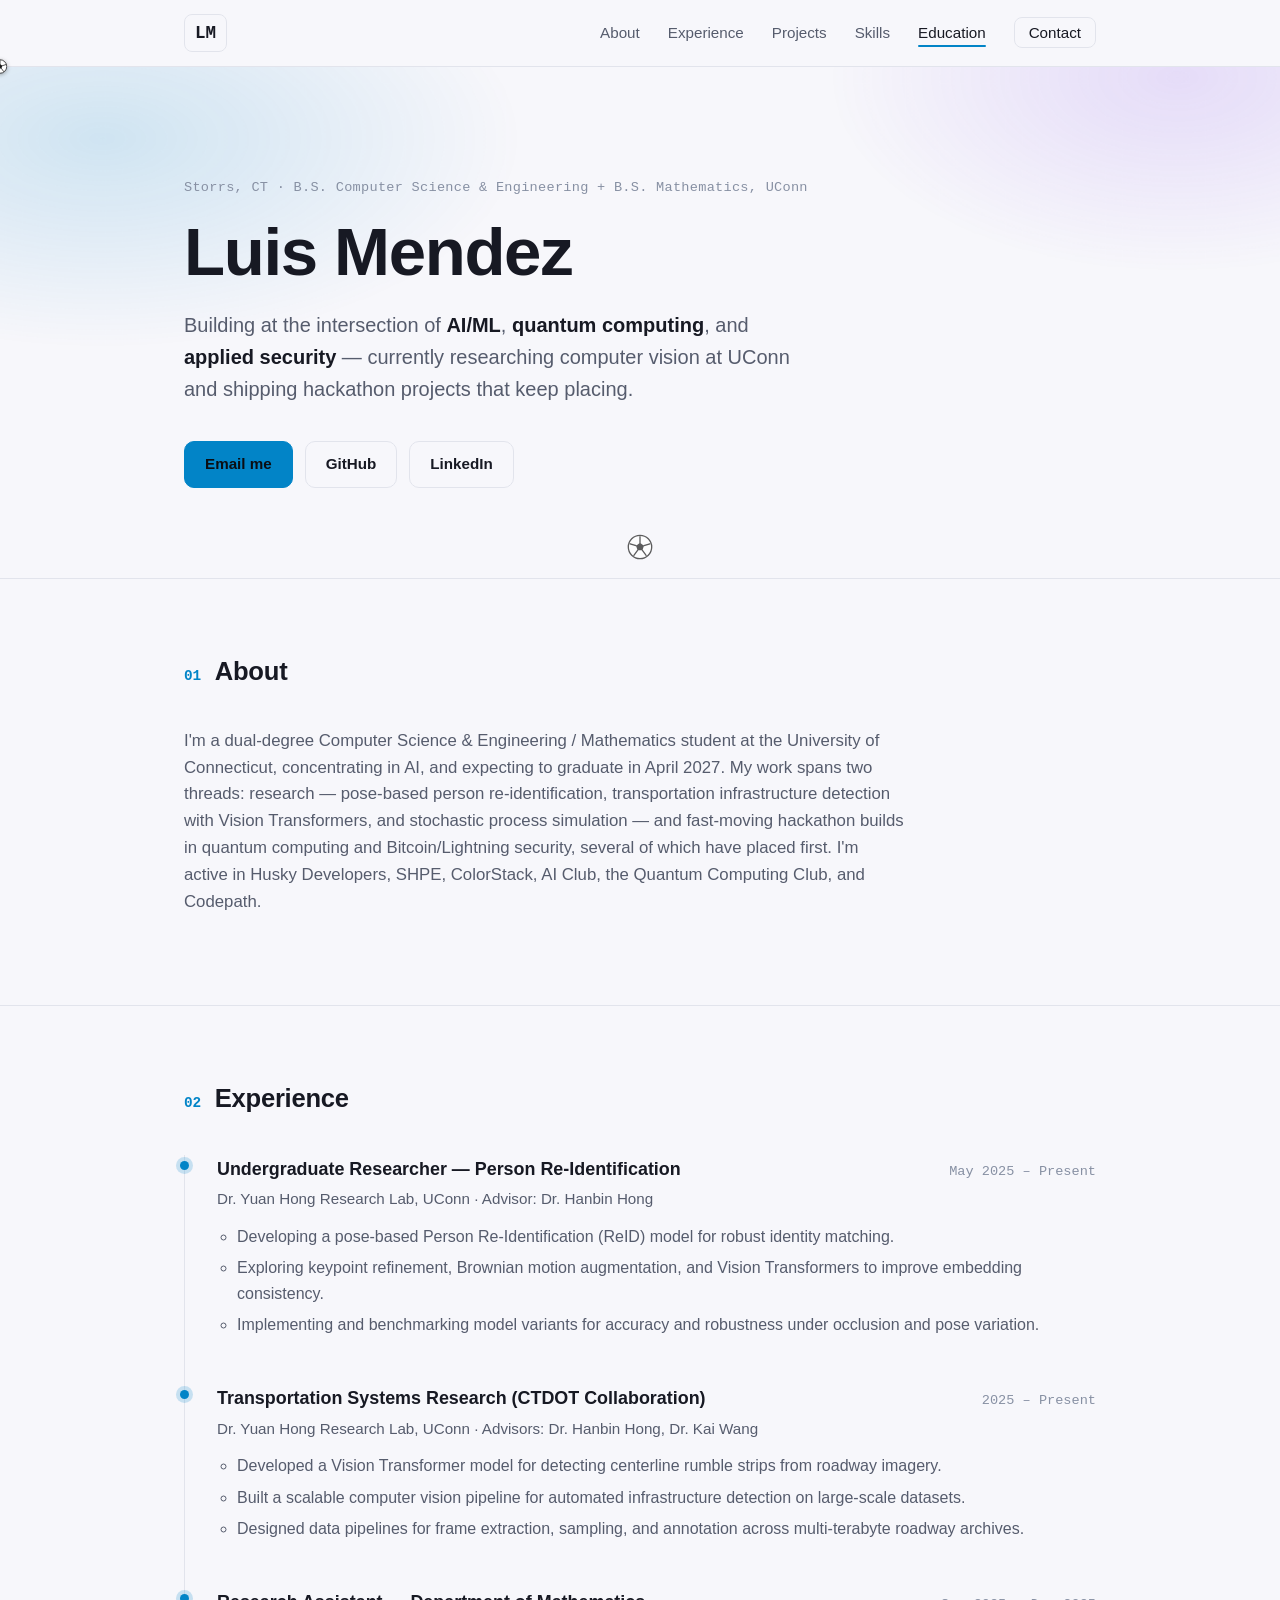
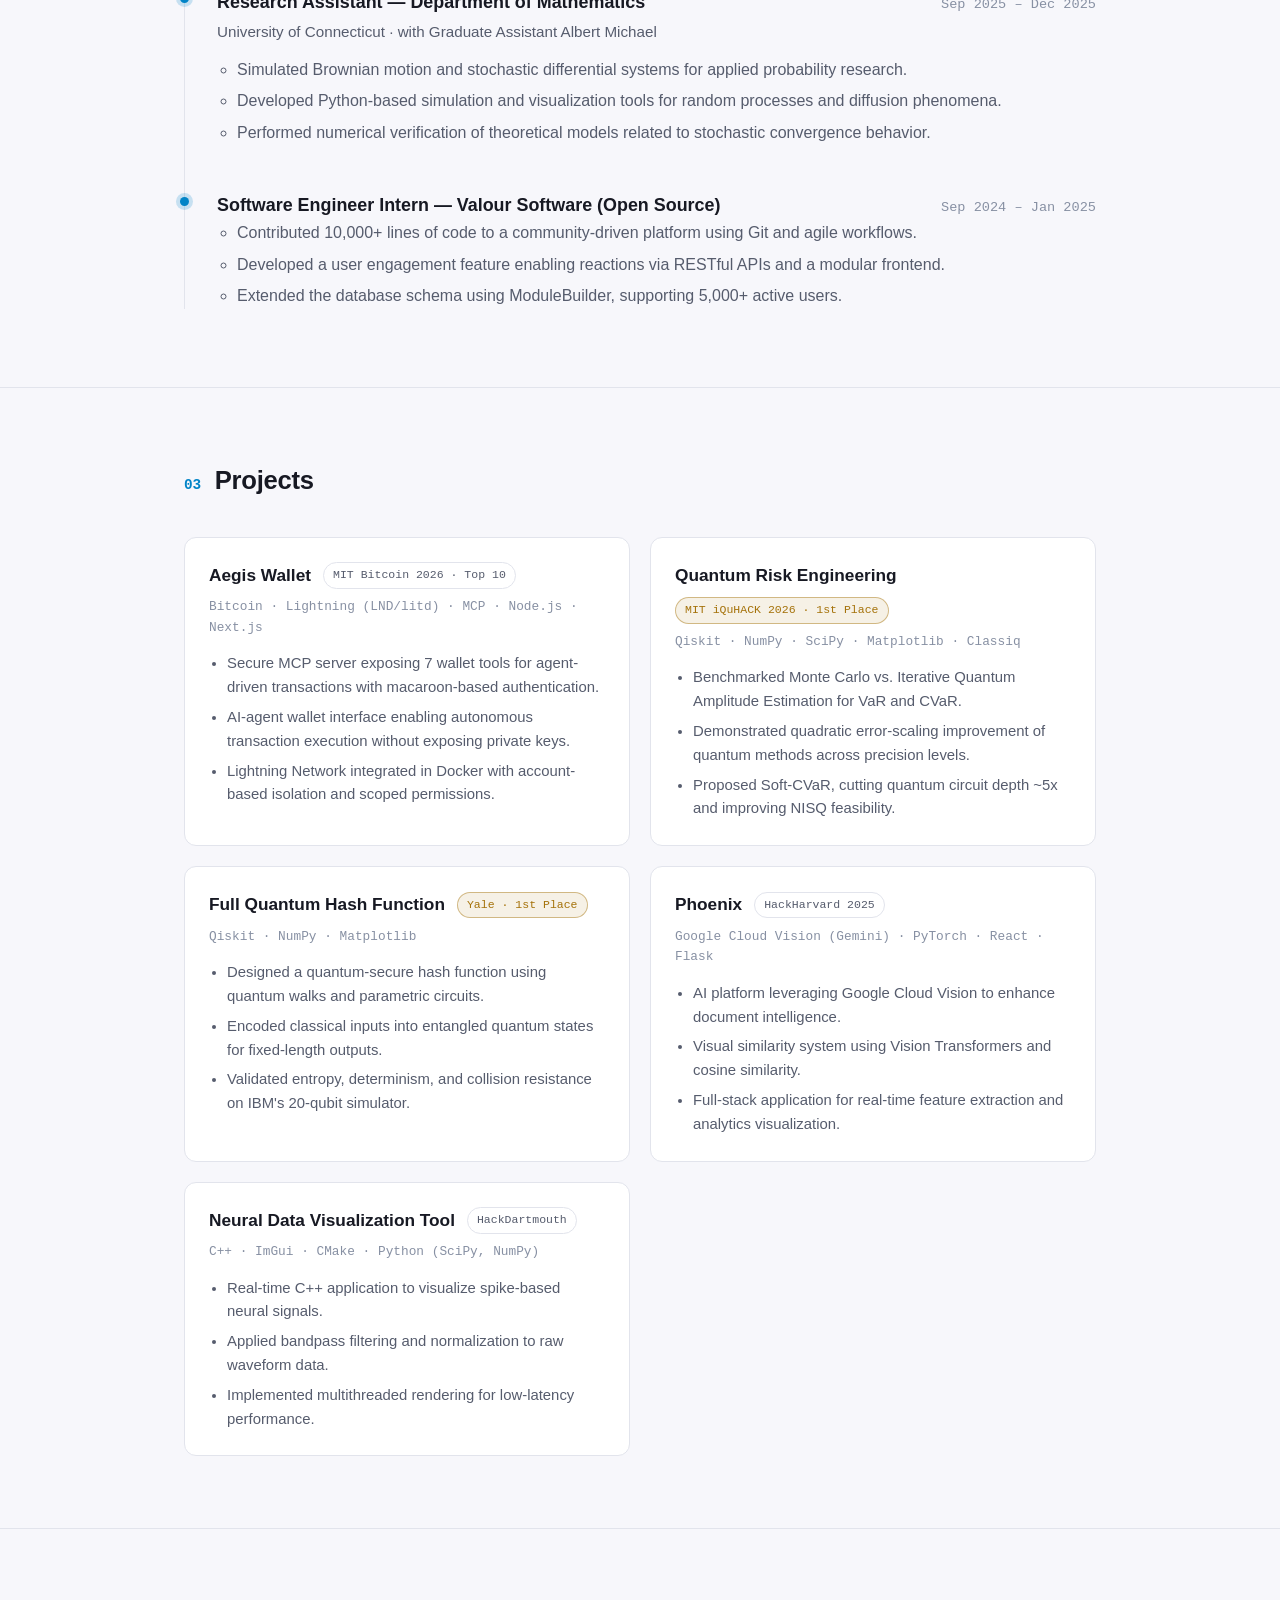
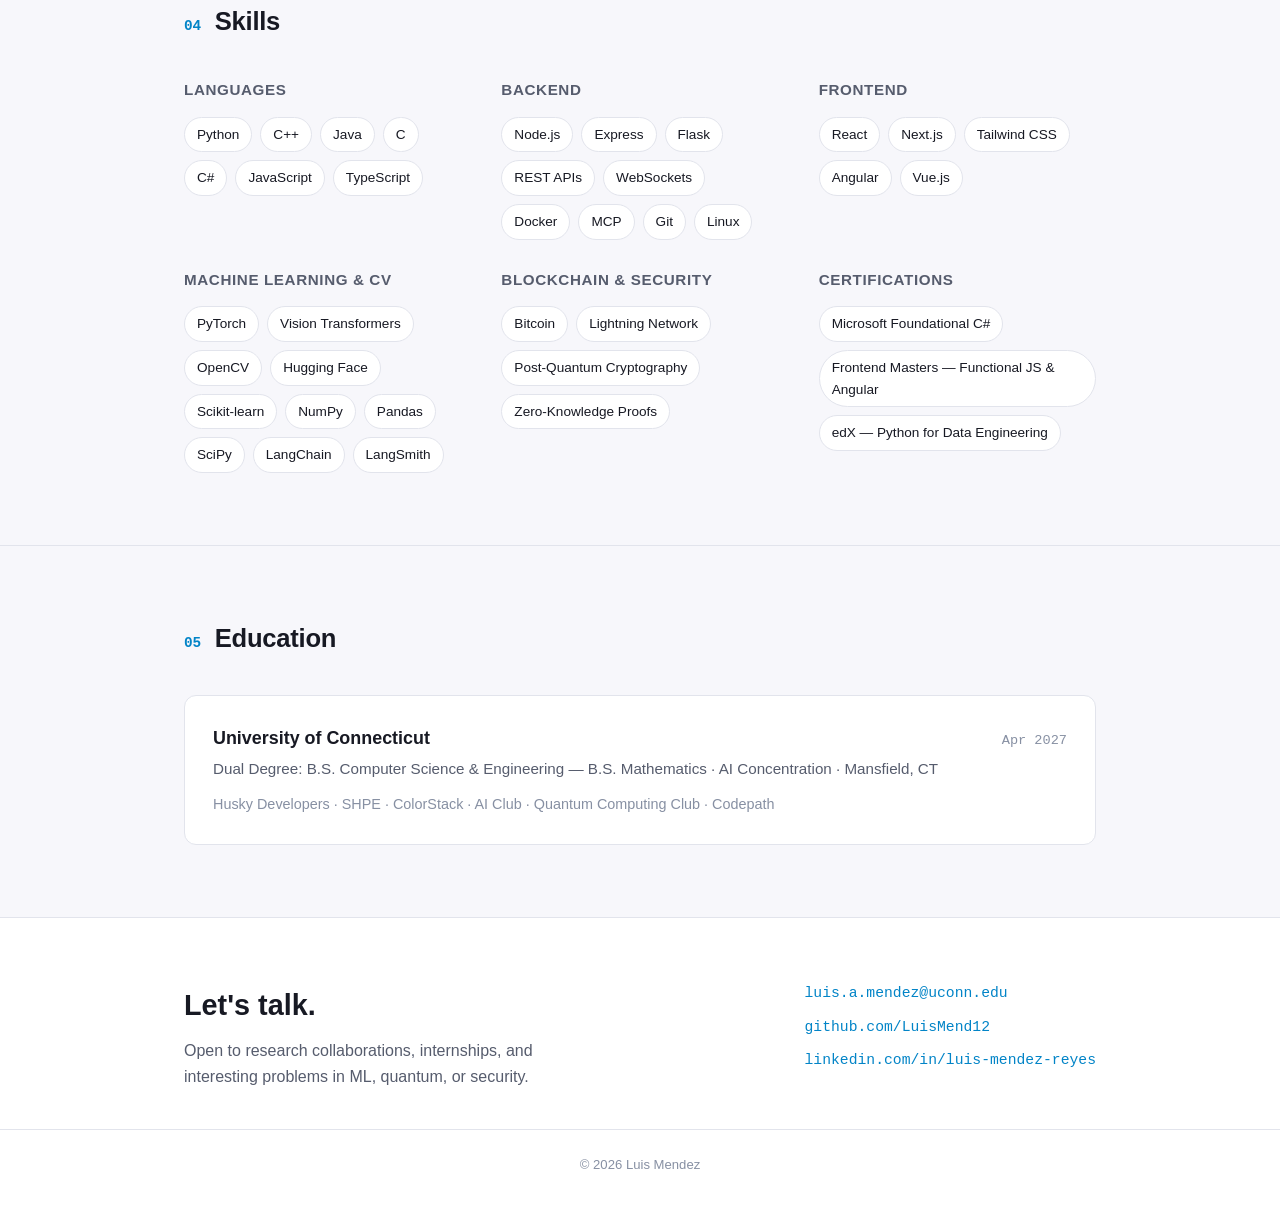
==== index.html @ 134c77ed "Fix LinkedIn link (accented URL was broken)" ====
<!doctype html>
<html lang="en">
<head>
<script>
  // Only opt into scroll-reveal (elements start hidden) when JS actually runs
  // and can drive it; otherwise content stays visible by default (see style.css).
  if ('IntersectionObserver' in window) document.documentElement.classList.add('js-reveal');
</script>
<meta charset="UTF-8" />
<meta name="viewport" content="width=device-width, initial-scale=1" />
<title>Luis Mendez</title>
<meta name="description" content="Luis Mendez — Computer Science & Mathematics student at UConn. AI/ML, computer vision, quantum computing, and applied security." />
<link rel="icon" href="data:image/svg+xml,<svg xmlns=%22http://www.w3.org/2000/svg%22 viewBox=%220 0 100 100%22><text y=%22.9em%22 font-size=%2290%22>🦉</text></svg>" />
<link rel="stylesheet" href="style.css" />
</head>
<body>

<a class="skip-link" href="#main">Skip to content</a>

<header class="site-header">
  <nav class="nav" aria-label="Primary">
    <a class="nav-brand" href="#top">LM</a>
    <button class="nav-toggle" id="navToggle" aria-expanded="false" aria-controls="navLinks" aria-label="Toggle menu">
      <span></span><span></span><span></span>
    </button>
    <ul class="nav-links" id="navLinks">
      <li><a href="#about" data-nav="about">About</a></li>
      <li><a href="#experience" data-nav="experience">Experience</a></li>
      <li><a href="#projects" data-nav="projects">Projects</a></li>
      <li><a href="#skills" data-nav="skills">Skills</a></li>
      <li><a href="#education" data-nav="education">Education</a></li>
      <li><a href="#contact" class="nav-cta" data-nav="contact">Contact</a></li>
    </ul>
  </nav>
  <div class="scroll-progress" id="scrollProgress"></div>
  <div class="scroll-ball" id="scrollBall" aria-hidden="true">
    <svg viewBox="0 0 20 20"><use href="#soccer-ball"/></svg>
  </div>
</header>

<svg width="0" height="0" style="position:absolute" aria-hidden="true">
  <symbol id="soccer-ball" viewBox="0 0 20 20">
    <circle cx="10" cy="10" r="9" fill="#fff" stroke="#1a1a1a" stroke-width="1"/>
    <path d="M10,6.8 L13.04,9.01 L11.88,12.59 L8.12,12.59 L6.96,9.01 Z" fill="#1a1a1a"/>
    <path d="M10,6.8 L10,2 M13.04,9.01 L17.61,7.53 M11.88,12.59 L14.70,16.47 M8.12,12.59 L5.30,16.47 M6.96,9.01 L2.39,7.53"
      stroke="#1a1a1a" stroke-width="1" stroke-linecap="round" fill="none"/>
  </symbol>
</svg>

<main id="main">

  <section class="hero" id="top">
    <div class="hero-bg" aria-hidden="true"></div>
    <div class="wrap hero-inner">
      <p class="eyebrow">Storrs, CT · B.S. Computer Science & Engineering + B.S. Mathematics, UConn</p>
      <h1>Luis Mendez</h1>
      <p class="hero-tagline">Building at the intersection of <span class="hl">AI/ML</span>, <span class="hl">quantum computing</span>, and <span class="hl">applied security</span> — currently researching computer vision at UConn and shipping hackathon projects that keep placing.</p>
      <div class="hero-actions">
        <a class="btn btn-primary" href="mailto:luis.a.mendez@uconn.edu">Email me</a>
        <a class="btn" href="https://github.com/LuisMend12" target="_blank" rel="noopener">GitHub</a>
        <a class="btn" href="https://www.linkedin.com/in/luis-mendez-reyes/" target="_blank" rel="noopener">LinkedIn</a>
      </div>
    </div>
    <a class="scroll-cue" href="#about" aria-label="Scroll down">
      <svg viewBox="0 0 20 20"><use href="#soccer-ball"/></svg>
    </a>
  </section>

  <section class="section" id="about">
    <div class="wrap">
      <h2 class="section-title reveal"><span class="num">01</span>About</h2>
      <p class="about-text reveal">
        I'm a dual-degree Computer Science &amp; Engineering / Mathematics student at the University of Connecticut,
        concentrating in AI, and expecting to graduate in April 2027. My work spans two threads: research —
        pose-based person re-identification, transportation infrastructure detection with Vision Transformers, and
        stochastic process simulation — and fast-moving hackathon builds in quantum computing and Bitcoin/Lightning
        security, several of which have placed first. I'm active in Husky Developers, SHPE, ColorStack, AI Club,
        the Quantum Computing Club, and Codepath.
      </p>
    </div>
  </section>

  <section class="section" id="experience">
    <div class="wrap">
      <h2 class="section-title reveal"><span class="num">02</span>Experience</h2>
      <div class="timeline-wrap" id="timeline">
      <div class="timeline-fill" id="timelineFill" aria-hidden="true"></div>
      <ol class="timeline">

        <li class="timeline-item reveal">
          <div class="timeline-marker" aria-hidden="true"></div>
          <div class="timeline-content">
            <div class="timeline-head">
              <h3>Undergraduate Researcher — Person Re-Identification</h3>
              <span class="timeline-date">May 2025 – Present</span>
            </div>
            <p class="timeline-org">Dr. Yuan Hong Research Lab, UConn · Advisor: Dr. Hanbin Hong</p>
            <ul>
              <li>Developing a pose-based Person Re-Identification (ReID) model for robust identity matching.</li>
              <li>Exploring keypoint refinement, Brownian motion augmentation, and Vision Transformers to improve embedding consistency.</li>
              <li>Implementing and benchmarking model variants for accuracy and robustness under occlusion and pose variation.</li>
            </ul>
          </div>
        </li>

        <li class="timeline-item reveal">
          <div class="timeline-marker" aria-hidden="true"></div>
          <div class="timeline-content">
            <div class="timeline-head">
              <h3>Transportation Systems Research (CTDOT Collaboration)</h3>
              <span class="timeline-date">2025 – Present</span>
            </div>
            <p class="timeline-org">Dr. Yuan Hong Research Lab, UConn · Advisors: Dr. Hanbin Hong, Dr. Kai Wang</p>
            <ul>
              <li>Developed a Vision Transformer model for detecting centerline rumble strips from roadway imagery.</li>
              <li>Built a scalable computer vision pipeline for automated infrastructure detection on large-scale datasets.</li>
              <li>Designed data pipelines for frame extraction, sampling, and annotation across multi-terabyte roadway archives.</li>
            </ul>
          </div>
        </li>

        <li class="timeline-item reveal">
          <div class="timeline-marker" aria-hidden="true"></div>
          <div class="timeline-content">
            <div class="timeline-head">
              <h3>Research Assistant — Department of Mathematics</h3>
              <span class="timeline-date">Sep 2025 – Dec 2025</span>
            </div>
            <p class="timeline-org">University of Connecticut · with Graduate Assistant Albert Michael</p>
            <ul>
              <li>Simulated Brownian motion and stochastic differential systems for applied probability research.</li>
              <li>Developed Python-based simulation and visualization tools for random processes and diffusion phenomena.</li>
              <li>Performed numerical verification of theoretical models related to stochastic convergence behavior.</li>
            </ul>
          </div>
        </li>

        <li class="timeline-item reveal">
          <div class="timeline-marker" aria-hidden="true"></div>
          <div class="timeline-content">
            <div class="timeline-head">
              <h3>Software Engineer Intern — Valour Software (Open Source)</h3>
              <span class="timeline-date">Sep 2024 – Jan 2025</span>
            </div>
            <ul>
              <li>Contributed 10,000+ lines of code to a community-driven platform using Git and agile workflows.</li>
              <li>Developed a user engagement feature enabling reactions via RESTful APIs and a modular frontend.</li>
              <li>Extended the database schema using ModuleBuilder, supporting 5,000+ active users.</li>
            </ul>
          </div>
        </li>

      </ol>
      </div>
    </div>
  </section>

  <section class="section" id="projects">
    <div class="wrap">
      <h2 class="section-title reveal"><span class="num">03</span>Projects</h2>
      <div class="grid-projects">

        <article class="card reveal">
          <div class="card-head">
            <h3>Aegis Wallet</h3>
            <span class="badge">MIT Bitcoin 2026 · Top 10</span>
          </div>
          <p class="card-meta">Bitcoin · Lightning (LND/litd) · MCP · Node.js · Next.js</p>
          <ul>
            <li>Secure MCP server exposing 7 wallet tools for agent-driven transactions with macaroon-based authentication.</li>
            <li>AI-agent wallet interface enabling autonomous transaction execution without exposing private keys.</li>
            <li>Lightning Network integrated in Docker with account-based isolation and scoped permissions.</li>
          </ul>
        </article>

        <article class="card reveal">
          <div class="card-head">
            <h3>Quantum Risk Engineering</h3>
            <span class="badge badge-gold">MIT iQuHACK 2026 · 1st Place</span>
          </div>
          <p class="card-meta">Qiskit · NumPy · SciPy · Matplotlib · Classiq</p>
          <ul>
            <li>Benchmarked Monte Carlo vs. Iterative Quantum Amplitude Estimation for VaR and CVaR.</li>
            <li>Demonstrated quadratic error-scaling improvement of quantum methods across precision levels.</li>
            <li>Proposed Soft-CVaR, cutting quantum circuit depth ~5x and improving NISQ feasibility.</li>
          </ul>
        </article>

        <article class="card reveal">
          <div class="card-head">
            <h3>Full Quantum Hash Function</h3>
            <span class="badge badge-gold">Yale · 1st Place</span>
          </div>
          <p class="card-meta">Qiskit · NumPy · Matplotlib</p>
          <ul>
            <li>Designed a quantum-secure hash function using quantum walks and parametric circuits.</li>
            <li>Encoded classical inputs into entangled quantum states for fixed-length outputs.</li>
            <li>Validated entropy, determinism, and collision resistance on IBM's 20-qubit simulator.</li>
          </ul>
        </article>

        <article class="card reveal">
          <div class="card-head">
            <h3>Phoenix</h3>
            <span class="badge">HackHarvard 2025</span>
          </div>
          <p class="card-meta">Google Cloud Vision (Gemini) · PyTorch · React · Flask</p>
          <ul>
            <li>AI platform leveraging Google Cloud Vision to enhance document intelligence.</li>
            <li>Visual similarity system using Vision Transformers and cosine similarity.</li>
            <li>Full-stack application for real-time feature extraction and analytics visualization.</li>
          </ul>
        </article>

        <article class="card reveal">
          <div class="card-head">
            <h3>Neural Data Visualization Tool</h3>
            <span class="badge">HackDartmouth</span>
          </div>
          <p class="card-meta">C++ · ImGui · CMake · Python (SciPy, NumPy)</p>
          <ul>
            <li>Real-time C++ application to visualize spike-based neural signals.</li>
            <li>Applied bandpass filtering and normalization to raw waveform data.</li>
            <li>Implemented multithreaded rendering for low-latency performance.</li>
          </ul>
        </article>

      </div>
    </div>
  </section>

  <section class="section" id="skills">
    <div class="wrap">
      <h2 class="section-title reveal"><span class="num">04</span>Skills</h2>
      <div class="skills-grid">
        <div class="skill-group reveal">
          <h3>Languages</h3>
          <div class="chips">
            <span class="chip">Python</span><span class="chip">C++</span><span class="chip">Java</span>
            <span class="chip">C</span><span class="chip">C#</span><span class="chip">JavaScript</span><span class="chip">TypeScript</span>
          </div>
        </div>
        <div class="skill-group reveal">
          <h3>Backend</h3>
          <div class="chips">
            <span class="chip">Node.js</span><span class="chip">Express</span><span class="chip">Flask</span>
            <span class="chip">REST APIs</span><span class="chip">WebSockets</span><span class="chip">Docker</span>
            <span class="chip">MCP</span><span class="chip">Git</span><span class="chip">Linux</span>
          </div>
        </div>
        <div class="skill-group reveal">
          <h3>Frontend</h3>
          <div class="chips">
            <span class="chip">React</span><span class="chip">Next.js</span><span class="chip">Tailwind CSS</span>
            <span class="chip">Angular</span><span class="chip">Vue.js</span>
          </div>
        </div>
        <div class="skill-group reveal">
          <h3>Machine Learning &amp; CV</h3>
          <div class="chips">
            <span class="chip">PyTorch</span><span class="chip">Vision Transformers</span><span class="chip">OpenCV</span>
            <span class="chip">Hugging Face</span><span class="chip">Scikit-learn</span><span class="chip">NumPy</span>
            <span class="chip">Pandas</span><span class="chip">SciPy</span><span class="chip">LangChain</span><span class="chip">LangSmith</span>
          </div>
        </div>
        <div class="skill-group reveal">
          <h3>Blockchain &amp; Security</h3>
          <div class="chips">
            <span class="chip">Bitcoin</span><span class="chip">Lightning Network</span>
            <span class="chip">Post-Quantum Cryptography</span><span class="chip">Zero-Knowledge Proofs</span>
          </div>
        </div>
        <div class="skill-group reveal">
          <h3>Certifications</h3>
          <div class="chips">
            <span class="chip">Microsoft Foundational C#</span>
            <span class="chip">Frontend Masters — Functional JS &amp; Angular</span>
            <span class="chip">edX — Python for Data Engineering</span>
          </div>
        </div>
      </div>
    </div>
  </section>

  <section class="section" id="education">
    <div class="wrap">
      <h2 class="section-title reveal"><span class="num">05</span>Education</h2>
      <div class="edu-card reveal">
        <div class="timeline-head">
          <h3>University of Connecticut</h3>
          <span class="timeline-date">Apr 2027</span>
        </div>
        <p class="timeline-org">Dual Degree: B.S. Computer Science &amp; Engineering — B.S. Mathematics · AI Concentration · Mansfield, CT</p>
        <p class="edu-orgs">Husky Developers · SHPE · ColorStack · AI Club · Quantum Computing Club · Codepath</p>
      </div>
    </div>
  </section>

</main>

<footer class="site-footer" id="contact">
  <div class="wrap footer-inner">
    <div>
      <h2>Let's talk.</h2>
      <p>Open to research collaborations, internships, and interesting problems in ML, quantum, or security.</p>
    </div>
    <div class="footer-links">
      <a href="mailto:luis.a.mendez@uconn.edu">luis.a.mendez@uconn.edu</a>
      <a href="https://github.com/LuisMend12" target="_blank" rel="noopener">github.com/LuisMend12</a>
      <a href="https://www.linkedin.com/in/luis-mendez-reyes/" target="_blank" rel="noopener">linkedin.com/in/luis-mendez-reyes</a>
    </div>
  </div>
  <p class="footer-note">© <span id="year"></span> Luis Mendez</p>
</footer>

<script src="script.js"></script>
</body>
</html>
---- style.css ----
/* ---------- Design tokens ---------- */
:root {
  --bg: #0b0d12;
  --bg-elevated: #12151c;
  --bg-elevated-2: #171b24;
  --border: #242833;
  --text: #e8eaf0;
  --text-dim: #9aa1b2;
  --text-faint: #6b7182;
  --accent: #7dd3fc;
  --accent-2: #a78bfa;
  --gold: #f5c451;
  --focus: #7dd3fc;

  --font-sans: -apple-system, BlinkMacSystemFont, "Segoe UI", Roboto, Helvetica, Arial, sans-serif;
  --font-mono: ui-monospace, SFMono-Regular, "SF Mono", Menlo, Consolas, monospace;

  --wrap: 960px;
  --radius: 12px;
}

@media (prefers-color-scheme: light) {
  :root {
    --bg: #f7f7fb;
    --bg-elevated: #ffffff;
    --bg-elevated-2: #f0f1f6;
    --border: #e2e4ec;
    --text: #171923;
    --text-dim: #565c6d;
    --text-faint: #8790a3;
    --accent: #0284c7;
    --accent-2: #7c3aed;
    --gold: #a5720a;
  }
}

* { box-sizing: border-box; }
html { scroll-behavior: smooth; }

@media (prefers-reduced-motion: reduce) {
  html { scroll-behavior: auto; }
  *, *::before, *::after {
    animation-duration: 0.001ms !important;
    animation-iteration-count: 1 !important;
    transition-duration: 0.001ms !important;
  }
  .reveal { opacity: 1 !important; transform: none !important; }
}

@keyframes fadeInUp {
  from { opacity: 0; transform: translateY(22px); }
  to { opacity: 1; transform: translateY(0); }
}

@keyframes blobDrift {
  0%, 100% { transform: translate(0, 0) scale(1); }
  50% { transform: translate(3%, -4%) scale(1.06); }
}

@keyframes floatY {
  0%, 100% { transform: translateY(0); }
  50% { transform: translateY(-6px); }
}

@keyframes dash {
  to { stroke-dashoffset: 0; }
}

/* Scroll-reveal: visible by default (no-JS / no-IntersectionObserver fallback).
   Only html.js-reveal (set synchronously in <head>, see index.html) hides
   elements up front so JS can animate them in via .is-visible. */
.js-reveal .reveal {
  opacity: 0;
  transform: translateY(24px);
  transition: opacity 0.7s cubic-bezier(0.16, 0.84, 0.44, 1),
    transform 0.7s cubic-bezier(0.16, 0.84, 0.44, 1);
}
.js-reveal .reveal.is-visible {
  opacity: 1;
  transform: translateY(0);
}

body {
  margin: 0;
  background: var(--bg);
  color: var(--text);
  font-family: var(--font-sans);
  line-height: 1.6;
  -webkit-font-smoothing: antialiased;
}

.wrap {
  max-width: var(--wrap);
  margin: 0 auto;
  padding: 0 24px;
}

a {
  color: var(--accent);
  text-decoration: none;
}
a:hover { text-decoration: underline; }

:focus-visible {
  outline: 2px solid var(--focus);
  outline-offset: 2px;
}

.skip-link {
  position: absolute;
  left: -999px;
  top: 0;
  background: var(--accent);
  color: #0b0d12;
  padding: 10px 16px;
  border-radius: 0 0 8px 0;
  z-index: 100;
}
.skip-link:focus { left: 0; }

/* ---------- Header / nav ---------- */
.site-header {
  position: sticky;
  top: 0;
  z-index: 50;
  background: color-mix(in srgb, var(--bg) 85%, transparent);
  backdrop-filter: blur(10px);
  border-bottom: 1px solid var(--border);
}

.scroll-progress {
  position: absolute;
  left: 0;
  bottom: -1px;
  height: 2px;
  width: 0%;
  background: linear-gradient(90deg, var(--accent), var(--accent-2));
  transition: width 0.1s linear;
}

.scroll-ball {
  position: absolute;
  left: 0%;
  bottom: -8px;
  width: 15px;
  height: 15px;
  transform: translateX(-50%);
  transition: left 0.1s linear;
  pointer-events: none;
  filter: drop-shadow(0 1px 2px rgba(0, 0, 0, 0.35));
}
.scroll-ball svg { display: block; width: 100%; height: 100%; }

.nav {
  max-width: var(--wrap);
  margin: 0 auto;
  padding: 14px 24px;
  display: flex;
  align-items: center;
  justify-content: space-between;
  transition: padding 0.25s ease;
}

.site-header.scrolled .nav { padding: 8px 24px; }
.site-header.scrolled .nav-brand { transform: scale(0.92); }

.nav-brand {
  font-family: var(--font-mono);
  font-weight: 700;
  font-size: 1.1rem;
  color: var(--text);
  border: 1px solid var(--border);
  border-radius: 8px;
  padding: 4px 10px;
  display: inline-block;
  transition: transform 0.25s ease, border-color 0.2s ease;
}
.nav-brand:hover { text-decoration: none; border-color: var(--accent); }

.nav-links {
  list-style: none;
  display: flex;
  gap: 28px;
  margin: 0;
  padding: 0;
  align-items: center;
}

.nav-links a {
  position: relative;
  color: var(--text-dim);
  font-size: 0.95rem;
  font-weight: 500;
  transition: color 0.2s ease;
}
.nav-links a:hover { color: var(--text); text-decoration: none; }

.nav-links a::after {
  content: '';
  position: absolute;
  left: 0;
  right: 0;
  bottom: -6px;
  height: 2px;
  background: var(--accent);
  border-radius: 2px;
  transform: scaleX(0);
  transform-origin: left;
  transition: transform 0.25s ease;
}
.nav-links a:hover::after,
.nav-links a.active::after { transform: scaleX(1); }
.nav-links a.active { color: var(--text); }

.nav-cta {
  border: 1px solid var(--border);
  border-radius: 8px;
  padding: 6px 14px !important;
  color: var(--text) !important;
  transition: border-color 0.2s ease, transform 0.2s ease;
}
.nav-cta:hover { border-color: var(--accent); transform: translateY(-1px); }
.nav-cta::after { display: none; }

.nav-toggle {
  display: none;
  flex-direction: column;
  justify-content: center;
  gap: 5px;
  width: 36px;
  height: 36px;
  background: none;
  border: 1px solid var(--border);
  border-radius: 8px;
  cursor: pointer;
}
.nav-toggle span {
  display: block;
  height: 2px;
  width: 18px;
  margin: 0 auto;
  background: var(--text);
}

/* ---------- Hero ---------- */
.hero {
  position: relative;
  padding: 110px 0 90px;
  overflow: hidden;
}

.hero-bg {
  position: absolute;
  inset: -10%;
  background:
    radial-gradient(600px 300px at 15% 20%, color-mix(in srgb, var(--accent) 16%, transparent), transparent 70%),
    radial-gradient(500px 280px at 85% 10%, color-mix(in srgb, var(--accent-2) 14%, transparent), transparent 70%);
  pointer-events: none;
  animation: blobDrift 16s ease-in-out infinite;
  will-change: transform;
}

.hero-inner { position: relative; }

.hero-inner > * {
  opacity: 0;
  animation: fadeInUp 0.8s cubic-bezier(0.16, 0.84, 0.44, 1) forwards;
}
.eyebrow { animation-delay: 0.05s; }
.hero h1 { animation-delay: 0.15s; }
.hero-tagline { animation-delay: 0.28s; }
.hero-actions { animation-delay: 0.42s; }

.eyebrow {
  font-family: var(--font-mono);
  font-size: 0.85rem;
  color: var(--text-faint);
  letter-spacing: 0.02em;
  margin: 0 0 18px;
}

.hero h1 {
  font-size: clamp(2.6rem, 6vw, 4.2rem);
  line-height: 1.05;
  margin: 0 0 22px;
  letter-spacing: -0.02em;
  background: linear-gradient(100deg, var(--text) 40%, var(--accent) 60%, var(--accent-2) 80%, var(--text) 100%);
  background-size: 250% auto;
  background-position: 0% center;
  -webkit-background-clip: text;
  background-clip: text;
  color: transparent;
  animation: fadeInUp 0.8s cubic-bezier(0.16, 0.84, 0.44, 1) forwards 0.15s,
    gradientPan 9s linear infinite 1s;
}

@keyframes gradientPan {
  to { background-position: -250% center; }
}

.hero-tagline {
  max-width: 640px;
  font-size: clamp(1.05rem, 2vw, 1.25rem);
  color: var(--text-dim);
  margin: 0 0 36px;
}

.hl {
  color: var(--text);
  font-weight: 600;
}

.hero-actions {
  display: flex;
  flex-wrap: wrap;
  gap: 12px;
}

.btn {
  position: relative;
  display: inline-flex;
  align-items: center;
  border: 1px solid var(--border);
  border-radius: 10px;
  padding: 10px 20px;
  font-weight: 600;
  font-size: 0.95rem;
  color: var(--text);
  overflow: hidden;
  transition: border-color 0.2s ease, transform 0.2s ease, box-shadow 0.2s ease;
}
.btn:hover {
  border-color: var(--accent);
  text-decoration: none;
  transform: translateY(-2px);
  box-shadow: 0 8px 20px -12px color-mix(in srgb, var(--accent) 60%, transparent);
}
.btn:active { transform: translateY(0); }

.btn::before {
  content: '';
  position: absolute;
  inset: 0;
  background: linear-gradient(115deg, transparent 40%, color-mix(in srgb, var(--text) 15%, transparent) 50%, transparent 60%);
  transform: translateX(-120%);
  transition: transform 0.6s ease;
}
.btn:hover::before { transform: translateX(120%); }

.btn-primary {
  background: var(--accent);
  border-color: var(--accent);
  color: #0b0d12;
}
.btn-primary:hover { opacity: 0.92; }

.scroll-cue {
  position: absolute;
  left: 50%;
  bottom: 18px;
  width: 26px;
  height: 26px;
  transform: translateX(-50%);
  opacity: 0.7;
  transition: opacity 0.2s ease;
  animation: ballBounce 1.8s ease-in-out infinite;
}
.scroll-cue:hover { opacity: 1; }
.scroll-cue svg { display: block; width: 100%; height: 100%; }

@keyframes ballBounce {
  0%, 100% { transform: translateX(-50%) translateY(0) rotate(0deg); }
  50% { transform: translateX(-50%) translateY(10px) rotate(70deg); }
}

/* ---------- Sections ---------- */
.section {
  padding: 72px 0;
  border-top: 1px solid var(--border);
}

.section-title {
  display: flex;
  align-items: baseline;
  gap: 14px;
  font-size: 1.6rem;
  margin: 0 0 36px;
  letter-spacing: -0.01em;
}

.section-title .num {
  display: inline-block;
  transition: transform 0.3s ease;
}
.section.is-visible .section-title .num {
  animation: floatY 3s ease-in-out infinite;
}

.num {
  font-family: var(--font-mono);
  font-size: 0.9rem;
  color: var(--accent);
}

.about-text {
  max-width: 720px;
  font-size: 1.05rem;
  color: var(--text-dim);
}

/* ---------- Timeline (experience) ---------- */
.timeline-wrap { position: relative; }

.timeline {
  list-style: none;
  margin: 0;
  padding: 0;
  border-left: 1px solid var(--border);
}

.timeline-fill {
  position: absolute;
  left: -1px;
  top: 0;
  width: 1px;
  height: 0%;
  background: linear-gradient(180deg, var(--accent), var(--accent-2));
  transition: height 0.1s linear;
}

.timeline-item {
  position: relative;
  padding: 0 0 40px 32px;
}
.timeline-item:last-child { padding-bottom: 0; }

.timeline-marker {
  position: absolute;
  left: -5px;
  top: 6px;
  width: 9px;
  height: 9px;
  border-radius: 50%;
  background: var(--accent);
  box-shadow: 0 0 0 4px color-mix(in srgb, var(--accent) 20%, transparent);
}
.js-reveal .timeline-marker {
  transform: scale(0);
  transition: transform 0.4s cubic-bezier(0.34, 1.56, 0.64, 1) 0.2s;
}
.js-reveal .timeline-item.is-visible .timeline-marker { transform: scale(1); }

.timeline-head {
  display: flex;
  flex-wrap: wrap;
  align-items: baseline;
  justify-content: space-between;
  gap: 8px 20px;
}

.timeline-head h3 {
  margin: 0;
  font-size: 1.12rem;
}

.timeline-date {
  font-family: var(--font-mono);
  font-size: 0.85rem;
  color: var(--text-faint);
  white-space: nowrap;
}

.timeline-org {
  margin: 4px 0 12px;
  color: var(--text-dim);
  font-size: 0.95rem;
}

.timeline-content ul {
  margin: 0;
  padding-left: 20px;
  color: var(--text-dim);
}
.timeline-content li { margin-bottom: 6px; }

/* ---------- Projects ---------- */
.grid-projects {
  display: grid;
  grid-template-columns: repeat(auto-fit, minmax(min(300px, 100%), 1fr));
  gap: 20px;
}

.card {
  background: var(--bg-elevated);
  border: 1px solid var(--border);
  border-radius: var(--radius);
  padding: 24px;
  transition: border-color 0.2s ease, transform 0.25s ease, box-shadow 0.25s ease;
}
.card:hover {
  border-color: var(--accent);
  transform: translateY(-4px);
  box-shadow: 0 16px 32px -20px color-mix(in srgb, var(--accent) 45%, transparent);
}

.card:hover .badge-gold {
  animation: floatY 1.6s ease-in-out infinite;
}

.card-head {
  display: flex;
  flex-wrap: wrap;
  align-items: center;
  gap: 8px 12px;
  margin-bottom: 8px;
}

.card-head h3 { margin: 0; font-size: 1.08rem; }

.badge {
  font-family: var(--font-mono);
  font-size: 0.72rem;
  padding: 3px 9px;
  border-radius: 999px;
  border: 1px solid var(--border);
  color: var(--text-dim);
  white-space: nowrap;
}

.badge-gold {
  color: var(--gold);
  border-color: color-mix(in srgb, var(--gold) 45%, transparent);
  background: color-mix(in srgb, var(--gold) 10%, transparent);
}

.card-meta {
  font-family: var(--font-mono);
  font-size: 0.8rem;
  color: var(--text-faint);
  margin: 0 0 14px;
}

.card ul {
  margin: 0;
  padding-left: 18px;
  color: var(--text-dim);
  font-size: 0.93rem;
}
.card li { margin-bottom: 6px; }
.card li:last-child { margin-bottom: 0; }

/* ---------- Skills ---------- */
.skills-grid {
  display: grid;
  grid-template-columns: repeat(auto-fit, minmax(min(260px, 100%), 1fr));
  gap: 28px 40px;
}

.skill-group h3 {
  font-size: 0.95rem;
  color: var(--text-dim);
  text-transform: uppercase;
  letter-spacing: 0.04em;
  margin: 0 0 14px;
}

.chips {
  display: flex;
  flex-wrap: wrap;
  gap: 8px;
}

.chip {
  font-size: 0.85rem;
  padding: 6px 12px;
  border-radius: 999px;
  background: var(--bg-elevated);
  border: 1px solid var(--border);
  color: var(--text);
  transition: border-color 0.2s ease, transform 0.2s ease, background-color 0.2s ease,
    opacity 0.4s ease;
}
.chip:hover {
  border-color: var(--accent);
  background: color-mix(in srgb, var(--accent) 12%, var(--bg-elevated));
  transform: translateY(-2px);
}

/* Chips pop in one-by-one once their skill-group has scrolled into view. */
.js-reveal .skill-group .chip { opacity: 0; transform: scale(0.85); }
.js-reveal .skill-group.is-visible .chip {
  opacity: 1;
  transform: scale(1);
  transition: opacity 0.35s ease, transform 0.35s cubic-bezier(0.34, 1.56, 0.64, 1),
    border-color 0.2s ease, background-color 0.2s ease;
}
.js-reveal .skill-group.is-visible .chip:hover { transform: translateY(-2px); }
/* stagger by position within the group */
.chip:nth-child(1) { transition-delay: 0.02s; }
.chip:nth-child(2) { transition-delay: 0.06s; }
.chip:nth-child(3) { transition-delay: 0.1s; }
.chip:nth-child(4) { transition-delay: 0.14s; }
.chip:nth-child(5) { transition-delay: 0.18s; }
.chip:nth-child(6) { transition-delay: 0.22s; }
.chip:nth-child(7) { transition-delay: 0.26s; }
.chip:nth-child(8) { transition-delay: 0.3s; }
.chip:nth-child(9) { transition-delay: 0.34s; }
.chip:nth-child(10) { transition-delay: 0.38s; }

/* ---------- Education ---------- */
.edu-card {
  background: var(--bg-elevated);
  border: 1px solid var(--border);
  border-radius: var(--radius);
  padding: 28px;
}

.edu-orgs {
  margin: 0;
  color: var(--text-faint);
  font-size: 0.9rem;
}

/* ---------- Footer ---------- */
.site-footer {
  border-top: 1px solid var(--border);
  background: var(--bg-elevated);
  padding: 64px 0 32px;
}

.footer-inner {
  display: flex;
  flex-wrap: wrap;
  gap: 32px;
  justify-content: space-between;
  padding-bottom: 40px;
}

.footer-inner h2 {
  margin: 0 0 10px;
  font-size: 1.8rem;
}

.footer-inner > div:first-child p {
  max-width: 420px;
  color: var(--text-dim);
  margin: 0;
}

.footer-links {
  display: flex;
  flex-direction: column;
  gap: 10px;
  font-family: var(--font-mono);
  font-size: 0.92rem;
}

.footer-note {
  text-align: center;
  color: var(--text-faint);
  font-size: 0.82rem;
  margin: 0;
  padding-top: 24px;
  border-top: 1px solid var(--border);
}

/* ---------- Responsive ---------- */
@media (max-width: 720px) {
  .nav-toggle { display: flex; }

  .nav-links {
    position: absolute;
    top: 100%;
    left: 0;
    right: 0;
    flex-direction: column;
    align-items: flex-start;
    gap: 4px;
    background: var(--bg-elevated);
    border-bottom: 1px solid var(--border);
    padding: 12px 24px 20px;
    display: none;
  }
  .nav-links.open { display: flex; }
  .nav-links li { width: 100%; }
  .nav-links a {
    display: block;
    padding: 10px 0;
  }

  .hero { padding: 80px 0 60px; }
  .section { padding: 56px 0; }
}
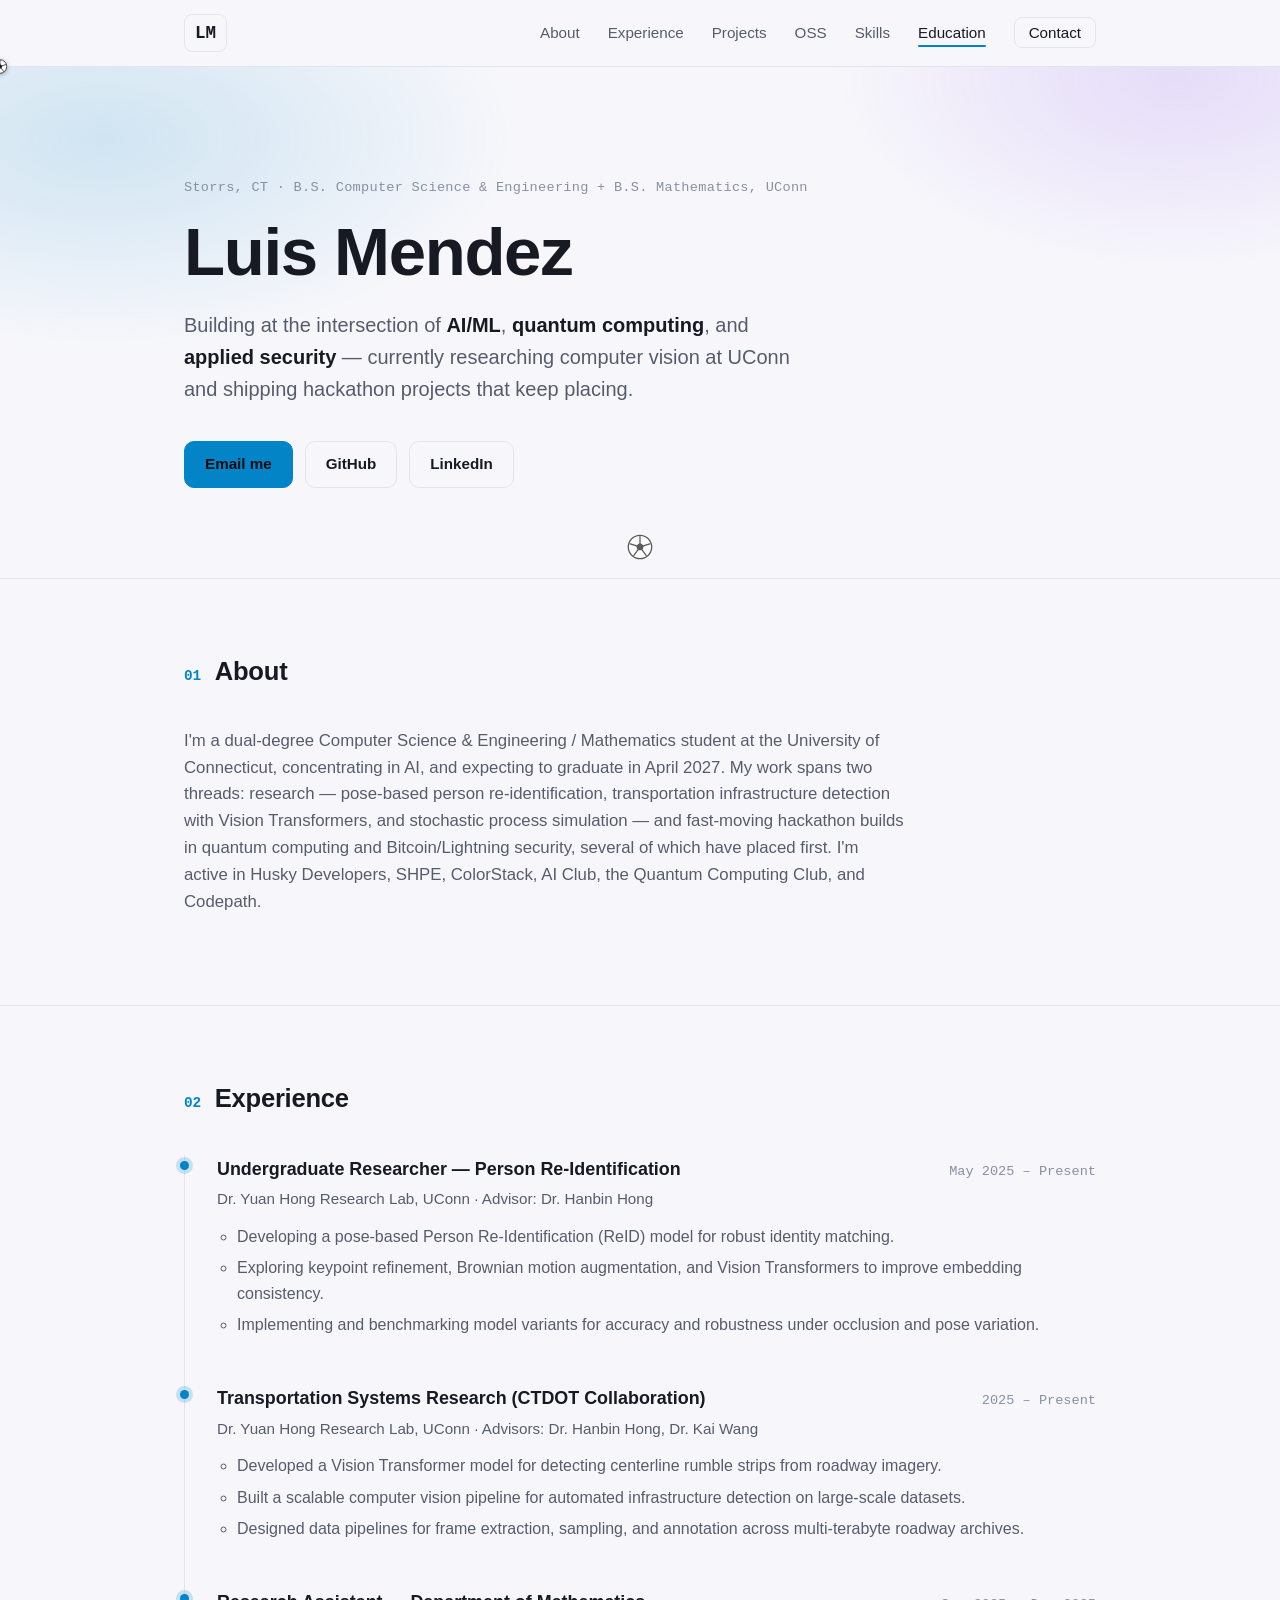
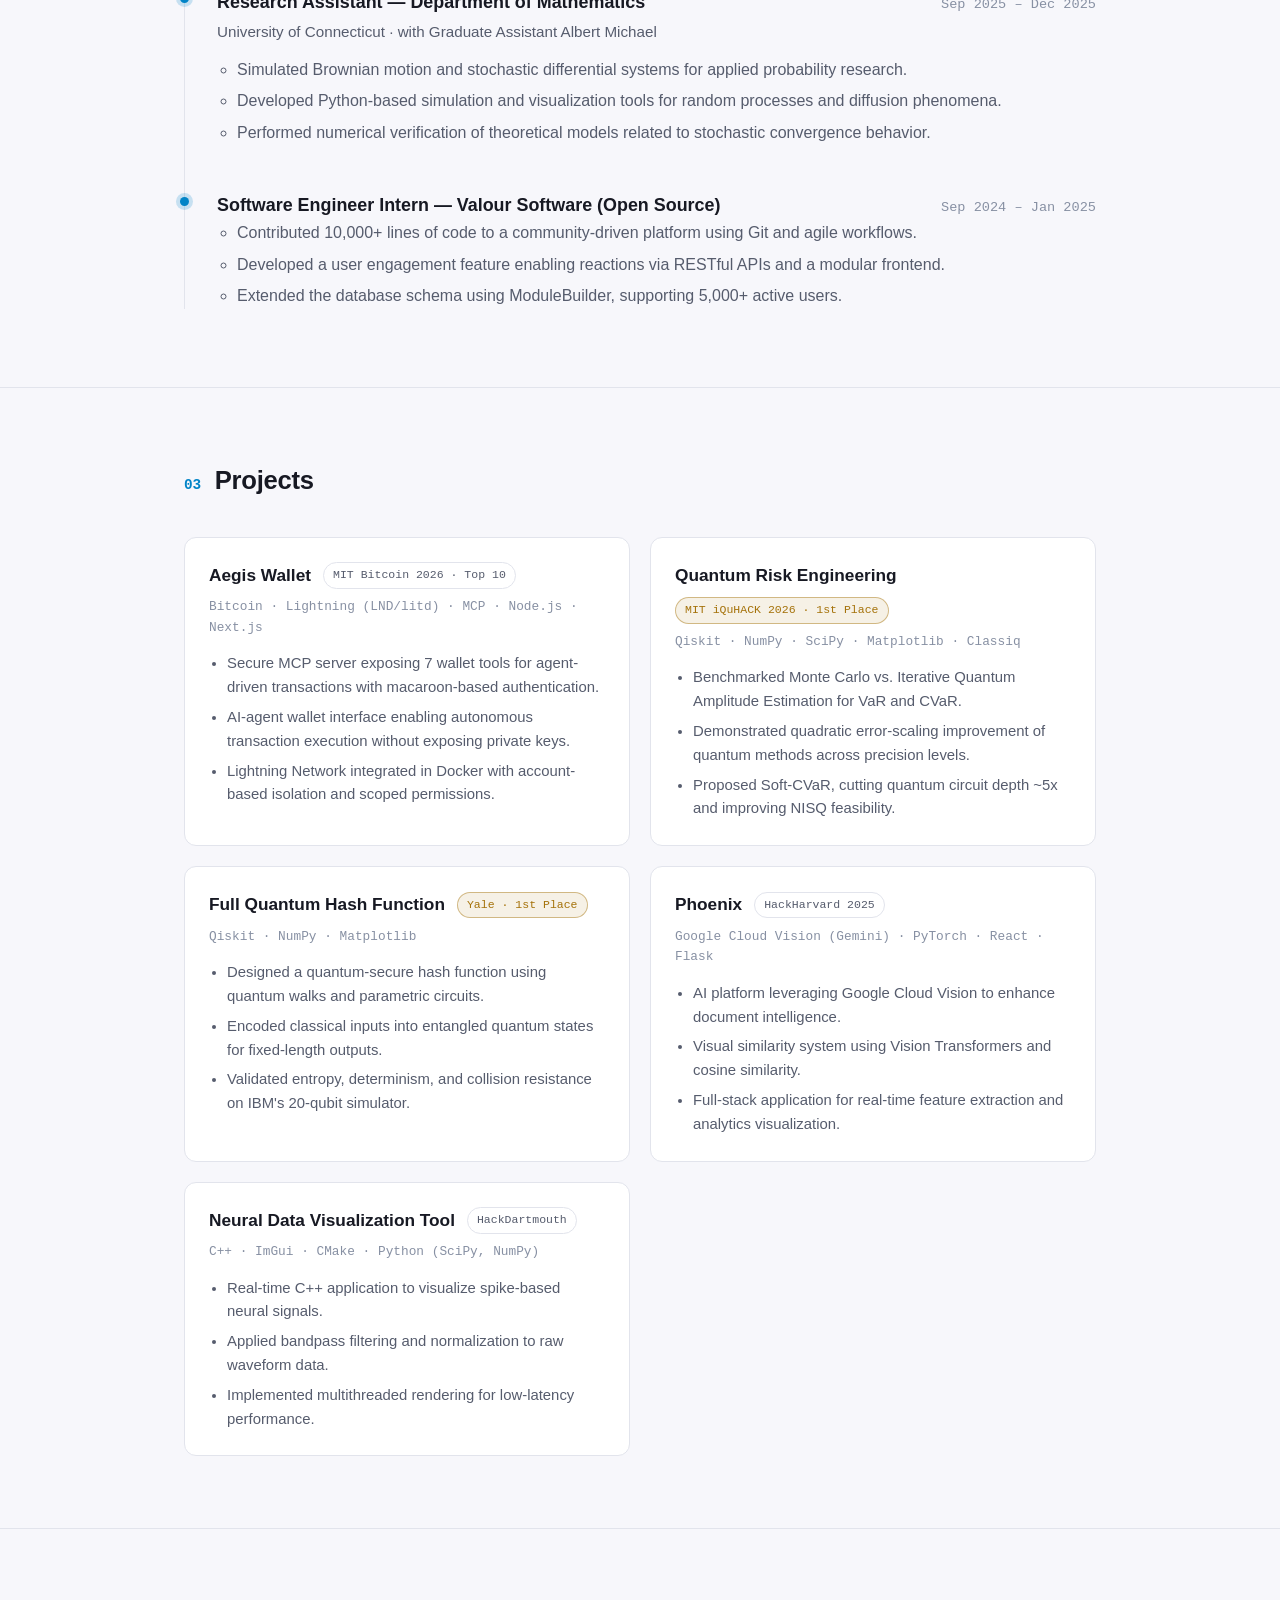
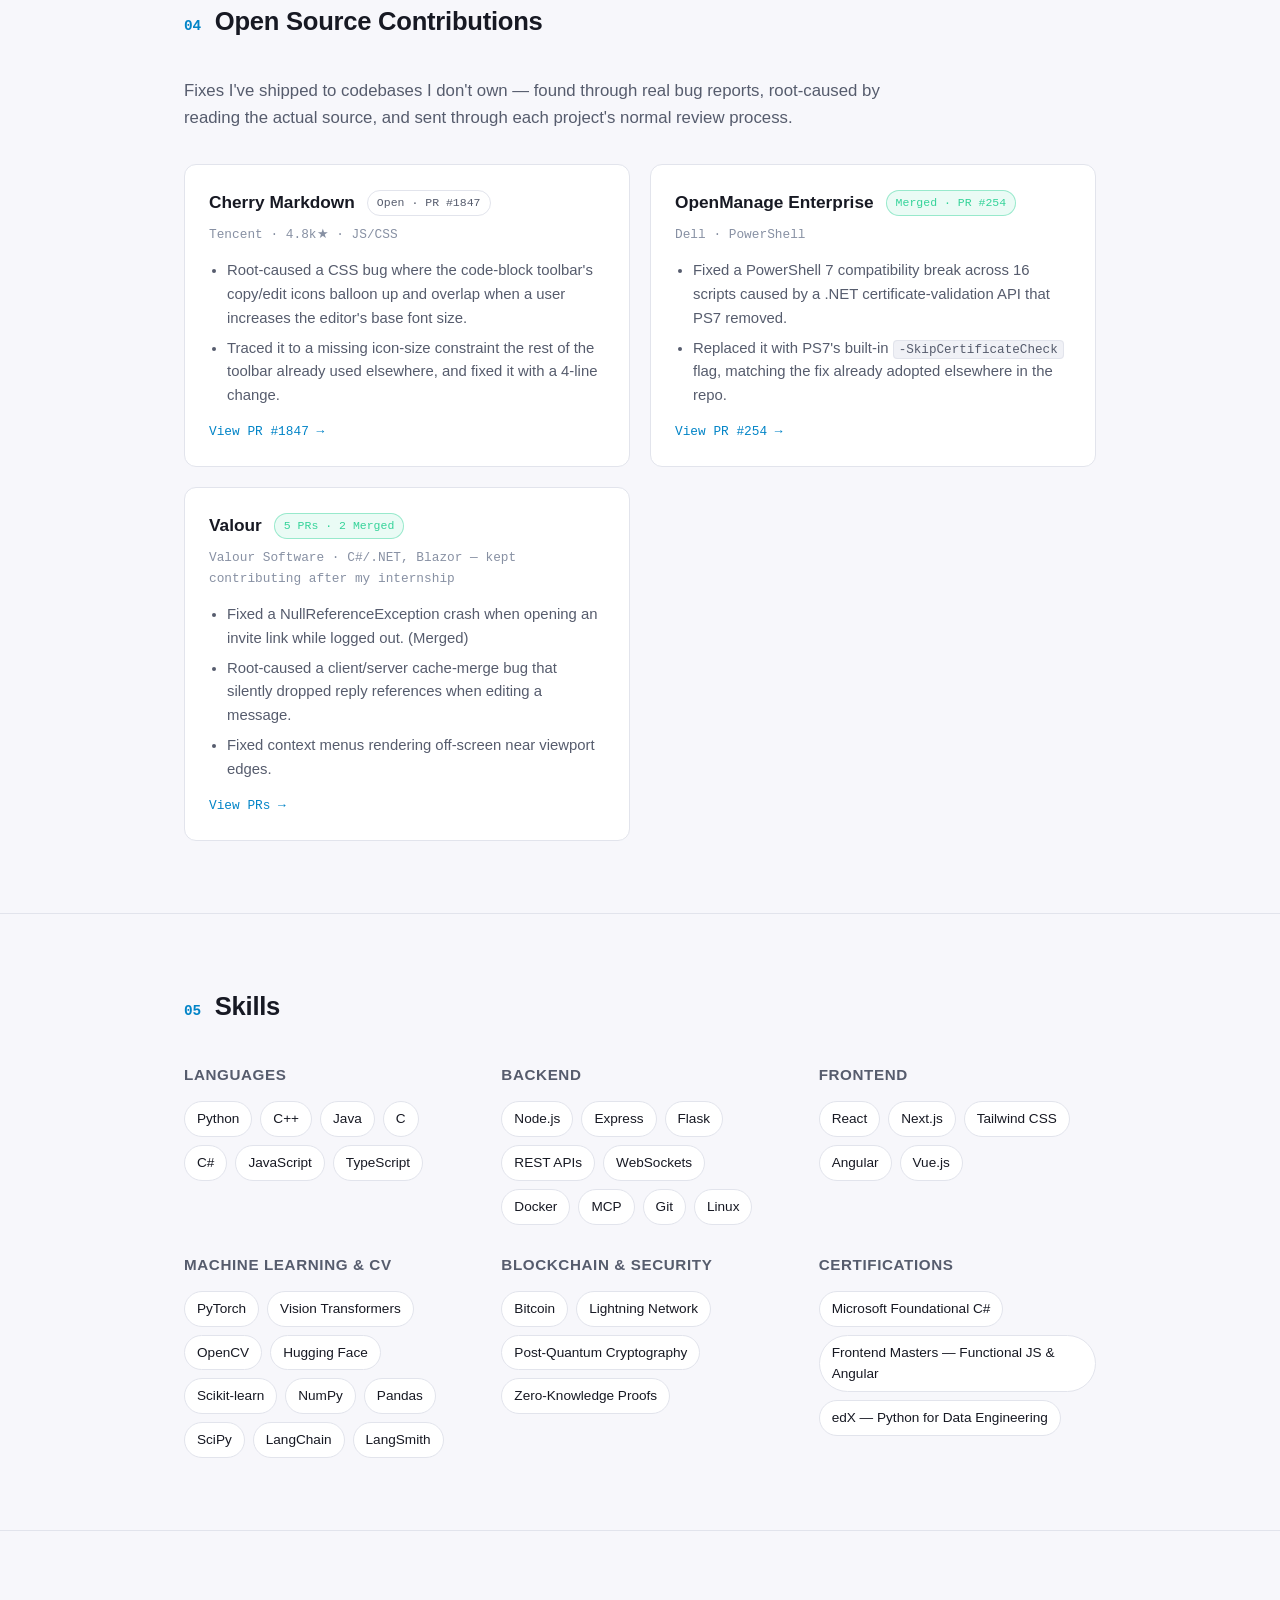
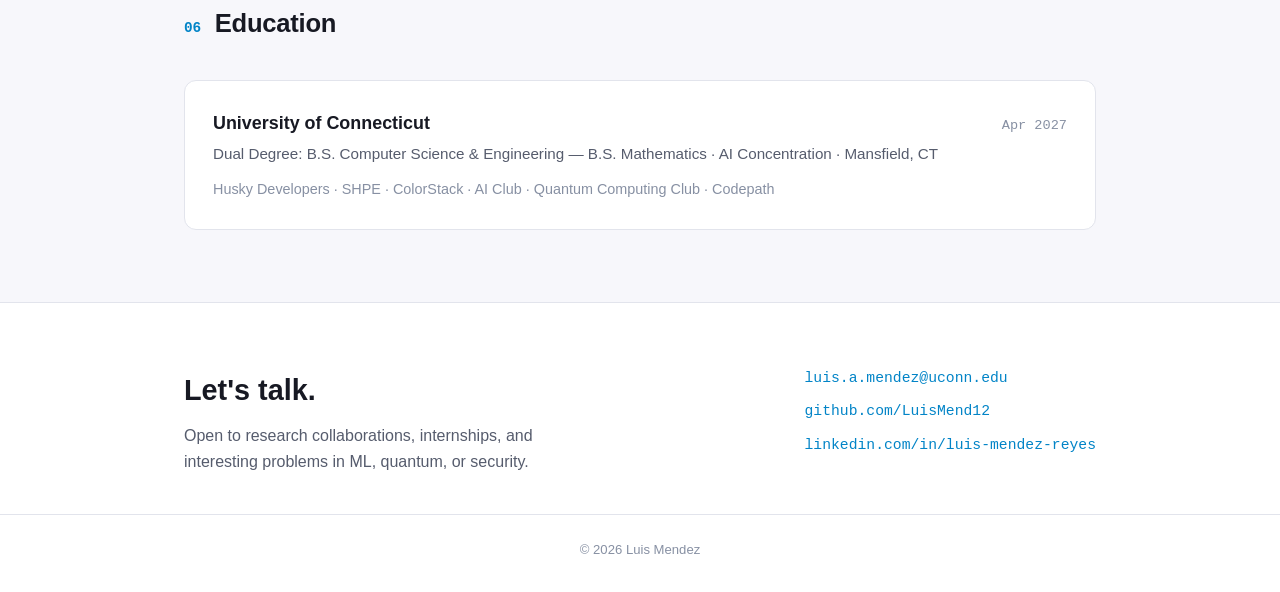
==== commit dd9d4f73: "Add Open Source Contributions section" ====
--- a/index.html
+++ b/index.html
@@ -27,6 +27,7 @@
       <li><a href="#about" data-nav="about">About</a></li>
       <li><a href="#experience" data-nav="experience">Experience</a></li>
       <li><a href="#projects" data-nav="projects">Projects</a></li>
+      <li><a href="#contributions" data-nav="contributions">OSS</a></li>
       <li><a href="#skills" data-nav="skills">Skills</a></li>
       <li><a href="#education" data-nav="education">Education</a></li>
       <li><a href="#contact" class="nav-cta" data-nav="contact">Contact</a></li>
@@ -229,9 +230,62 @@
     </div>
   </section>
 
+  <section class="section" id="contributions">
+    <div class="wrap">
+      <h2 class="section-title reveal"><span class="num">04</span>Open Source Contributions</h2>
+      <p class="about-text reveal" style="margin-bottom: 32px;">
+        Fixes I've shipped to codebases I don't own — found through real bug reports, root-caused by reading
+        the actual source, and sent through each project's normal review process.
+      </p>
+      <div class="grid-projects">
+
+        <article class="card reveal">
+          <div class="card-head">
+            <h3><a href="https://github.com/Tencent/cherry-markdown" target="_blank" rel="noopener">Cherry Markdown</a></h3>
+            <span class="badge">Open · PR #1847</span>
+          </div>
+          <p class="card-meta">Tencent · 4.8k★ · JS/CSS</p>
+          <ul>
+            <li>Root-caused a CSS bug where the code-block toolbar's copy/edit icons balloon up and overlap when a user increases the editor's base font size.</li>
+            <li>Traced it to a missing icon-size constraint the rest of the toolbar already used elsewhere, and fixed it with a 4-line change.</li>
+          </ul>
+          <p class="card-meta" style="margin: 14px 0 0;"><a href="https://github.com/Tencent/cherry-markdown/pull/1847" target="_blank" rel="noopener">View PR #1847 →</a></p>
+        </article>
+
+        <article class="card reveal">
+          <div class="card-head">
+            <h3><a href="https://github.com/dell/OpenManage-Enterprise" target="_blank" rel="noopener">OpenManage Enterprise</a></h3>
+            <span class="badge badge-merged">Merged · PR #254</span>
+          </div>
+          <p class="card-meta">Dell · PowerShell</p>
+          <ul>
+            <li>Fixed a PowerShell 7 compatibility break across 16 scripts caused by a .NET certificate-validation API that PS7 removed.</li>
+            <li>Replaced it with PS7's built-in <code>-SkipCertificateCheck</code> flag, matching the fix already adopted elsewhere in the repo.</li>
+          </ul>
+          <p class="card-meta" style="margin: 14px 0 0;"><a href="https://github.com/dell/OpenManage-Enterprise/pull/254" target="_blank" rel="noopener">View PR #254 →</a></p>
+        </article>
+
+        <article class="card reveal">
+          <div class="card-head">
+            <h3><a href="https://github.com/Valour-Software/Valour" target="_blank" rel="noopener">Valour</a></h3>
+            <span class="badge badge-merged">5 PRs · 2 Merged</span>
+          </div>
+          <p class="card-meta">Valour Software · C#/.NET, Blazor — kept contributing after my internship</p>
+          <ul>
+            <li>Fixed a NullReferenceException crash when opening an invite link while logged out. (Merged)</li>
+            <li>Root-caused a client/server cache-merge bug that silently dropped reply references when editing a message.</li>
+            <li>Fixed context menus rendering off-screen near viewport edges.</li>
+          </ul>
+          <p class="card-meta" style="margin: 14px 0 0;"><a href="https://github.com/Valour-Software/Valour/pulls?q=is%3Apr+author%3ALuisMend12" target="_blank" rel="noopener">View PRs →</a></p>
+        </article>
+
+      </div>
+    </div>
+  </section>
+
   <section class="section" id="skills">
     <div class="wrap">
-      <h2 class="section-title reveal"><span class="num">04</span>Skills</h2>
+      <h2 class="section-title reveal"><span class="num">05</span>Skills</h2>
       <div class="skills-grid">
         <div class="skill-group reveal">
           <h3>Languages</h3>
@@ -284,7 +338,7 @@
 
   <section class="section" id="education">
     <div class="wrap">
-      <h2 class="section-title reveal"><span class="num">05</span>Education</h2>
+      <h2 class="section-title reveal"><span class="num">06</span>Education</h2>
       <div class="edu-card reveal">
         <div class="timeline-head">
           <h3>University of Connecticut</h3>
--- a/style.css
+++ b/style.css
@@ -516,6 +516,8 @@
 }
 
 .card-head h3 { margin: 0; font-size: 1.08rem; }
+.card-head h3 a { color: inherit; text-decoration: none; }
+.card-head h3 a:hover { text-decoration: underline; }
 
 .badge {
   font-family: var(--font-mono);
@@ -533,11 +535,26 @@
   background: color-mix(in srgb, var(--gold) 10%, transparent);
 }
 
+.badge-merged {
+  color: #34d399;
+  border-color: color-mix(in srgb, #34d399 45%, transparent);
+  background: color-mix(in srgb, #34d399 10%, transparent);
+}
+
 .card-meta {
   font-family: var(--font-mono);
   font-size: 0.8rem;
   color: var(--text-faint);
   margin: 0 0 14px;
+}
+
+.card code {
+  font-family: var(--font-mono);
+  background: var(--bg-elevated-2);
+  border: 1px solid var(--border);
+  border-radius: 4px;
+  padding: 1px 5px;
+  font-size: 0.85em;
 }
 
 .card ul {
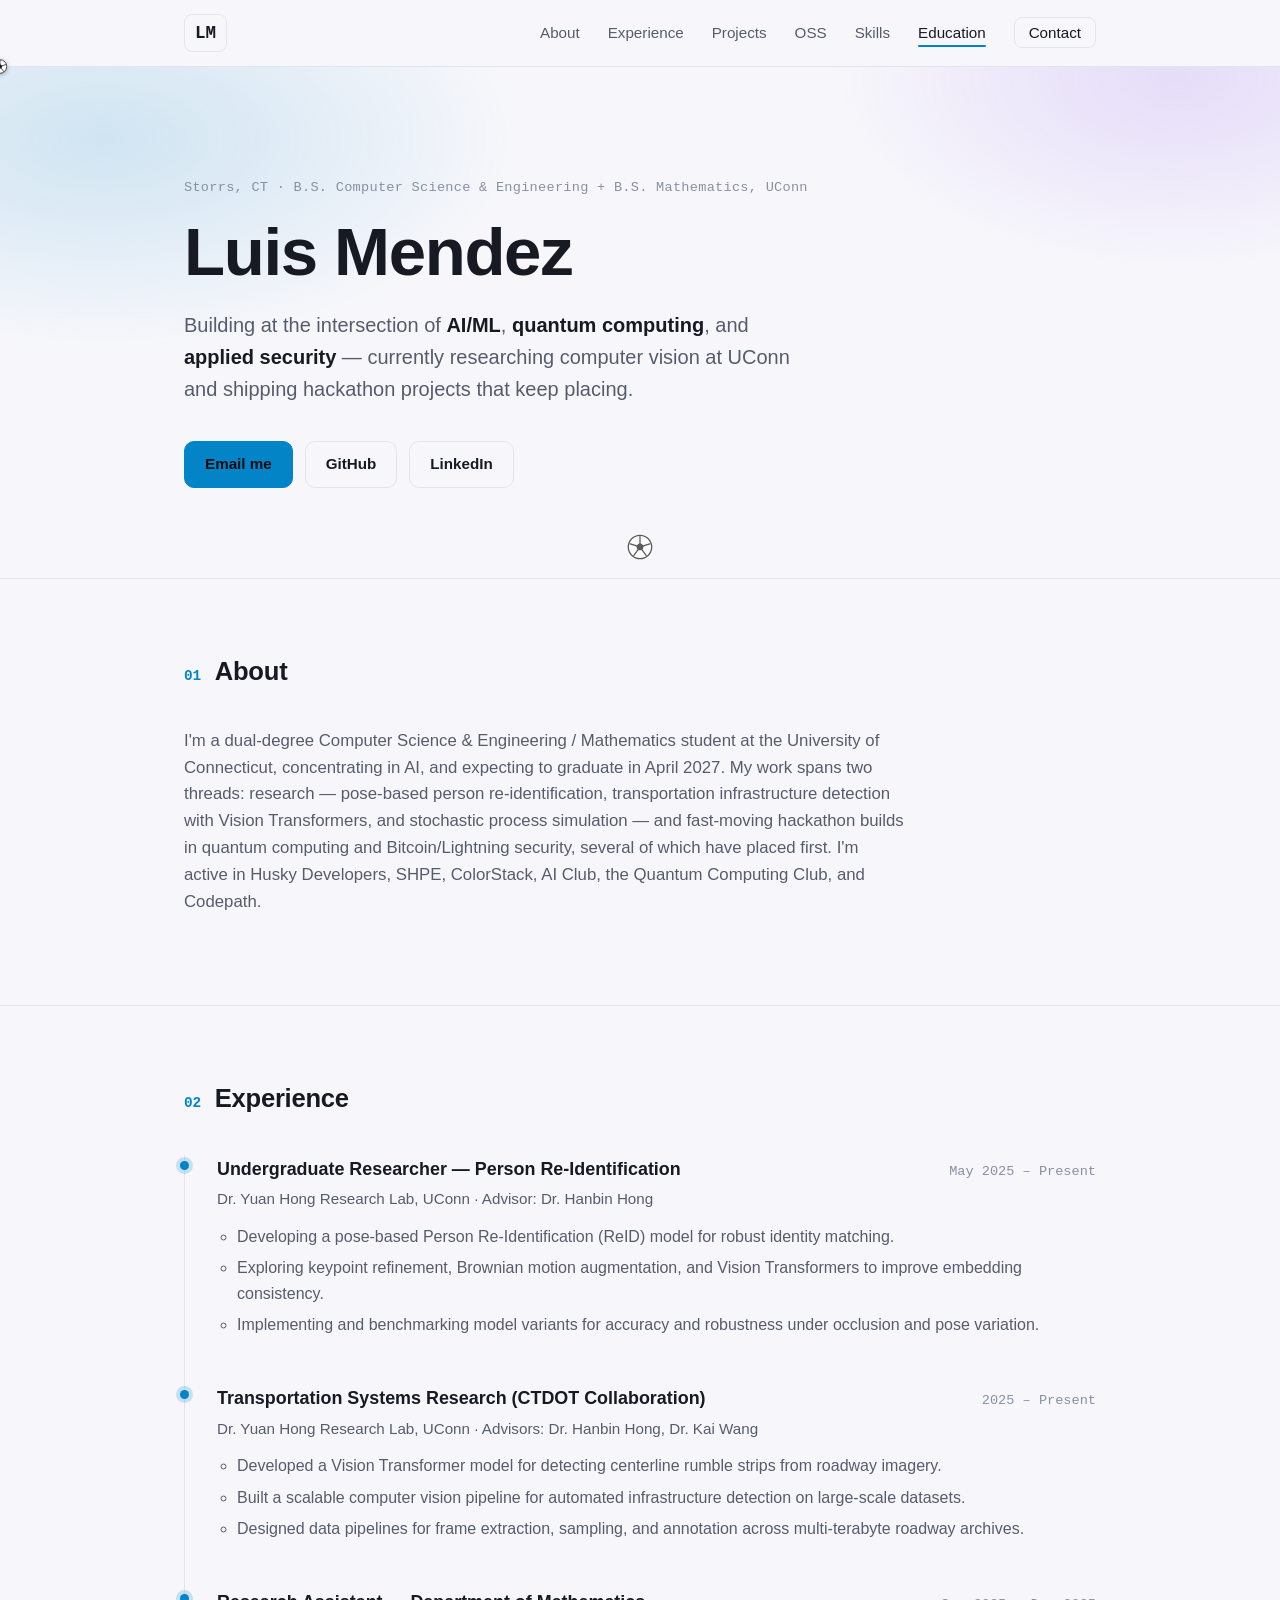
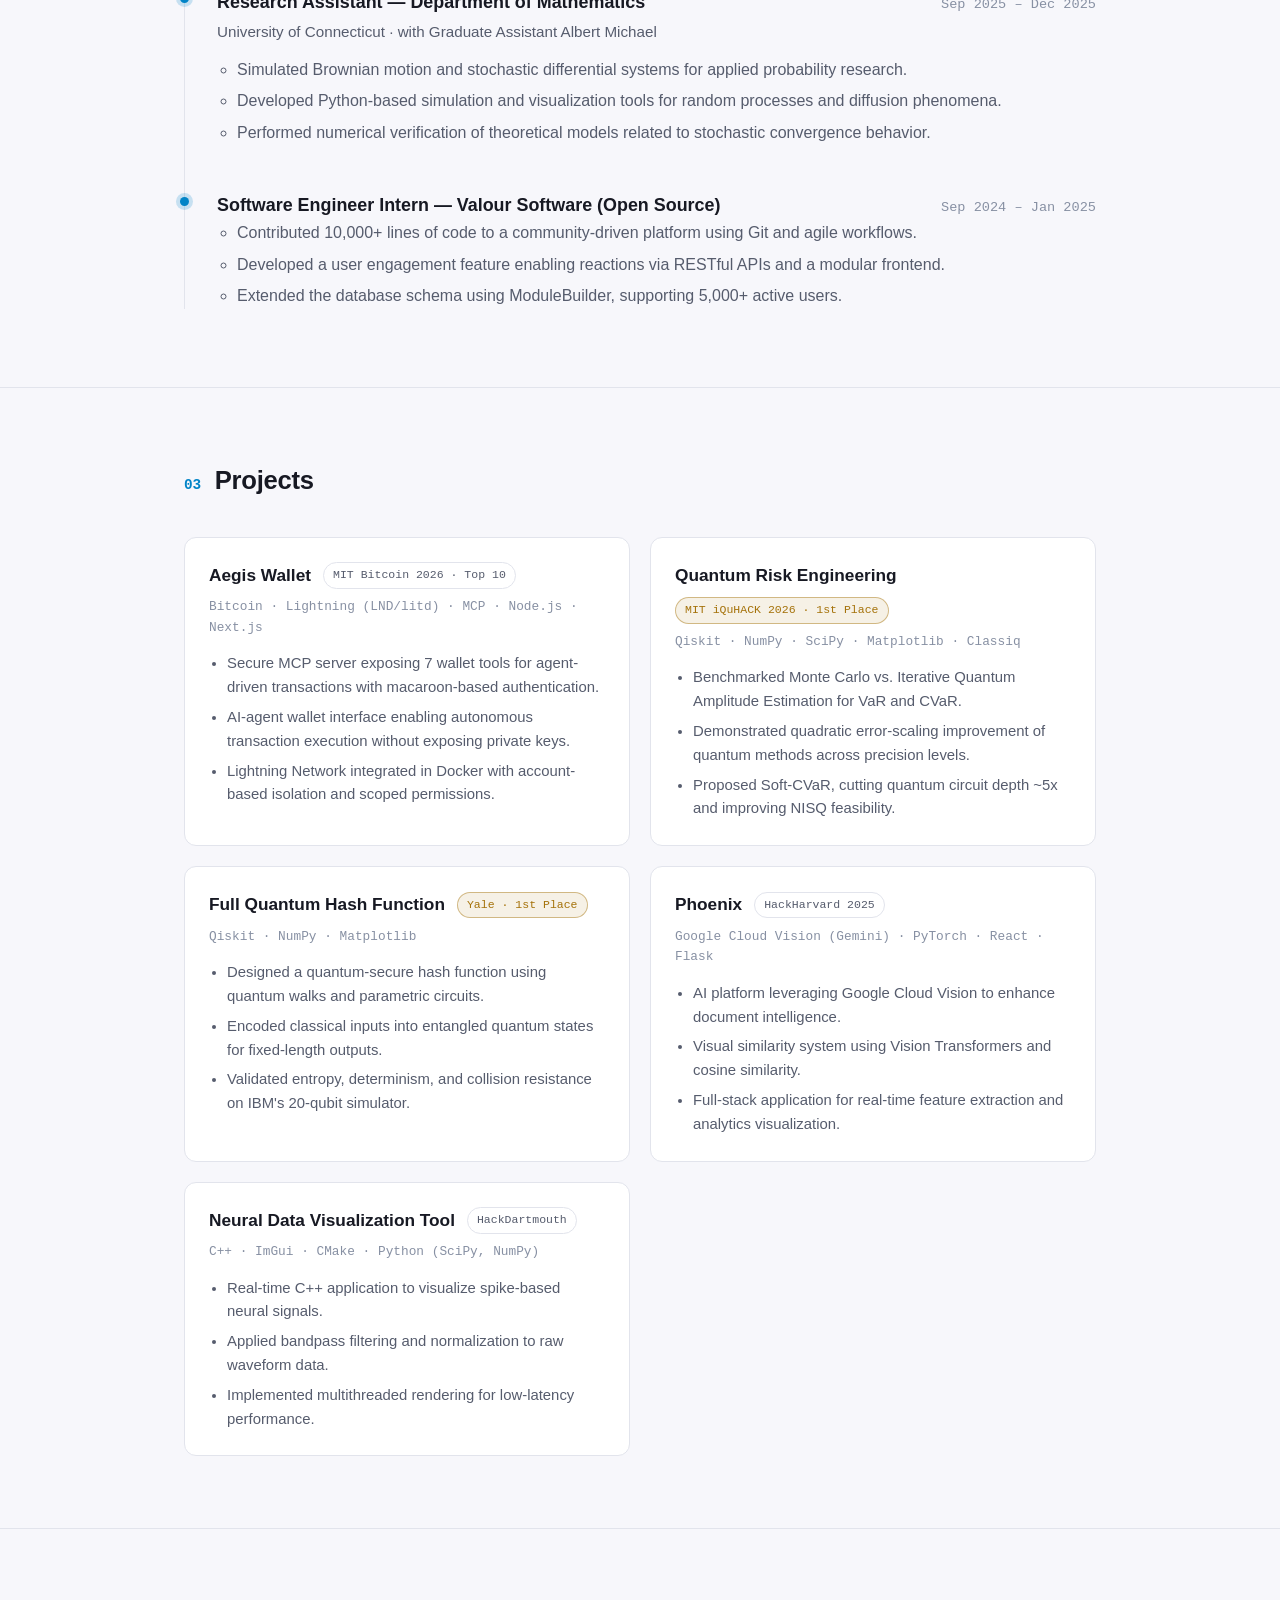
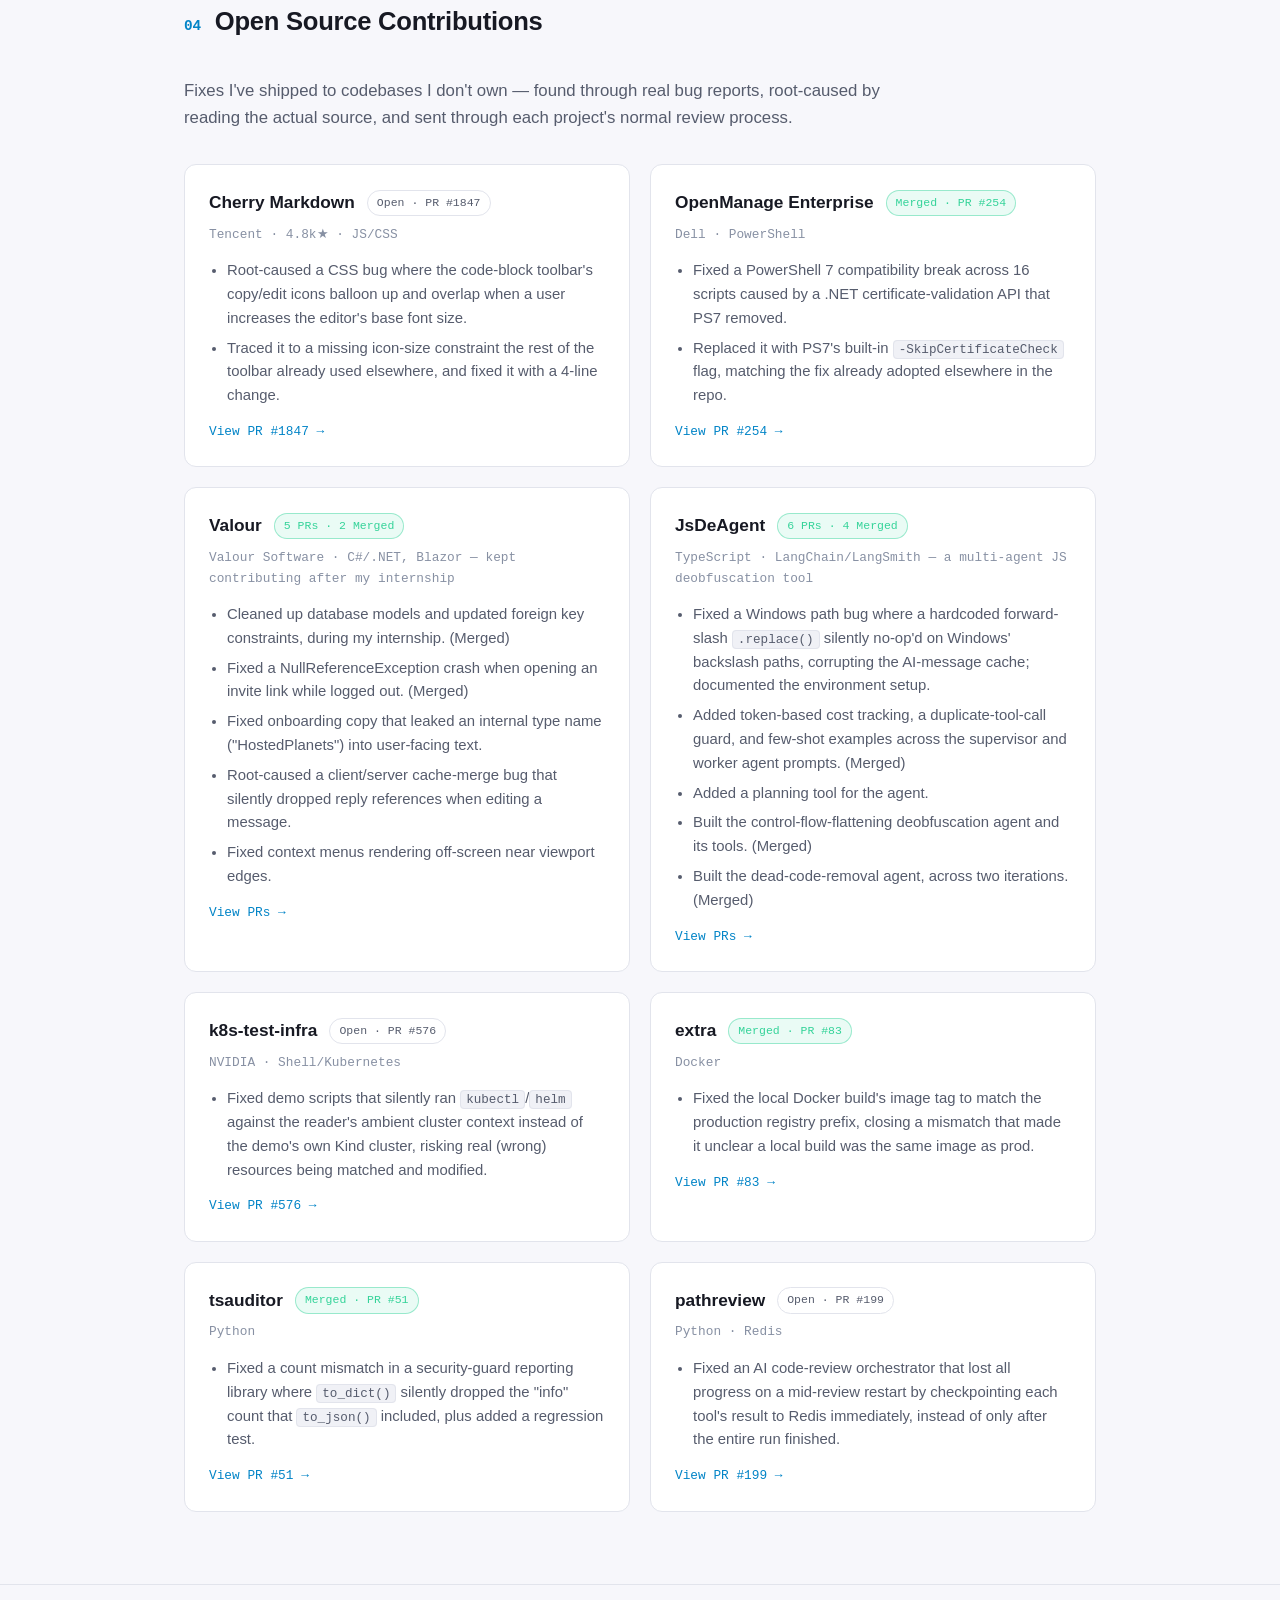
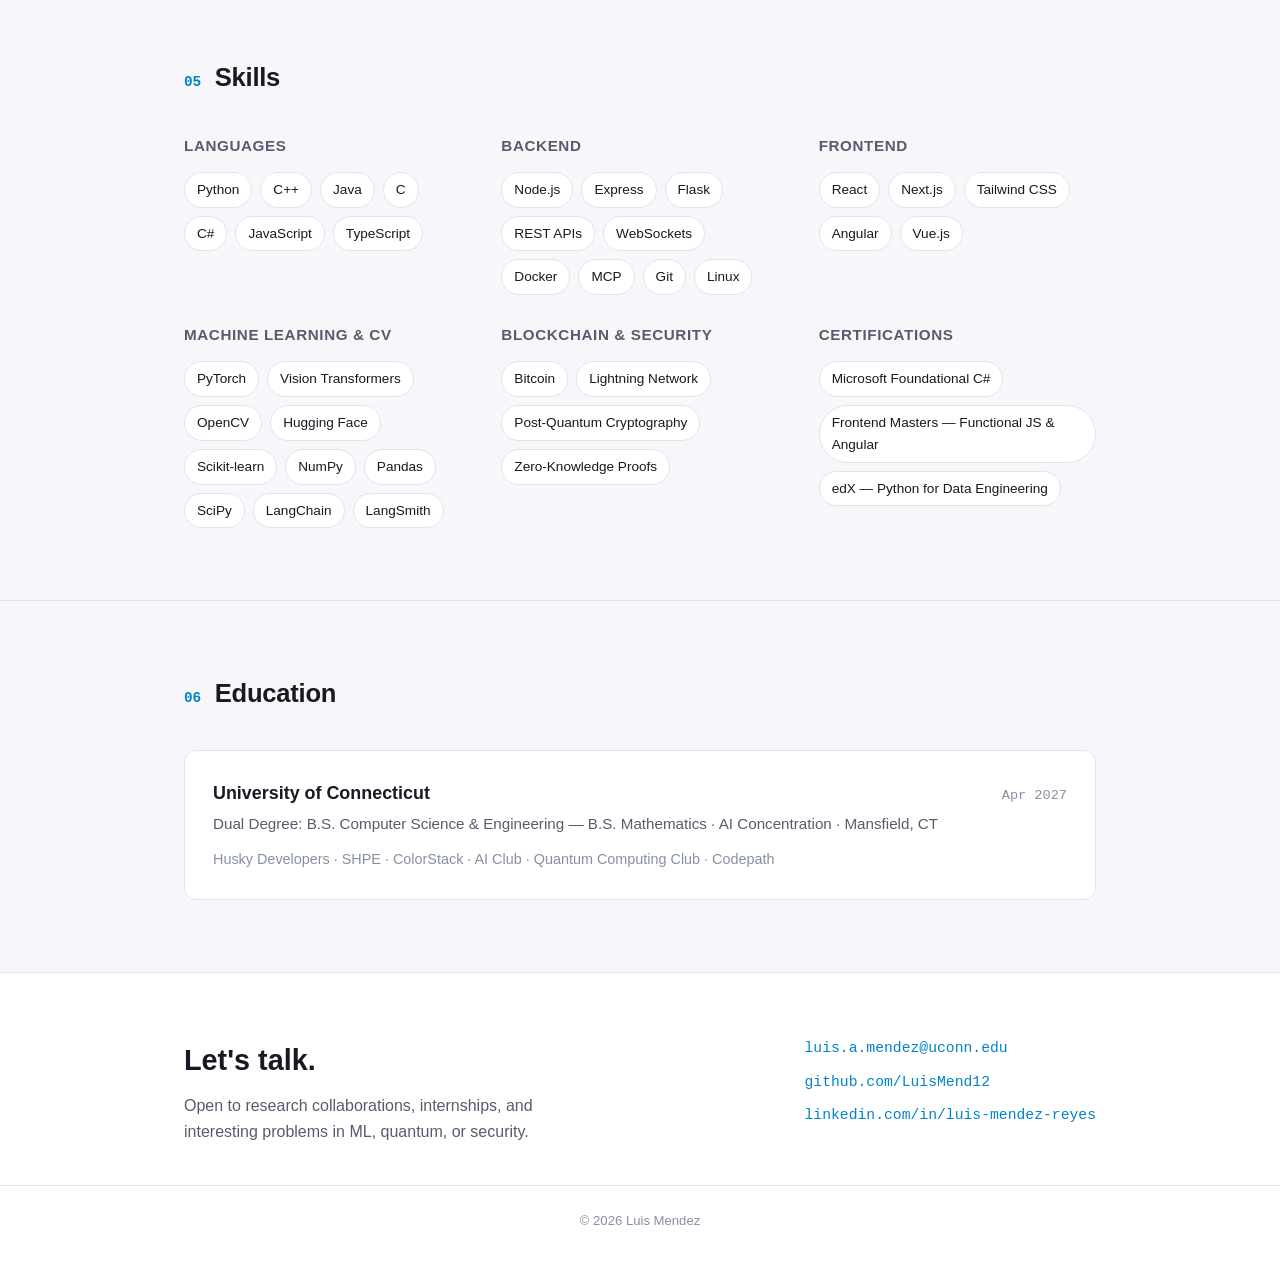
==== commit 3a1ed445: "Expand Open Source Contributions to all external PRs" ====
--- a/index.html
+++ b/index.html
@@ -272,11 +272,77 @@
           </div>
           <p class="card-meta">Valour Software · C#/.NET, Blazor — kept contributing after my internship</p>
           <ul>
+            <li>Cleaned up database models and updated foreign key constraints, during my internship. (Merged)</li>
             <li>Fixed a NullReferenceException crash when opening an invite link while logged out. (Merged)</li>
+            <li>Fixed onboarding copy that leaked an internal type name ("HostedPlanets") into user-facing text.</li>
             <li>Root-caused a client/server cache-merge bug that silently dropped reply references when editing a message.</li>
             <li>Fixed context menus rendering off-screen near viewport edges.</li>
           </ul>
           <p class="card-meta" style="margin: 14px 0 0;"><a href="https://github.com/Valour-Software/Valour/pulls?q=is%3Apr+author%3ALuisMend12" target="_blank" rel="noopener">View PRs →</a></p>
+        </article>
+
+        <article class="card reveal">
+          <div class="card-head">
+            <h3><a href="https://github.com/ziqin-liu/JsDeAgent" target="_blank" rel="noopener">JsDeAgent</a></h3>
+            <span class="badge badge-merged">6 PRs · 4 Merged</span>
+          </div>
+          <p class="card-meta">TypeScript · LangChain/LangSmith — a multi-agent JS deobfuscation tool</p>
+          <ul>
+            <li>Fixed a Windows path bug where a hardcoded forward-slash <code>.replace()</code> silently no-op'd on Windows' backslash paths, corrupting the AI-message cache; documented the environment setup.</li>
+            <li>Added token-based cost tracking, a duplicate-tool-call guard, and few-shot examples across the supervisor and worker agent prompts. (Merged)</li>
+            <li>Added a planning tool for the agent.</li>
+            <li>Built the control-flow-flattening deobfuscation agent and its tools. (Merged)</li>
+            <li>Built the dead-code-removal agent, across two iterations. (Merged)</li>
+          </ul>
+          <p class="card-meta" style="margin: 14px 0 0;"><a href="https://github.com/ziqin-liu/JsDeAgent/pulls?q=is%3Apr+author%3ALuisMend12" target="_blank" rel="noopener">View PRs →</a></p>
+        </article>
+
+        <article class="card reveal">
+          <div class="card-head">
+            <h3><a href="https://github.com/NVIDIA/k8s-test-infra" target="_blank" rel="noopener">k8s-test-infra</a></h3>
+            <span class="badge">Open · PR #576</span>
+          </div>
+          <p class="card-meta">NVIDIA · Shell/Kubernetes</p>
+          <ul>
+            <li>Fixed demo scripts that silently ran <code>kubectl</code>/<code>helm</code> against the reader's ambient cluster context instead of the demo's own Kind cluster, risking real (wrong) resources being matched and modified.</li>
+          </ul>
+          <p class="card-meta" style="margin: 14px 0 0;"><a href="https://github.com/NVIDIA/k8s-test-infra/pull/576" target="_blank" rel="noopener">View PR #576 →</a></p>
+        </article>
+
+        <article class="card reveal">
+          <div class="card-head">
+            <h3><a href="https://github.com/extra-org/extra" target="_blank" rel="noopener">extra</a></h3>
+            <span class="badge badge-merged">Merged · PR #83</span>
+          </div>
+          <p class="card-meta">Docker</p>
+          <ul>
+            <li>Fixed the local Docker build's image tag to match the production registry prefix, closing a mismatch that made it unclear a local build was the same image as prod.</li>
+          </ul>
+          <p class="card-meta" style="margin: 14px 0 0;"><a href="https://github.com/extra-org/extra/pull/83" target="_blank" rel="noopener">View PR #83 →</a></p>
+        </article>
+
+        <article class="card reveal">
+          <div class="card-head">
+            <h3><a href="https://github.com/imann128/tsauditor" target="_blank" rel="noopener">tsauditor</a></h3>
+            <span class="badge badge-merged">Merged · PR #51</span>
+          </div>
+          <p class="card-meta">Python</p>
+          <ul>
+            <li>Fixed a count mismatch in a security-guard reporting library where <code>to_dict()</code> silently dropped the "info" count that <code>to_json()</code> included, plus added a regression test.</li>
+          </ul>
+          <p class="card-meta" style="margin: 14px 0 0;"><a href="https://github.com/imann128/tsauditor/pull/51" target="_blank" rel="noopener">View PR #51 →</a></p>
+        </article>
+
+        <article class="card reveal">
+          <div class="card-head">
+            <h3><a href="https://github.com/ascherj/pathreview" target="_blank" rel="noopener">pathreview</a></h3>
+            <span class="badge">Open · PR #199</span>
+          </div>
+          <p class="card-meta">Python · Redis</p>
+          <ul>
+            <li>Fixed an AI code-review orchestrator that lost all progress on a mid-review restart by checkpointing each tool's result to Redis immediately, instead of only after the entire run finished.</li>
+          </ul>
+          <p class="card-meta" style="margin: 14px 0 0;"><a href="https://github.com/ascherj/pathreview/pull/199" target="_blank" rel="noopener">View PR #199 →</a></p>
         </article>
 
       </div>
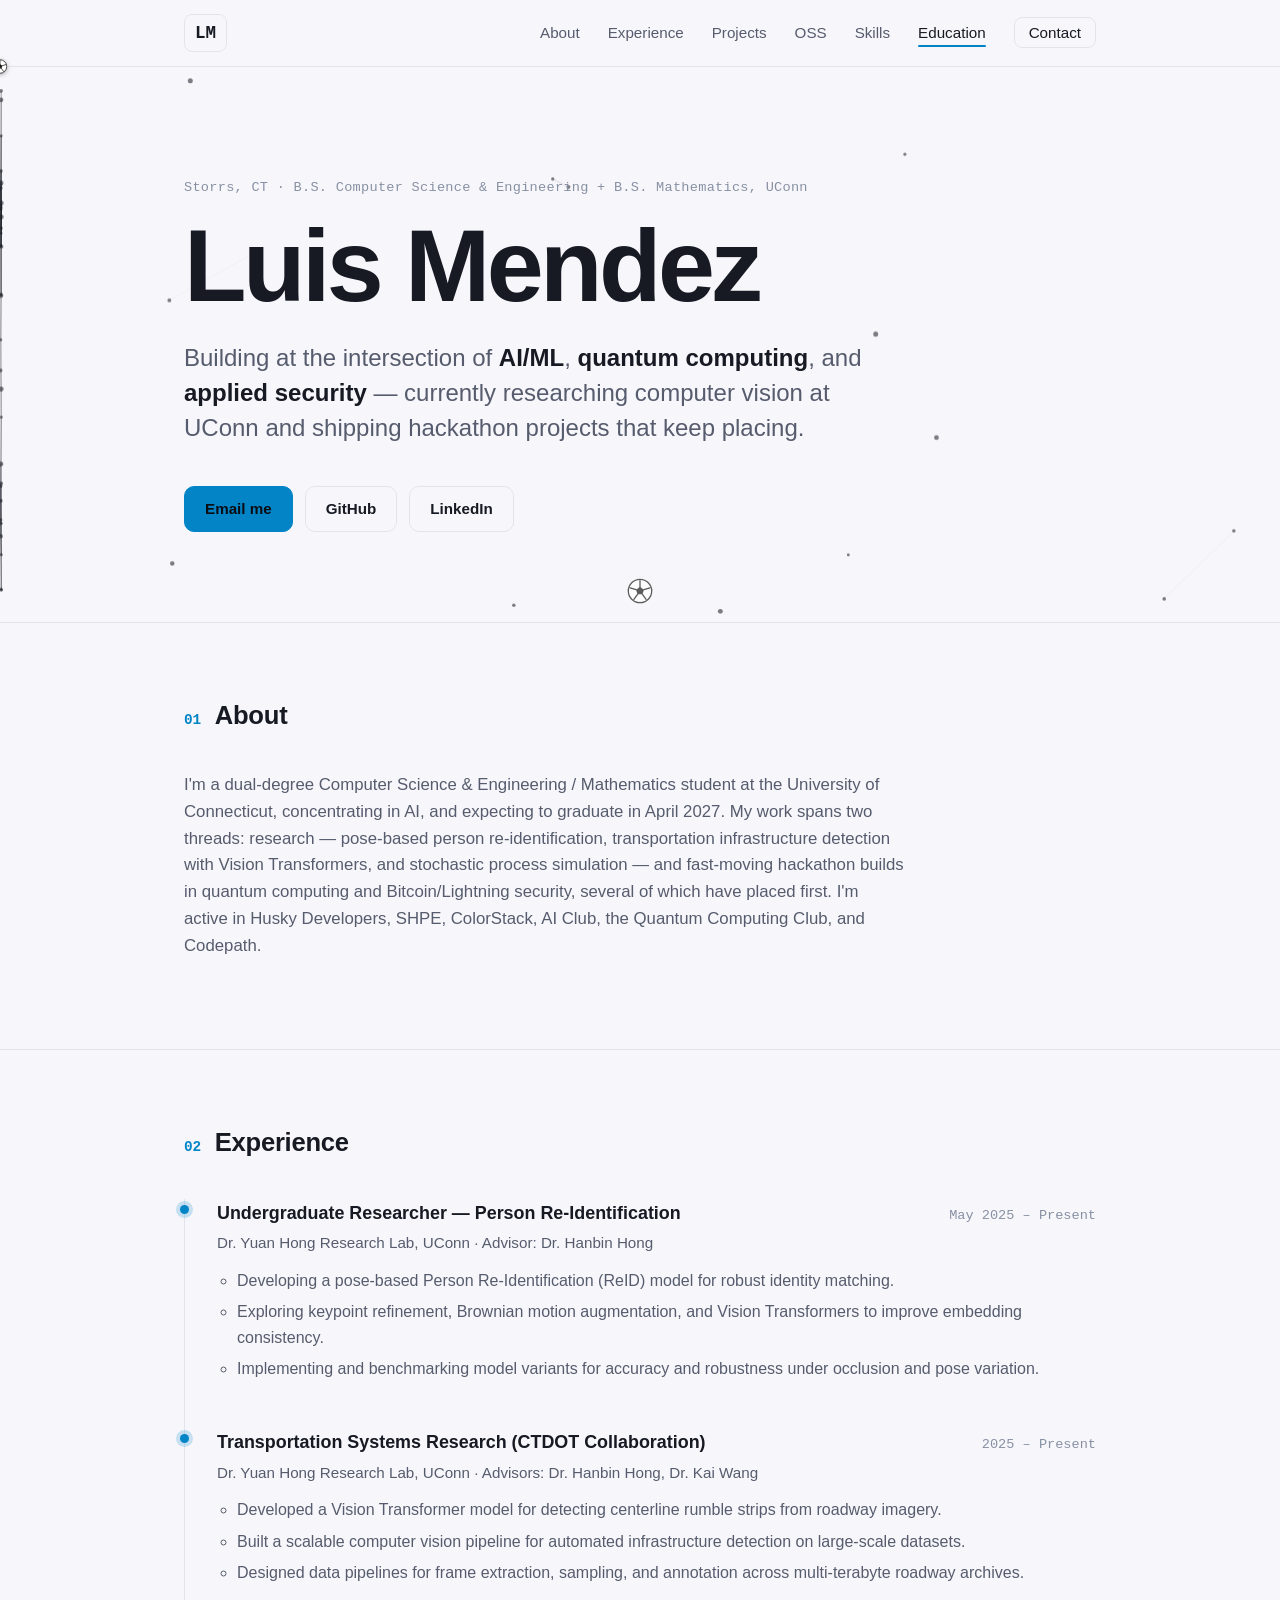
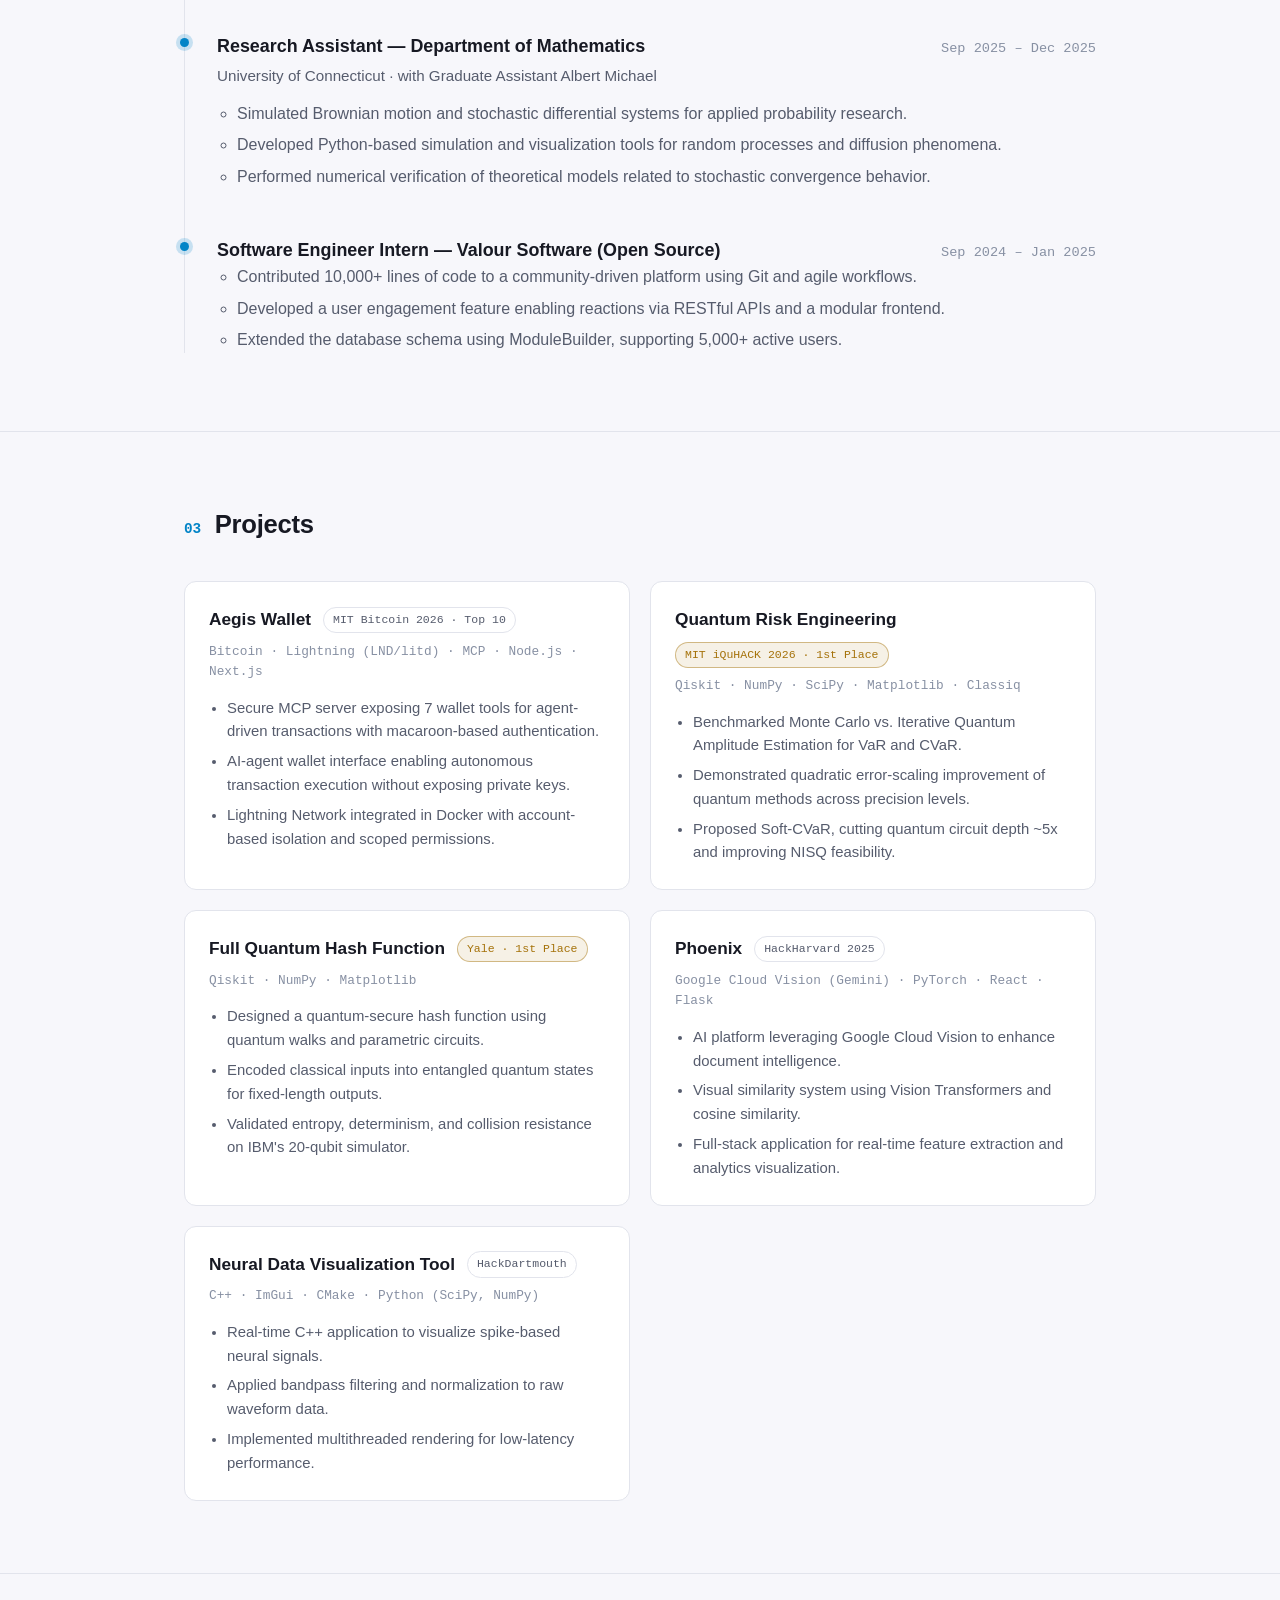
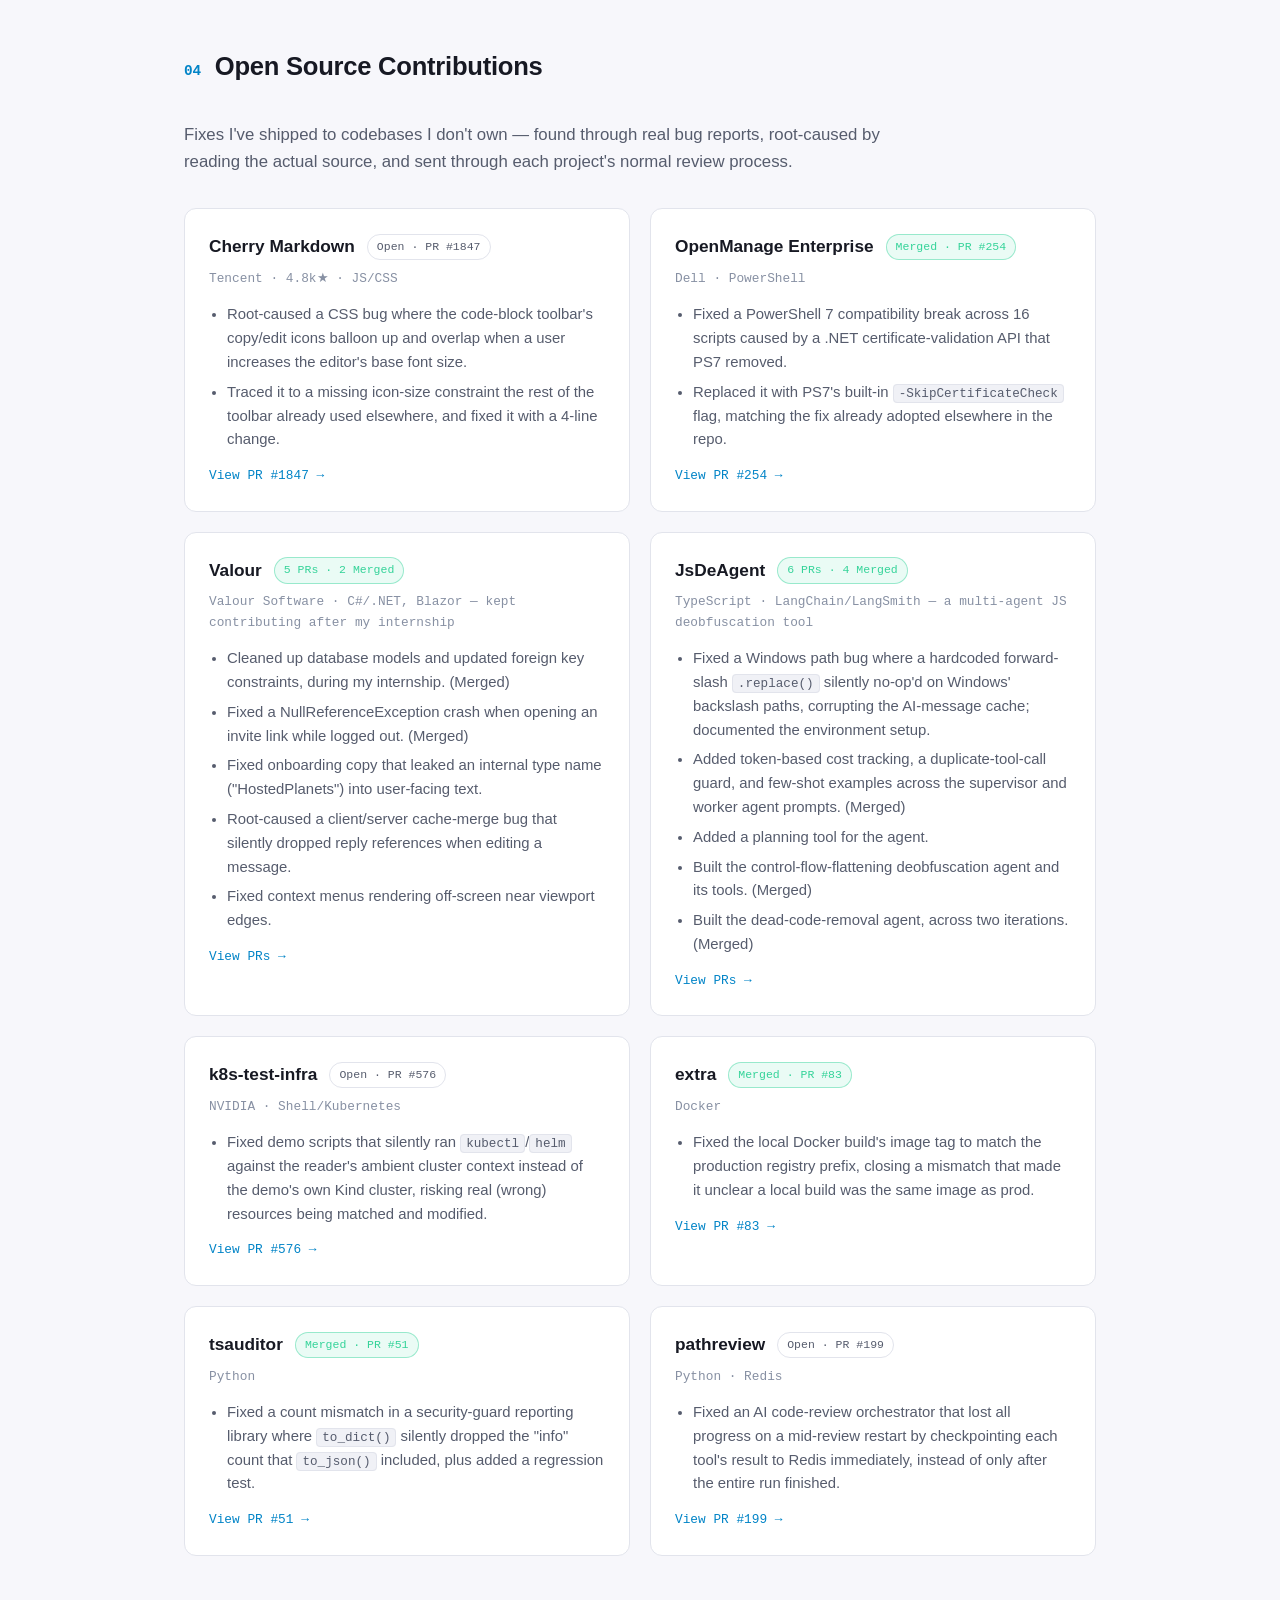
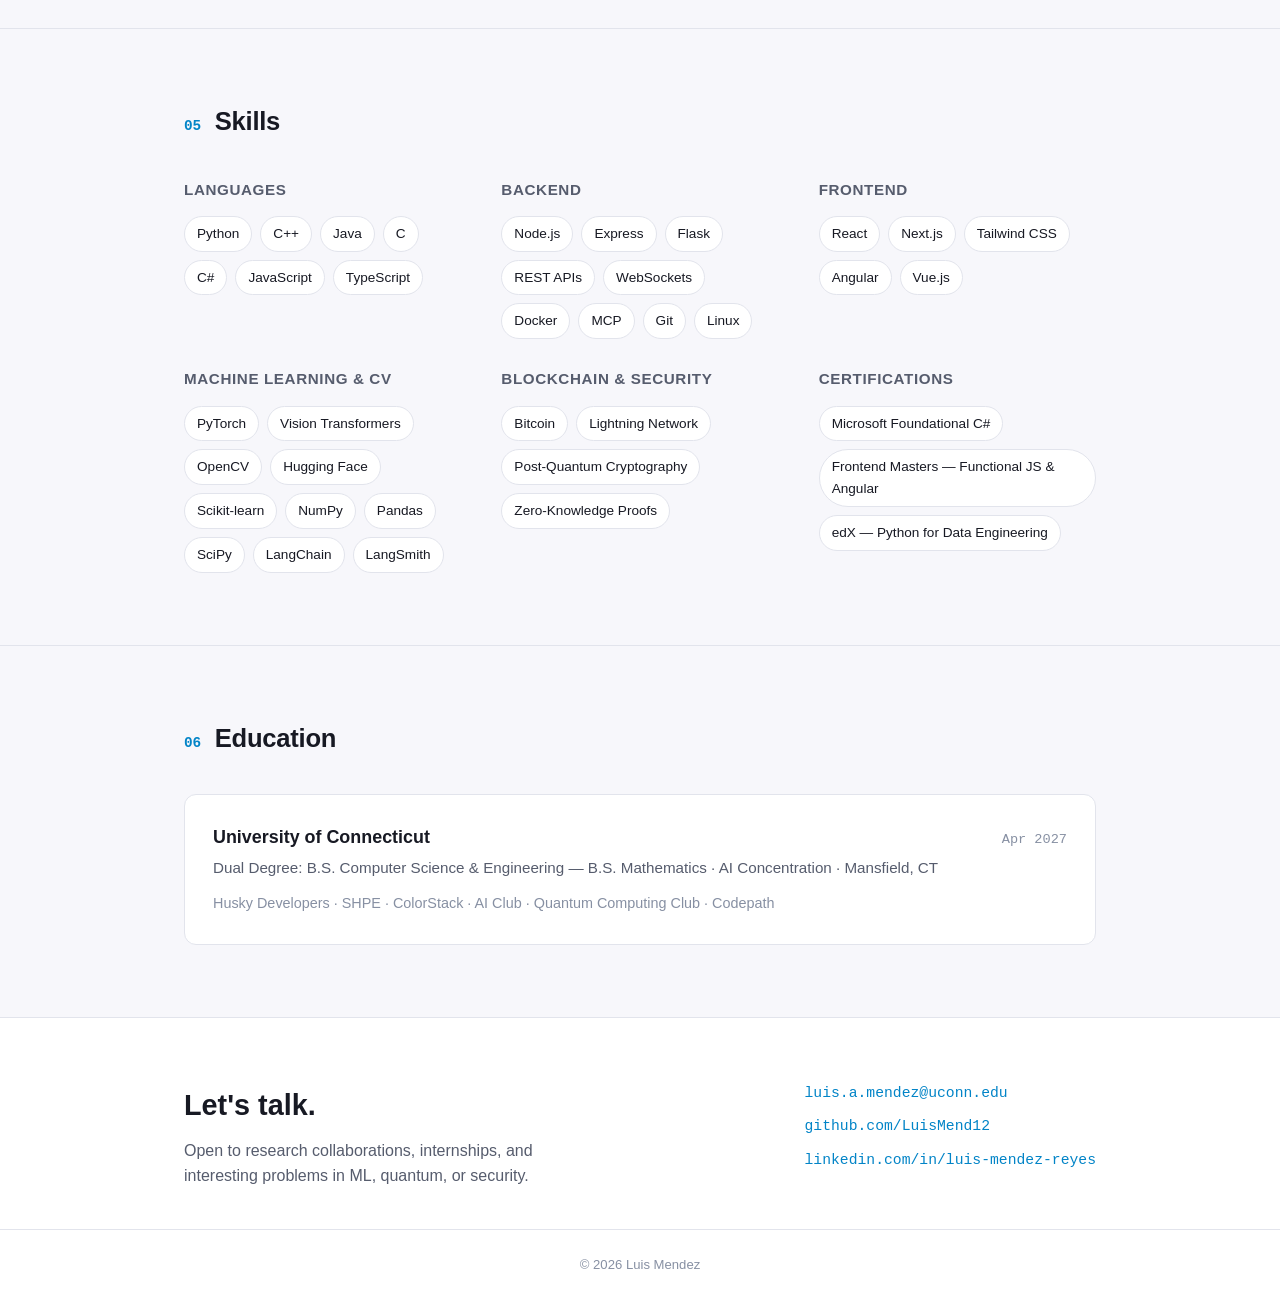
==== commit 41f50683: "Replace hero background with an animated particle network (williamlin.io-inspired)" ====
--- a/index.html
+++ b/index.html
@@ -51,7 +51,7 @@
 <main id="main">
 
   <section class="hero" id="top">
-    <div class="hero-bg" aria-hidden="true"></div>
+    <canvas class="particle-canvas" id="particleCanvas" aria-hidden="true"></canvas>
     <div class="wrap hero-inner">
       <p class="eyebrow">Storrs, CT · B.S. Computer Science & Engineering + B.S. Mathematics, UConn</p>
       <h1>Luis Mendez</h1>
--- a/style.css
+++ b/style.css
@@ -1,8 +1,8 @@
 /* ---------- Design tokens ---------- */
 :root {
-  --bg: #0b0d12;
-  --bg-elevated: #12151c;
-  --bg-elevated-2: #171b24;
+  --bg: #060708;
+  --bg-elevated: #101216;
+  --bg-elevated-2: #15171d;
   --border: #242833;
   --text: #e8eaf0;
   --text-dim: #9aa1b2;
@@ -52,11 +52,6 @@
   to { opacity: 1; transform: translateY(0); }
 }
 
-@keyframes blobDrift {
-  0%, 100% { transform: translate(0, 0) scale(1); }
-  50% { transform: translate(3%, -4%) scale(1.06); }
-}
-
 @keyframes floatY {
   0%, 100% { transform: translateY(0); }
   50% { transform: translateY(-6px); }
@@ -249,15 +244,13 @@
   overflow: hidden;
 }
 
-.hero-bg {
-  position: absolute;
-  inset: -10%;
-  background:
-    radial-gradient(600px 300px at 15% 20%, color-mix(in srgb, var(--accent) 16%, transparent), transparent 70%),
-    radial-gradient(500px 280px at 85% 10%, color-mix(in srgb, var(--accent-2) 14%, transparent), transparent 70%);
-  pointer-events: none;
-  animation: blobDrift 16s ease-in-out infinite;
-  will-change: transform;
+.particle-canvas {
+  position: absolute;
+  inset: 0;
+  width: 100%;
+  height: 100%;
+  display: block;
+  cursor: crosshair;
 }
 
 .hero-inner { position: relative; }
@@ -280,10 +273,11 @@
 }
 
 .hero h1 {
-  font-size: clamp(2.6rem, 6vw, 4.2rem);
-  line-height: 1.05;
-  margin: 0 0 22px;
-  letter-spacing: -0.02em;
+  font-size: clamp(3.2rem, 9vw, 6.4rem);
+  font-weight: 800;
+  line-height: 0.96;
+  margin: 0 0 26px;
+  letter-spacing: -0.035em;
   background: linear-gradient(100deg, var(--text) 40%, var(--accent) 60%, var(--accent-2) 80%, var(--text) 100%);
   background-size: 250% auto;
   background-position: 0% center;
@@ -299,10 +293,11 @@
 }
 
 .hero-tagline {
-  max-width: 640px;
-  font-size: clamp(1.05rem, 2vw, 1.25rem);
-  color: var(--text-dim);
-  margin: 0 0 36px;
+  max-width: 700px;
+  font-size: clamp(1.15rem, 2.4vw, 1.5rem);
+  line-height: 1.45;
+  color: var(--text-dim);
+  margin: 0 0 40px;
 }
 
 .hl {
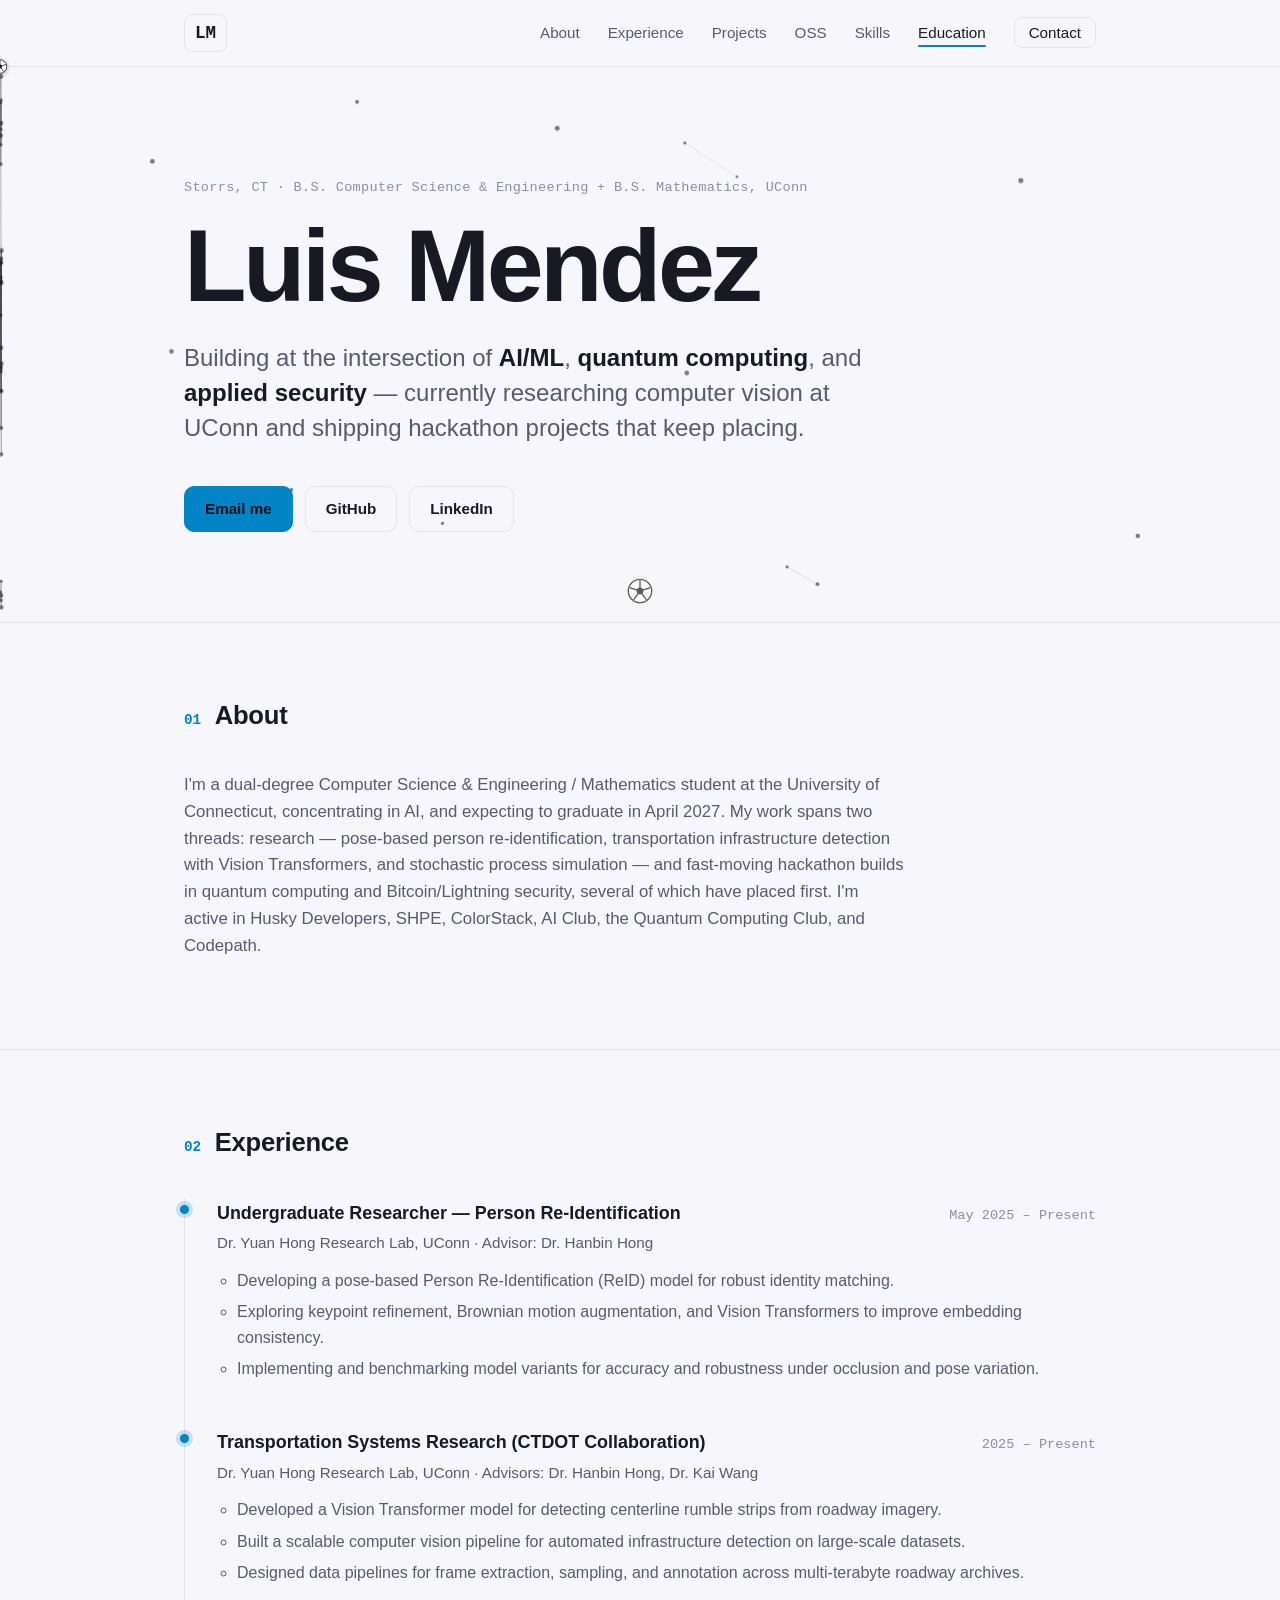
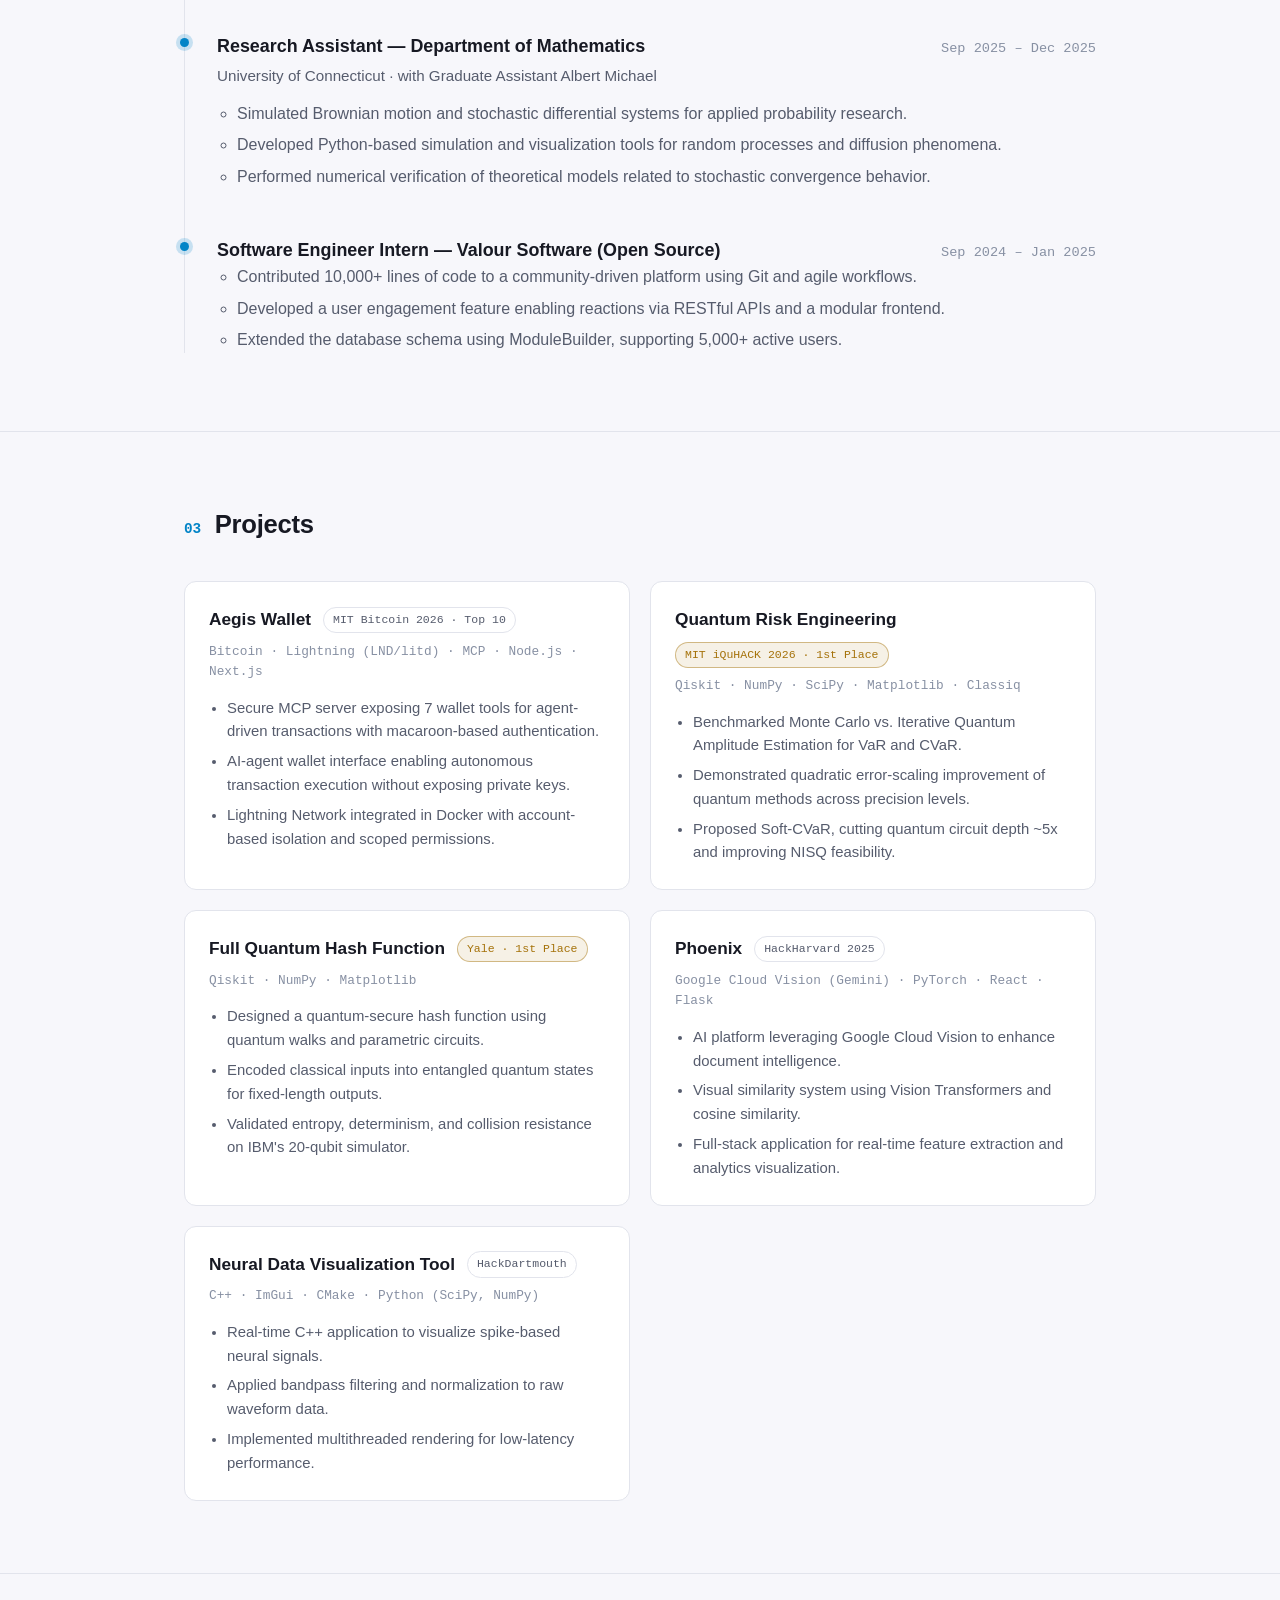
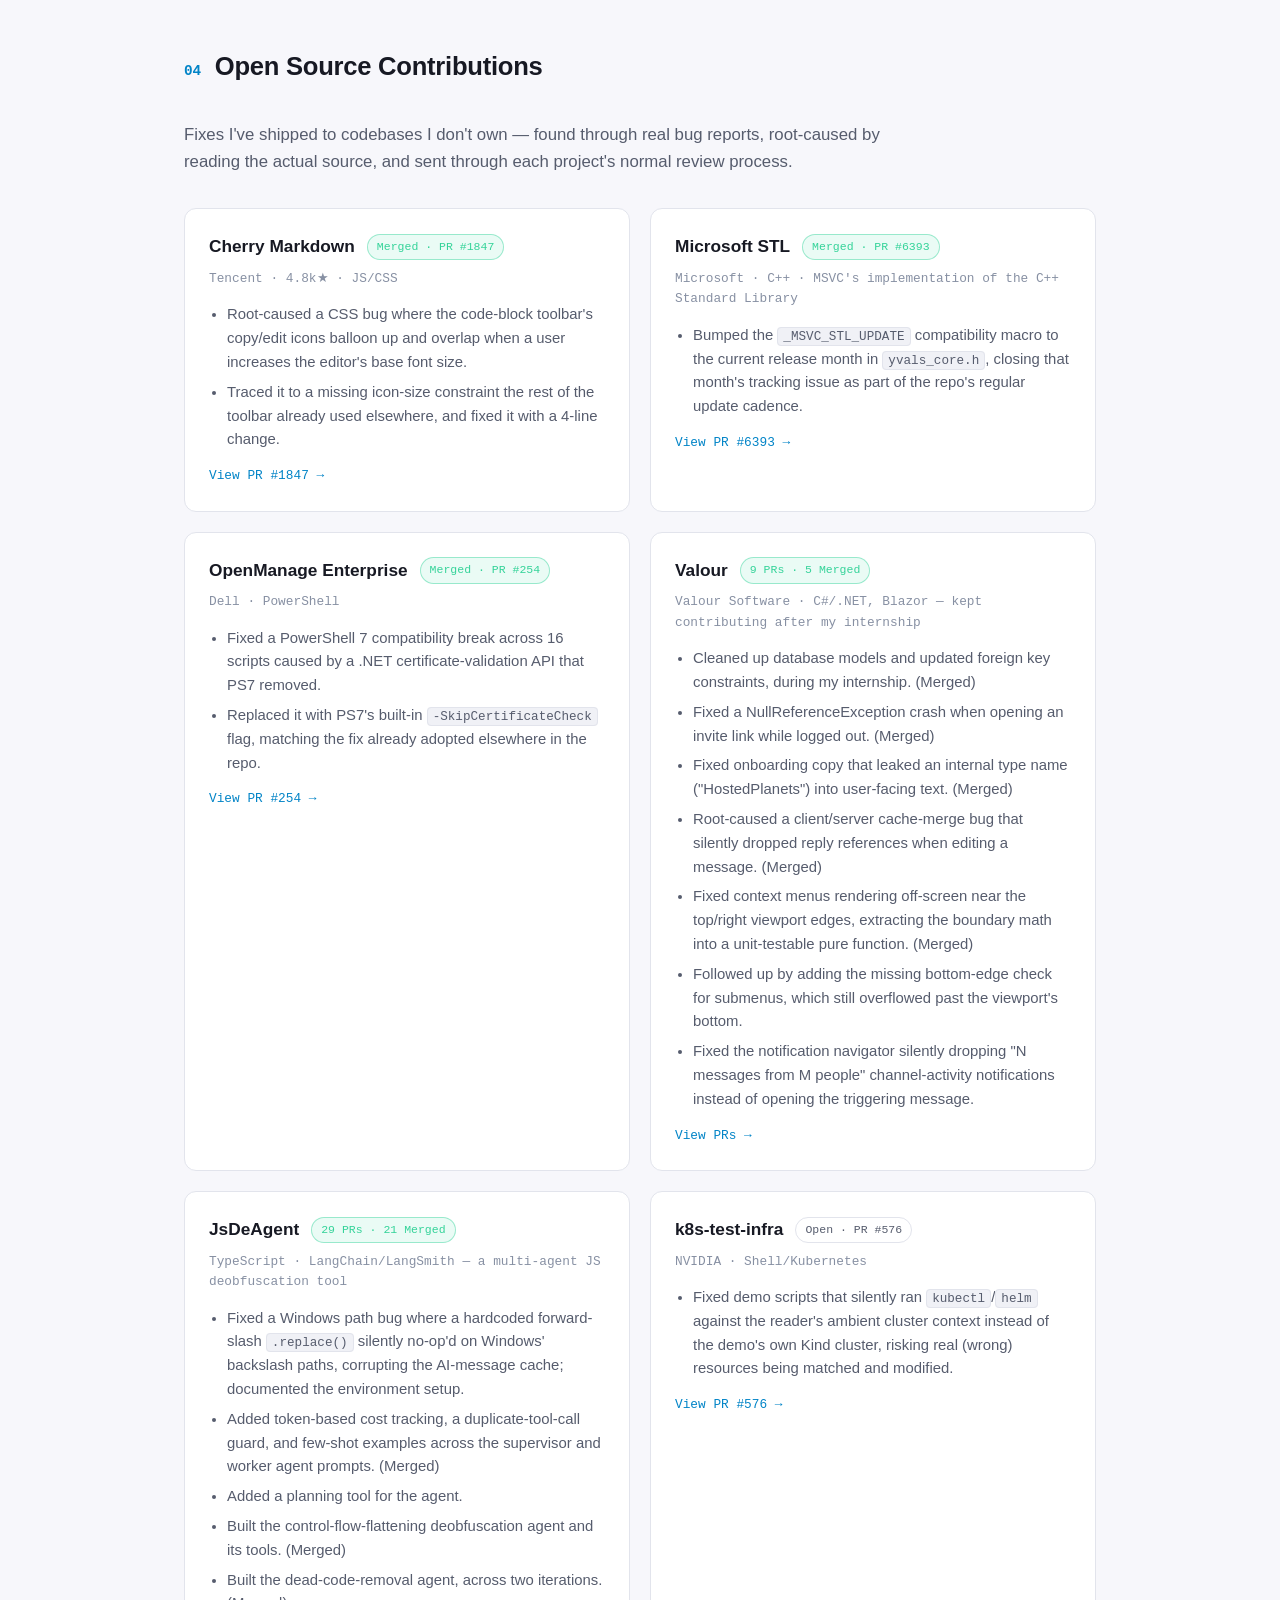
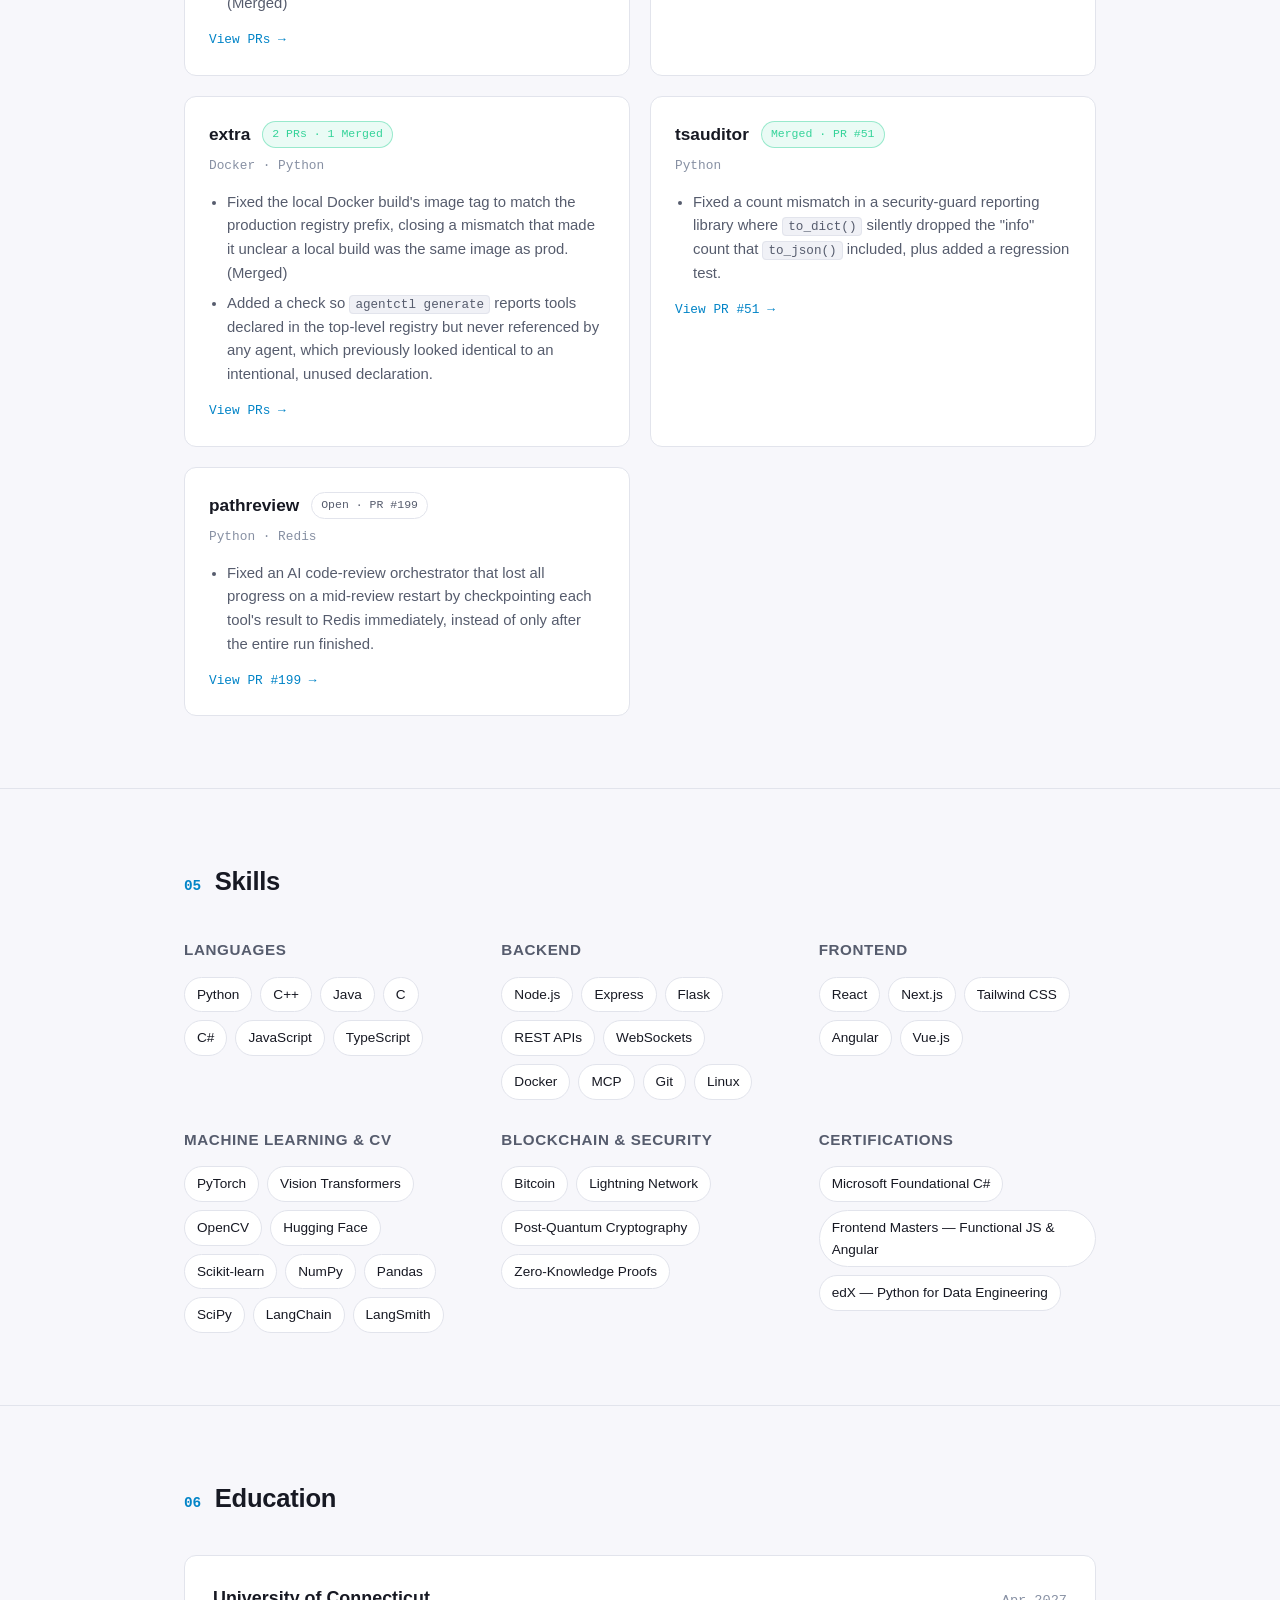
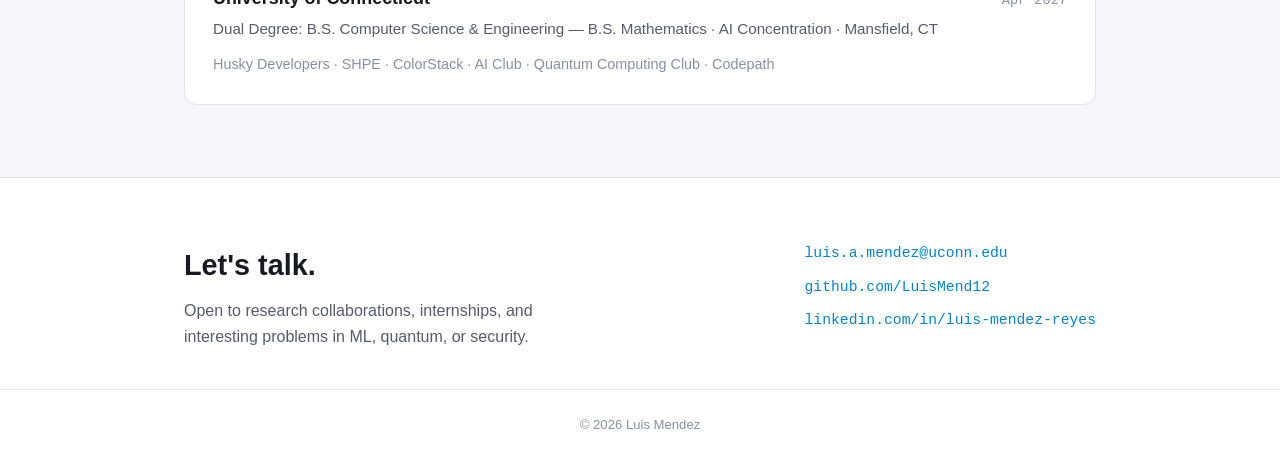
==== commit 9e031cba: "Update OSS contributions: add Microsoft STL, refresh Valour/JsDeAgent/extra PR counts" ====
--- a/index.html
+++ b/index.html
@@ -242,7 +242,7 @@
         <article class="card reveal">
           <div class="card-head">
             <h3><a href="https://github.com/Tencent/cherry-markdown" target="_blank" rel="noopener">Cherry Markdown</a></h3>
-            <span class="badge">Open · PR #1847</span>
+            <span class="badge badge-merged">Merged · PR #1847</span>
           </div>
           <p class="card-meta">Tencent · 4.8k★ · JS/CSS</p>
           <ul>
@@ -254,6 +254,18 @@
 
         <article class="card reveal">
           <div class="card-head">
+            <h3><a href="https://github.com/microsoft/STL" target="_blank" rel="noopener">Microsoft STL</a></h3>
+            <span class="badge badge-merged">Merged · PR #6393</span>
+          </div>
+          <p class="card-meta">Microsoft · C++ · MSVC's implementation of the C++ Standard Library</p>
+          <ul>
+            <li>Bumped the <code>_MSVC_STL_UPDATE</code> compatibility macro to the current release month in <code>yvals_core.h</code>, closing that month's tracking issue as part of the repo's regular update cadence.</li>
+          </ul>
+          <p class="card-meta" style="margin: 14px 0 0;"><a href="https://github.com/microsoft/STL/pull/6393" target="_blank" rel="noopener">View PR #6393 →</a></p>
+        </article>
+
+        <article class="card reveal">
+          <div class="card-head">
             <h3><a href="https://github.com/dell/OpenManage-Enterprise" target="_blank" rel="noopener">OpenManage Enterprise</a></h3>
             <span class="badge badge-merged">Merged · PR #254</span>
           </div>
@@ -268,15 +280,17 @@
         <article class="card reveal">
           <div class="card-head">
             <h3><a href="https://github.com/Valour-Software/Valour" target="_blank" rel="noopener">Valour</a></h3>
-            <span class="badge badge-merged">5 PRs · 2 Merged</span>
+            <span class="badge badge-merged">9 PRs · 5 Merged</span>
           </div>
           <p class="card-meta">Valour Software · C#/.NET, Blazor — kept contributing after my internship</p>
           <ul>
             <li>Cleaned up database models and updated foreign key constraints, during my internship. (Merged)</li>
             <li>Fixed a NullReferenceException crash when opening an invite link while logged out. (Merged)</li>
-            <li>Fixed onboarding copy that leaked an internal type name ("HostedPlanets") into user-facing text.</li>
-            <li>Root-caused a client/server cache-merge bug that silently dropped reply references when editing a message.</li>
-            <li>Fixed context menus rendering off-screen near viewport edges.</li>
+            <li>Fixed onboarding copy that leaked an internal type name ("HostedPlanets") into user-facing text. (Merged)</li>
+            <li>Root-caused a client/server cache-merge bug that silently dropped reply references when editing a message. (Merged)</li>
+            <li>Fixed context menus rendering off-screen near the top/right viewport edges, extracting the boundary math into a unit-testable pure function. (Merged)</li>
+            <li>Followed up by adding the missing bottom-edge check for submenus, which still overflowed past the viewport's bottom.</li>
+            <li>Fixed the notification navigator silently dropping "N messages from M people" channel-activity notifications instead of opening the triggering message.</li>
           </ul>
           <p class="card-meta" style="margin: 14px 0 0;"><a href="https://github.com/Valour-Software/Valour/pulls?q=is%3Apr+author%3ALuisMend12" target="_blank" rel="noopener">View PRs →</a></p>
         </article>
@@ -284,7 +298,7 @@
         <article class="card reveal">
           <div class="card-head">
             <h3><a href="https://github.com/ziqin-liu/JsDeAgent" target="_blank" rel="noopener">JsDeAgent</a></h3>
-            <span class="badge badge-merged">6 PRs · 4 Merged</span>
+            <span class="badge badge-merged">29 PRs · 21 Merged</span>
           </div>
           <p class="card-meta">TypeScript · LangChain/LangSmith — a multi-agent JS deobfuscation tool</p>
           <ul>
@@ -312,13 +326,14 @@
         <article class="card reveal">
           <div class="card-head">
             <h3><a href="https://github.com/extra-org/extra" target="_blank" rel="noopener">extra</a></h3>
-            <span class="badge badge-merged">Merged · PR #83</span>
-          </div>
-          <p class="card-meta">Docker</p>
-          <ul>
-            <li>Fixed the local Docker build's image tag to match the production registry prefix, closing a mismatch that made it unclear a local build was the same image as prod.</li>
-          </ul>
-          <p class="card-meta" style="margin: 14px 0 0;"><a href="https://github.com/extra-org/extra/pull/83" target="_blank" rel="noopener">View PR #83 →</a></p>
+            <span class="badge badge-merged">2 PRs · 1 Merged</span>
+          </div>
+          <p class="card-meta">Docker · Python</p>
+          <ul>
+            <li>Fixed the local Docker build's image tag to match the production registry prefix, closing a mismatch that made it unclear a local build was the same image as prod. (Merged)</li>
+            <li>Added a check so <code>agentctl generate</code> reports tools declared in the top-level registry but never referenced by any agent, which previously looked identical to an intentional, unused declaration.</li>
+          </ul>
+          <p class="card-meta" style="margin: 14px 0 0;"><a href="https://github.com/extra-org/extra/pulls?q=is%3Apr+author%3ALuisMend12" target="_blank" rel="noopener">View PRs →</a></p>
         </article>
 
         <article class="card reveal">
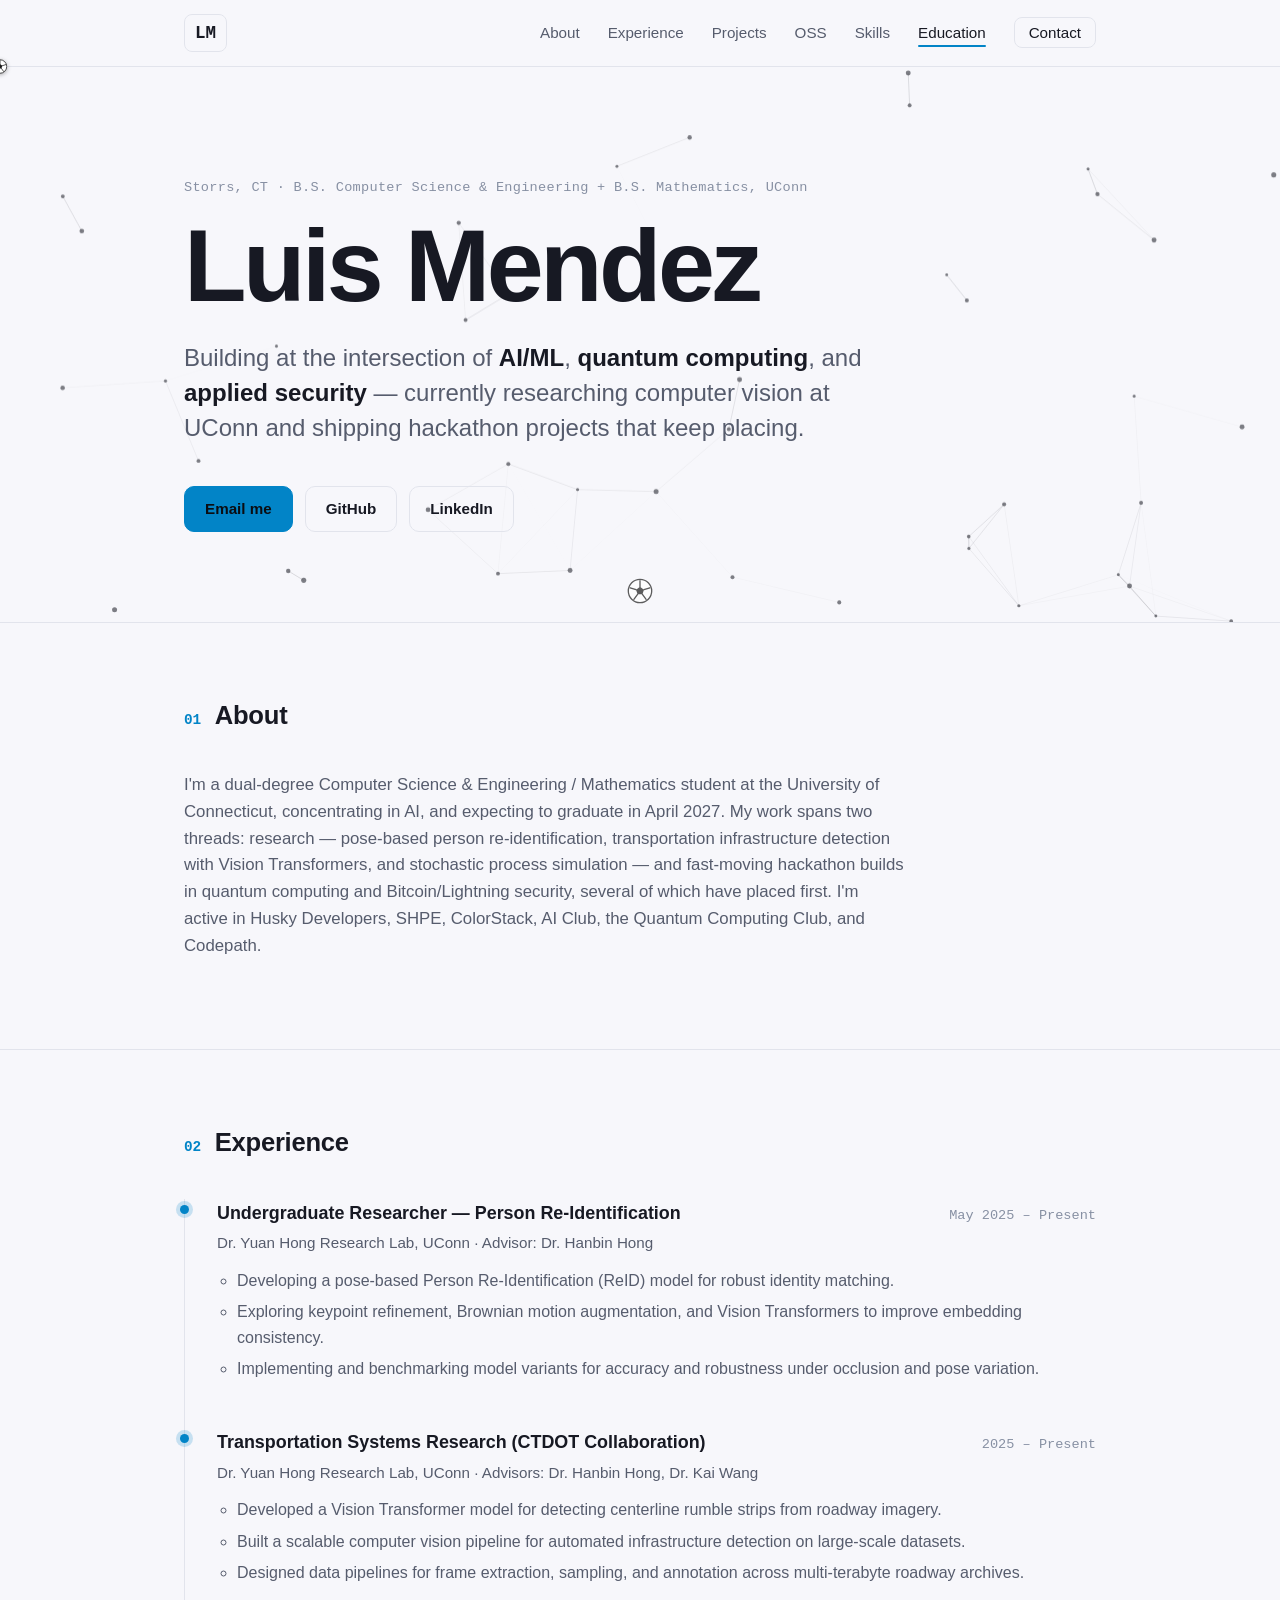
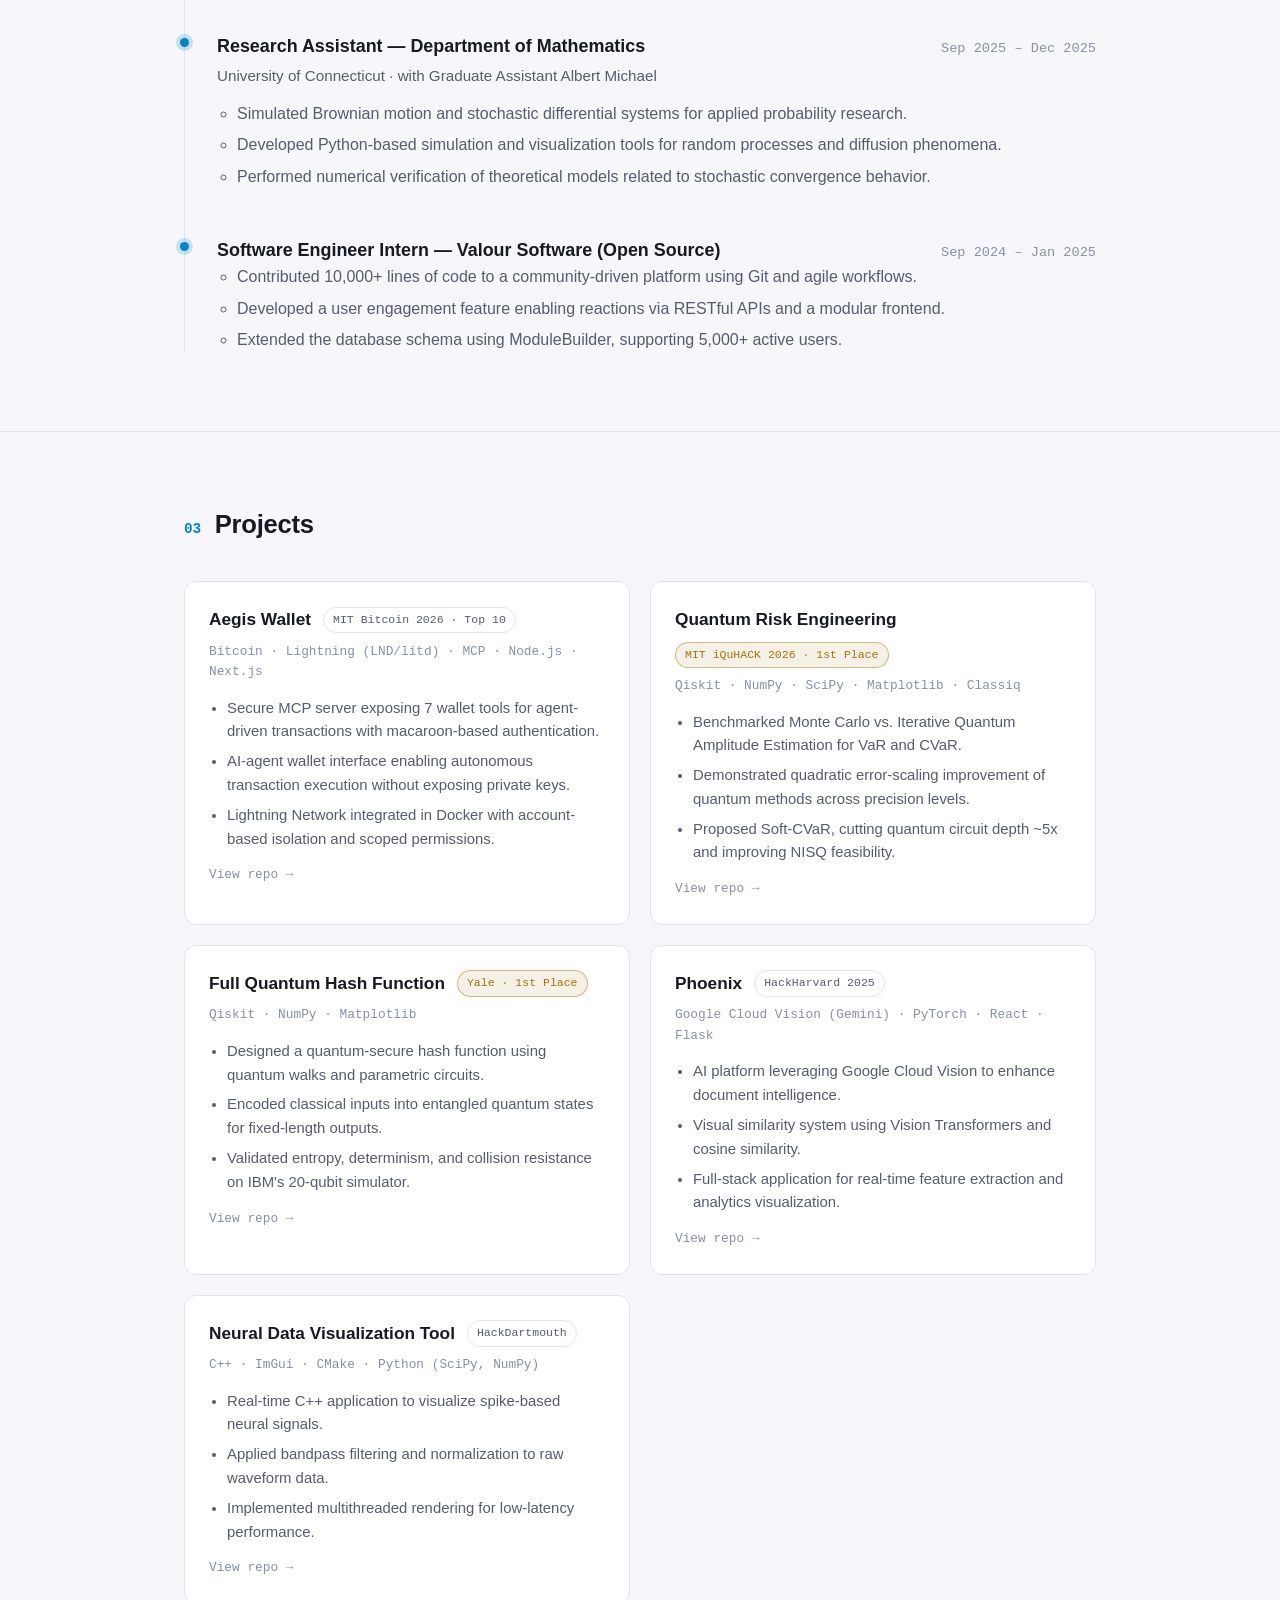
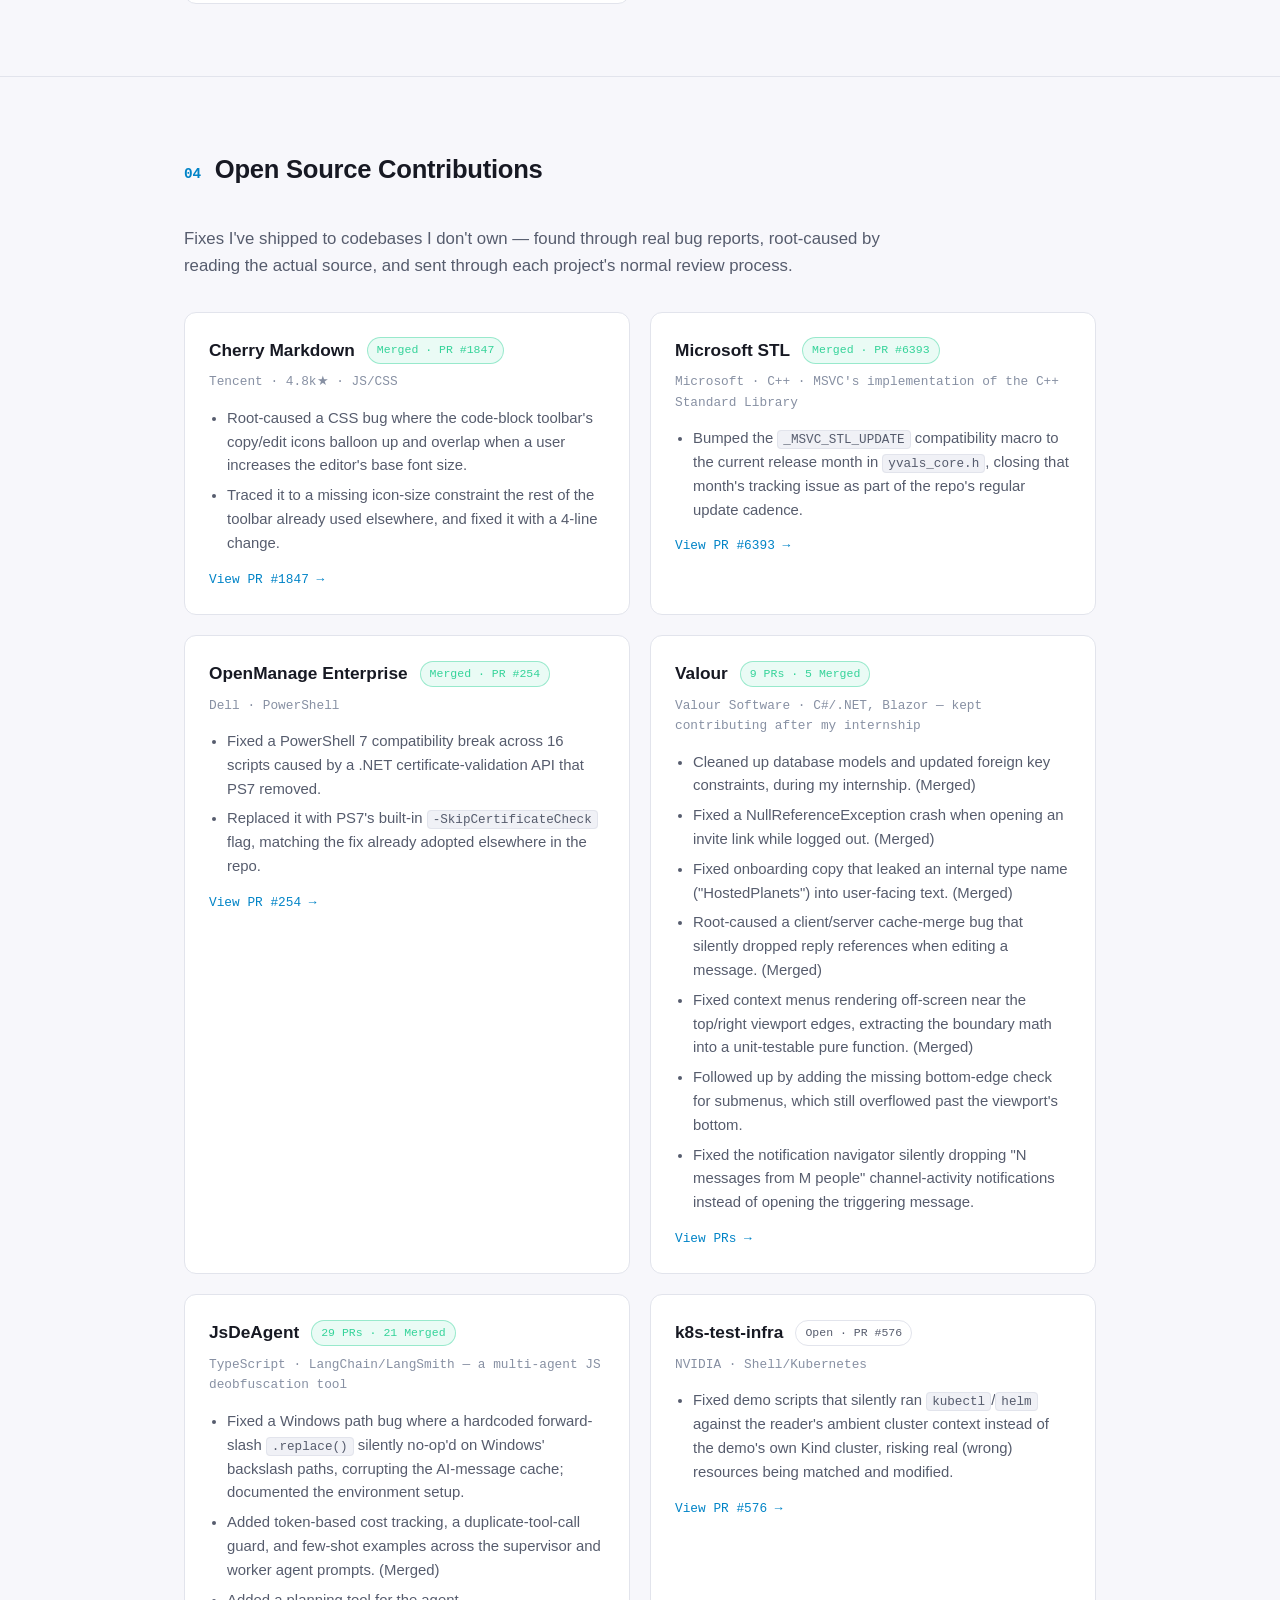
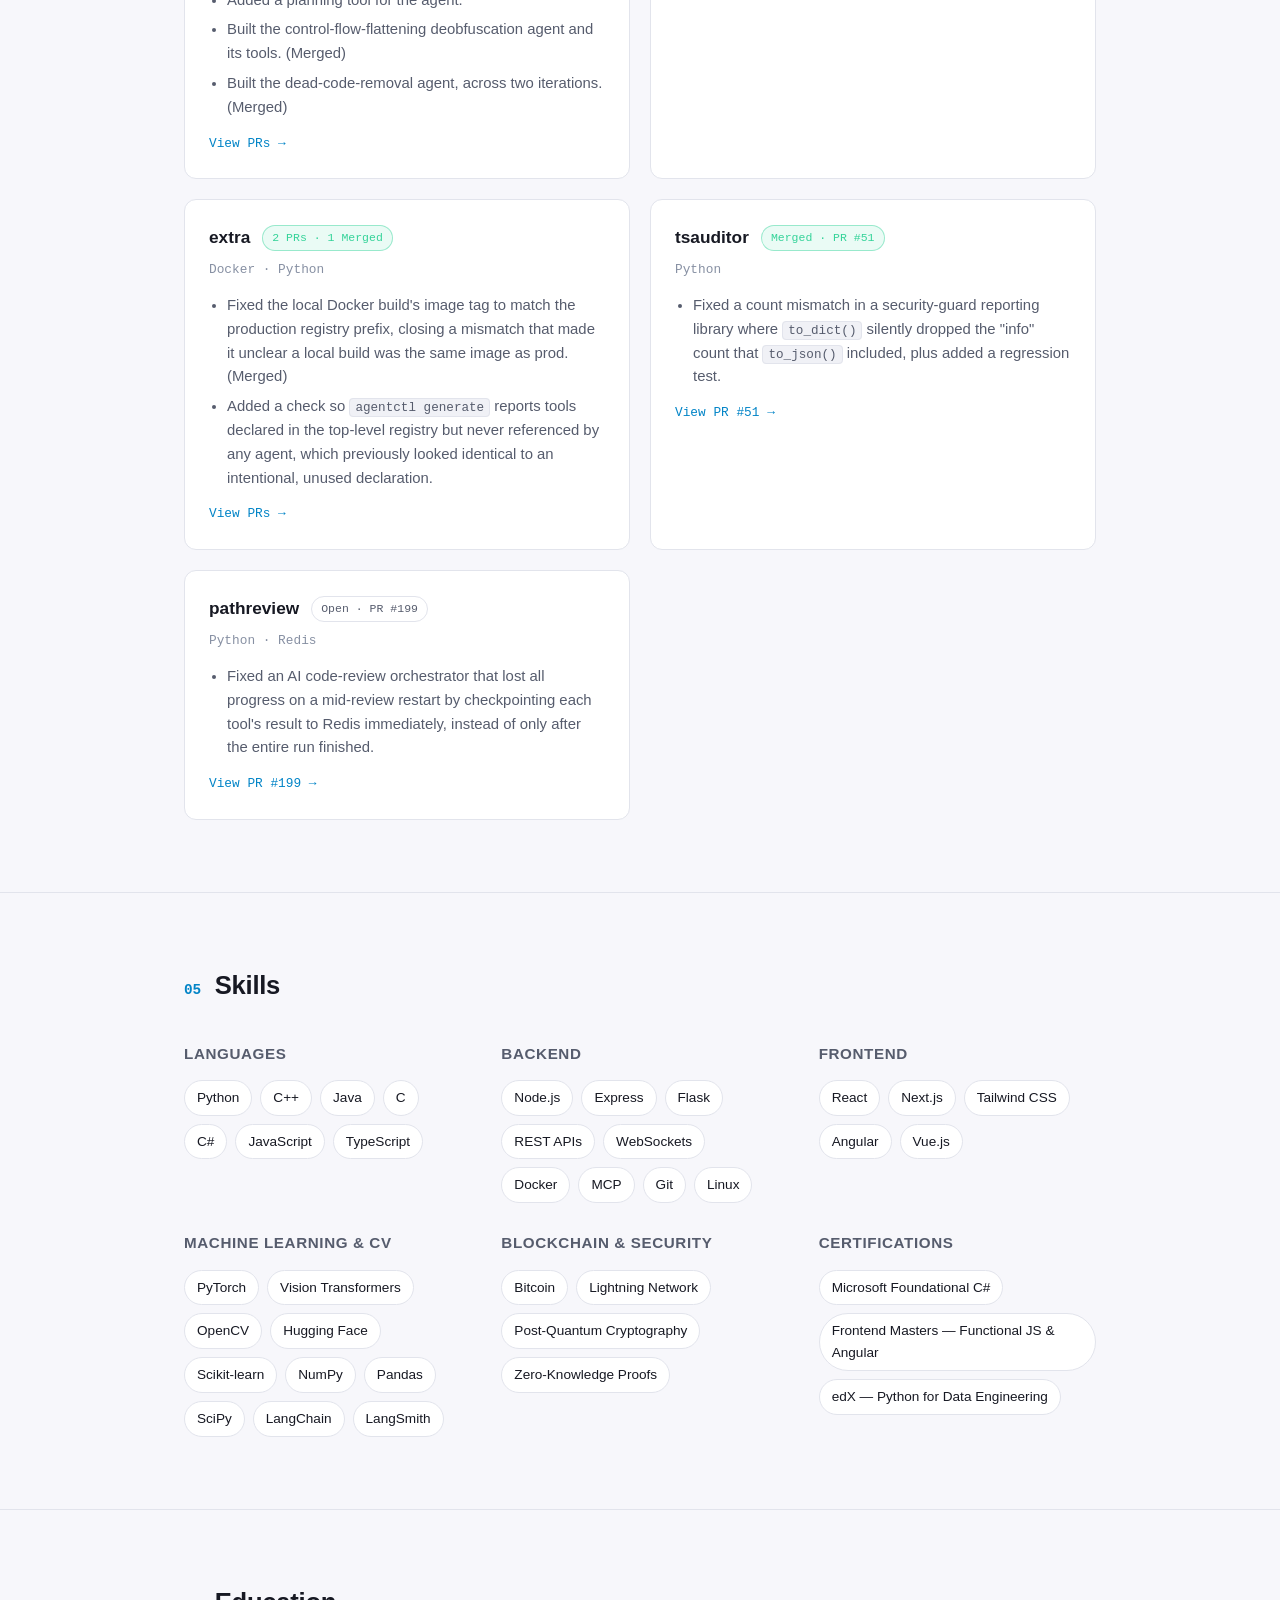
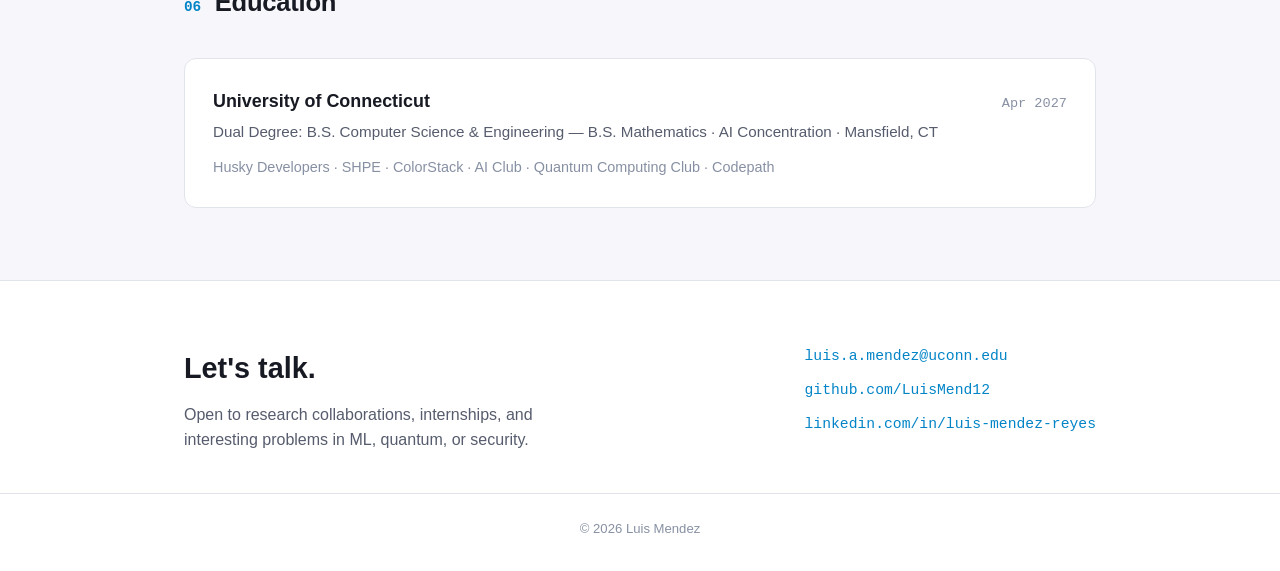
==== commit fa0de5df: "Make project cards clickable, linking each to its GitHub repo" ====
--- a/index.html
+++ b/index.html
@@ -161,7 +161,7 @@
       <h2 class="section-title reveal"><span class="num">03</span>Projects</h2>
       <div class="grid-projects">
 
-        <article class="card reveal">
+        <a class="card reveal" href="https://github.com/LuisMend12/aegis-wallet" target="_blank" rel="noopener">
           <div class="card-head">
             <h3>Aegis Wallet</h3>
             <span class="badge">MIT Bitcoin 2026 · Top 10</span>
@@ -172,9 +172,10 @@
             <li>AI-agent wallet interface enabling autonomous transaction execution without exposing private keys.</li>
             <li>Lightning Network integrated in Docker with account-based isolation and scoped permissions.</li>
           </ul>
-        </article>
-
-        <article class="card reveal">
+          <p class="card-meta" style="margin: 14px 0 0;">View repo →</p>
+        </a>
+
+        <a class="card reveal" href="https://github.com/LuisMend12/iQuHACK-2026-State-Street-Challenge" target="_blank" rel="noopener">
           <div class="card-head">
             <h3>Quantum Risk Engineering</h3>
             <span class="badge badge-gold">MIT iQuHACK 2026 · 1st Place</span>
@@ -185,9 +186,10 @@
             <li>Demonstrated quadratic error-scaling improvement of quantum methods across precision levels.</li>
             <li>Proposed Soft-CVaR, cutting quantum circuit depth ~5x and improving NISQ feasibility.</li>
           </ul>
-        </article>
-
-        <article class="card reveal">
+          <p class="card-meta" style="margin: 14px 0 0;">View repo →</p>
+        </a>
+
+        <a class="card reveal" href="https://github.com/LuisMend12/yquantum-2025" target="_blank" rel="noopener">
           <div class="card-head">
             <h3>Full Quantum Hash Function</h3>
             <span class="badge badge-gold">Yale · 1st Place</span>
@@ -198,9 +200,10 @@
             <li>Encoded classical inputs into entangled quantum states for fixed-length outputs.</li>
             <li>Validated entropy, determinism, and collision resistance on IBM's 20-qubit simulator.</li>
           </ul>
-        </article>
-
-        <article class="card reveal">
+          <p class="card-meta" style="margin: 14px 0 0;">View repo →</p>
+        </a>
+
+        <a class="card reveal" href="https://github.com/qiaochloe/phoenix" target="_blank" rel="noopener">
           <div class="card-head">
             <h3>Phoenix</h3>
             <span class="badge">HackHarvard 2025</span>
@@ -211,9 +214,10 @@
             <li>Visual similarity system using Vision Transformers and cosine similarity.</li>
             <li>Full-stack application for real-time feature extraction and analytics visualization.</li>
           </ul>
-        </article>
-
-        <article class="card reveal">
+          <p class="card-meta" style="margin: 14px 0 0;">View repo →</p>
+        </a>
+
+        <a class="card reveal" href="https://github.com/LuisMend12/HackDarmounth" target="_blank" rel="noopener">
           <div class="card-head">
             <h3>Neural Data Visualization Tool</h3>
             <span class="badge">HackDartmouth</span>
@@ -224,7 +228,8 @@
             <li>Applied bandpass filtering and normalization to raw waveform data.</li>
             <li>Implemented multithreaded rendering for low-latency performance.</li>
           </ul>
-        </article>
+          <p class="card-meta" style="margin: 14px 0 0;">View repo →</p>
+        </a>
 
       </div>
     </div>
--- a/style.css
+++ b/style.css
@@ -486,10 +486,13 @@
 }
 
 .card {
+  display: block;
   background: var(--bg-elevated);
   border: 1px solid var(--border);
   border-radius: var(--radius);
   padding: 24px;
+  color: inherit;
+  text-decoration: none;
   transition: border-color 0.2s ease, transform 0.25s ease, box-shadow 0.25s ease;
 }
 .card:hover {
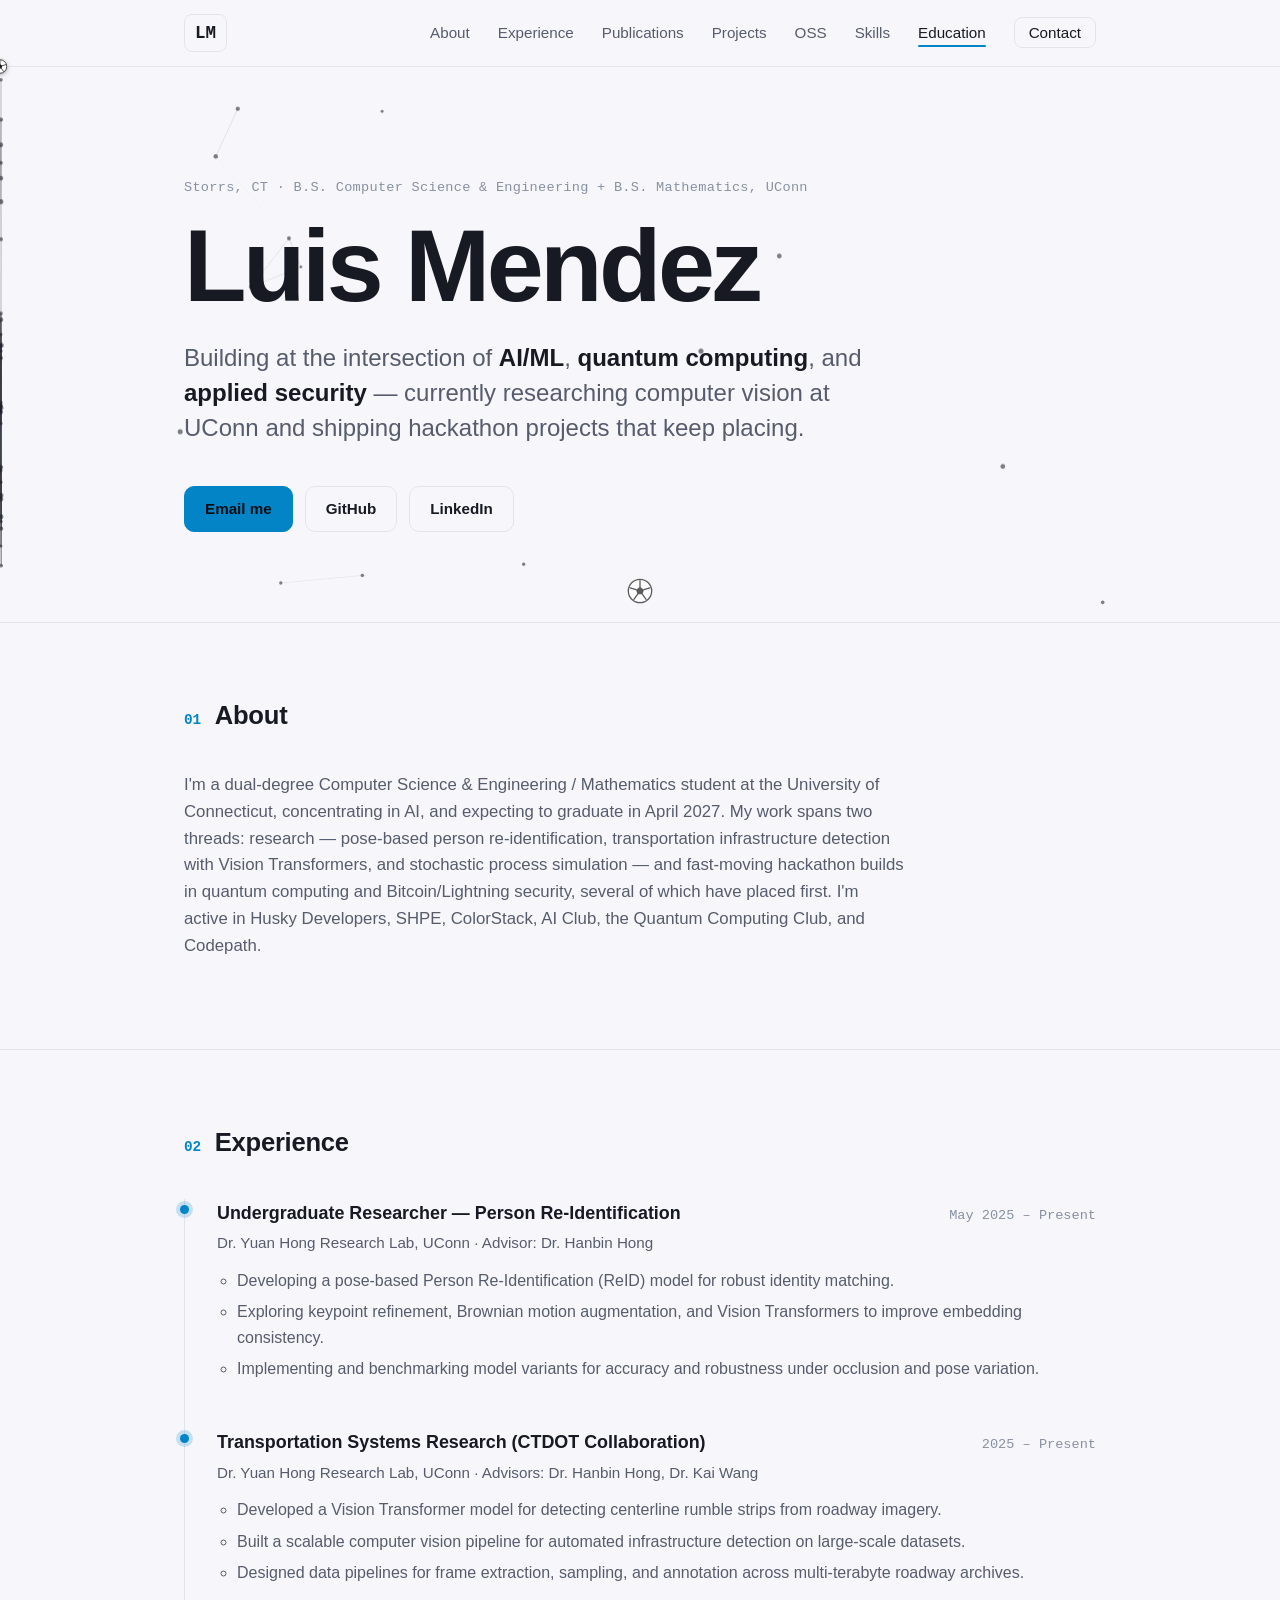
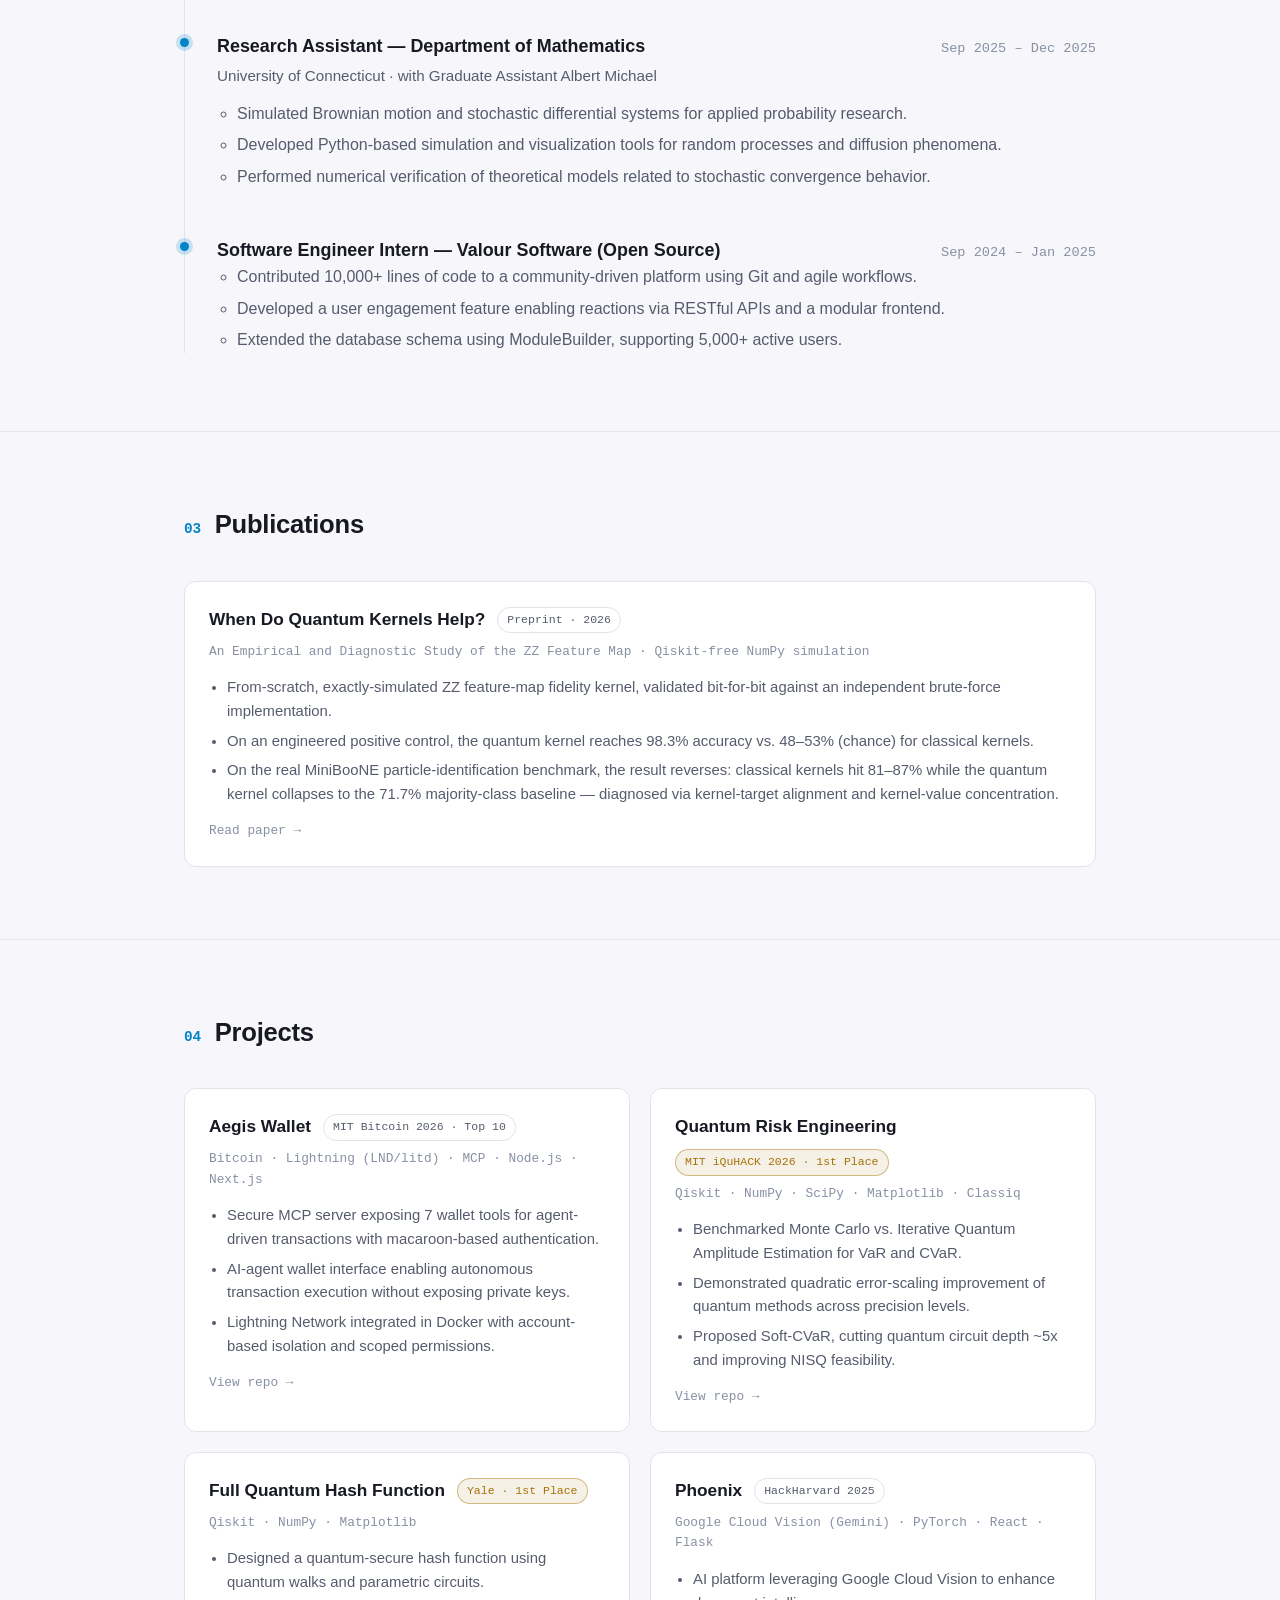
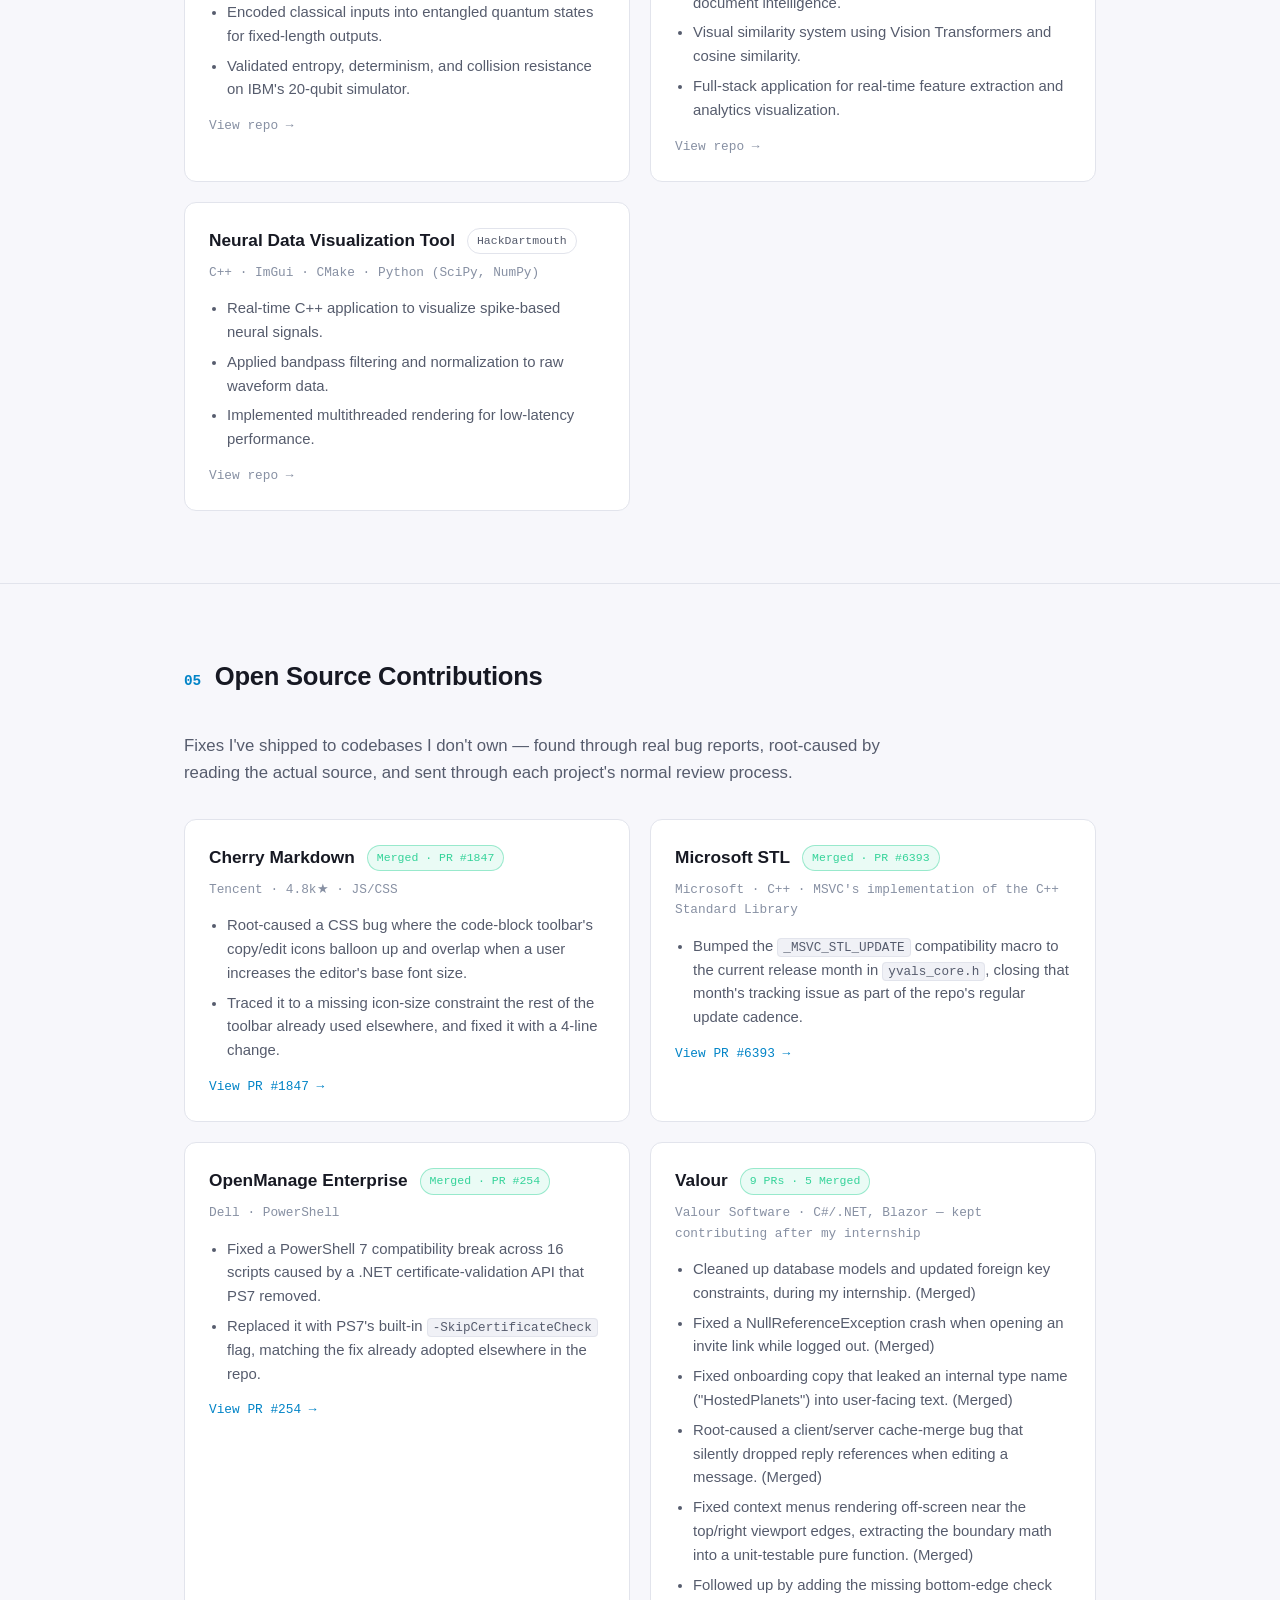
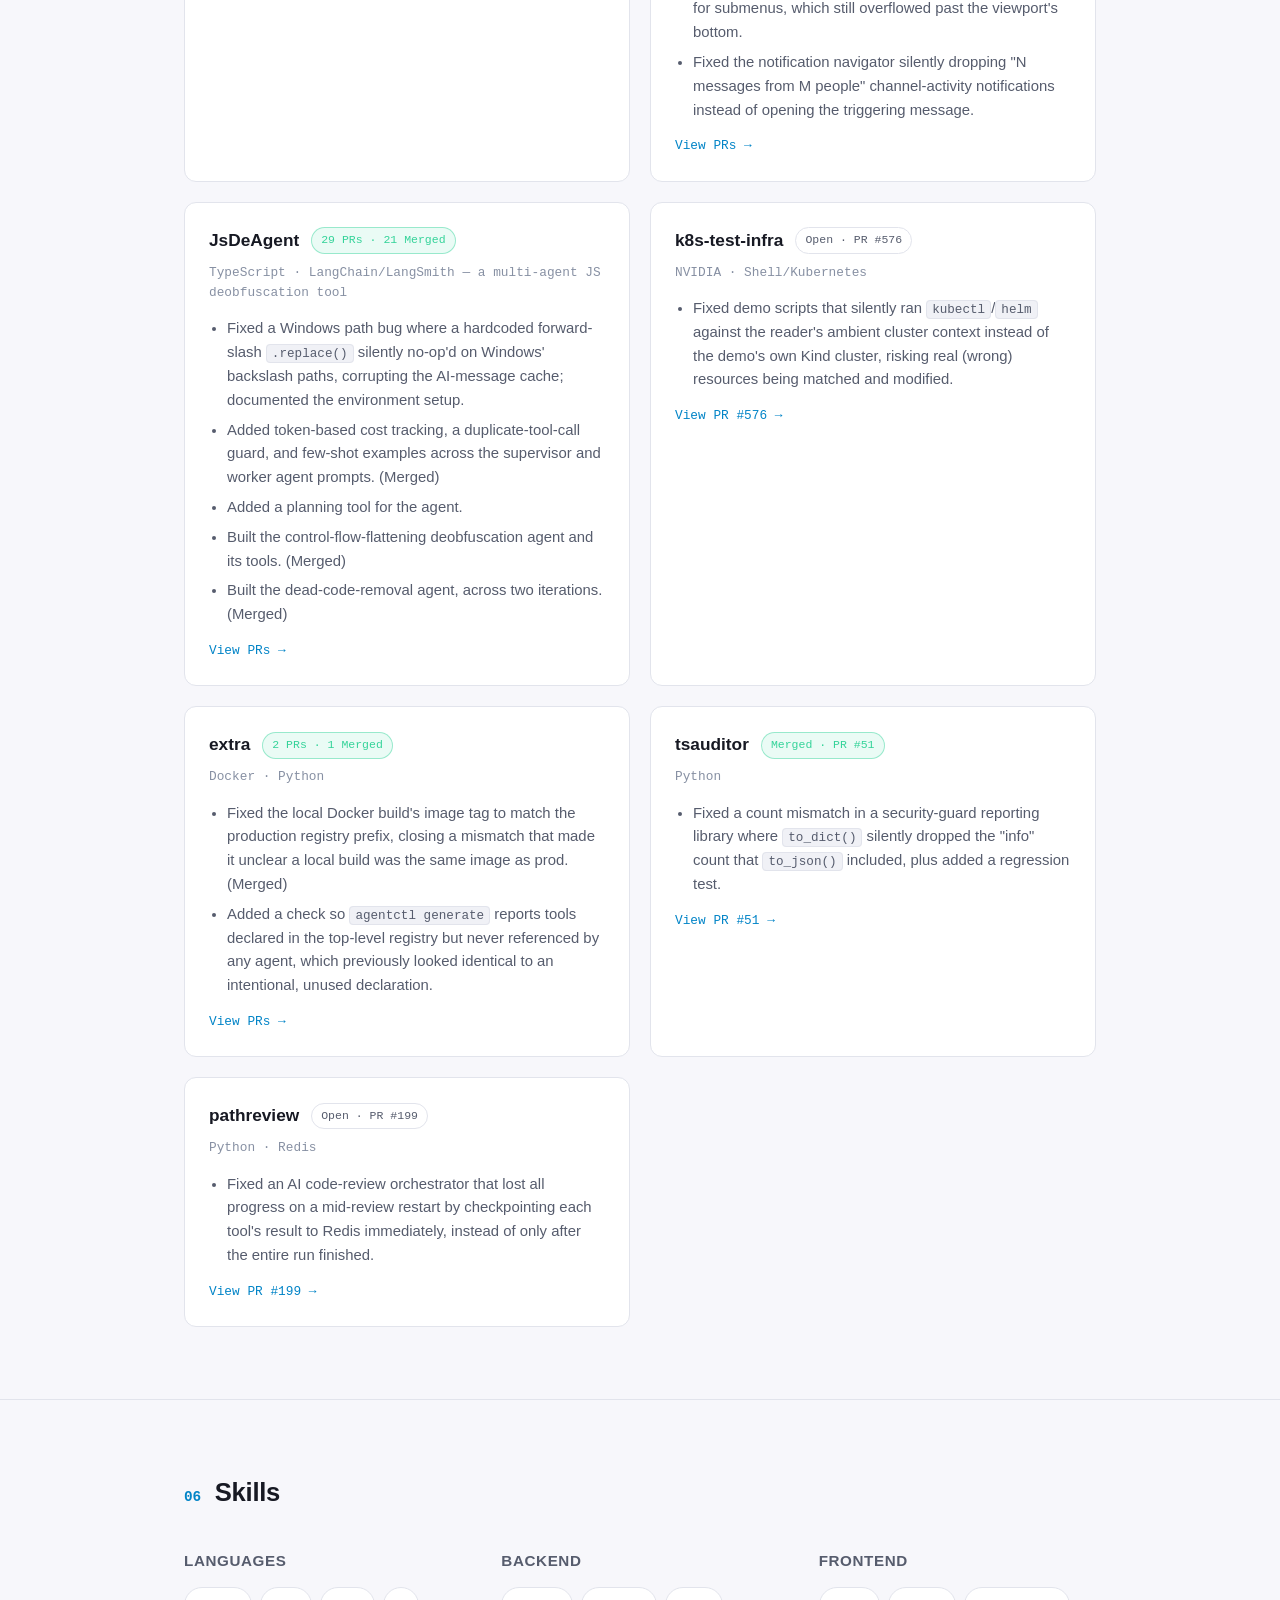
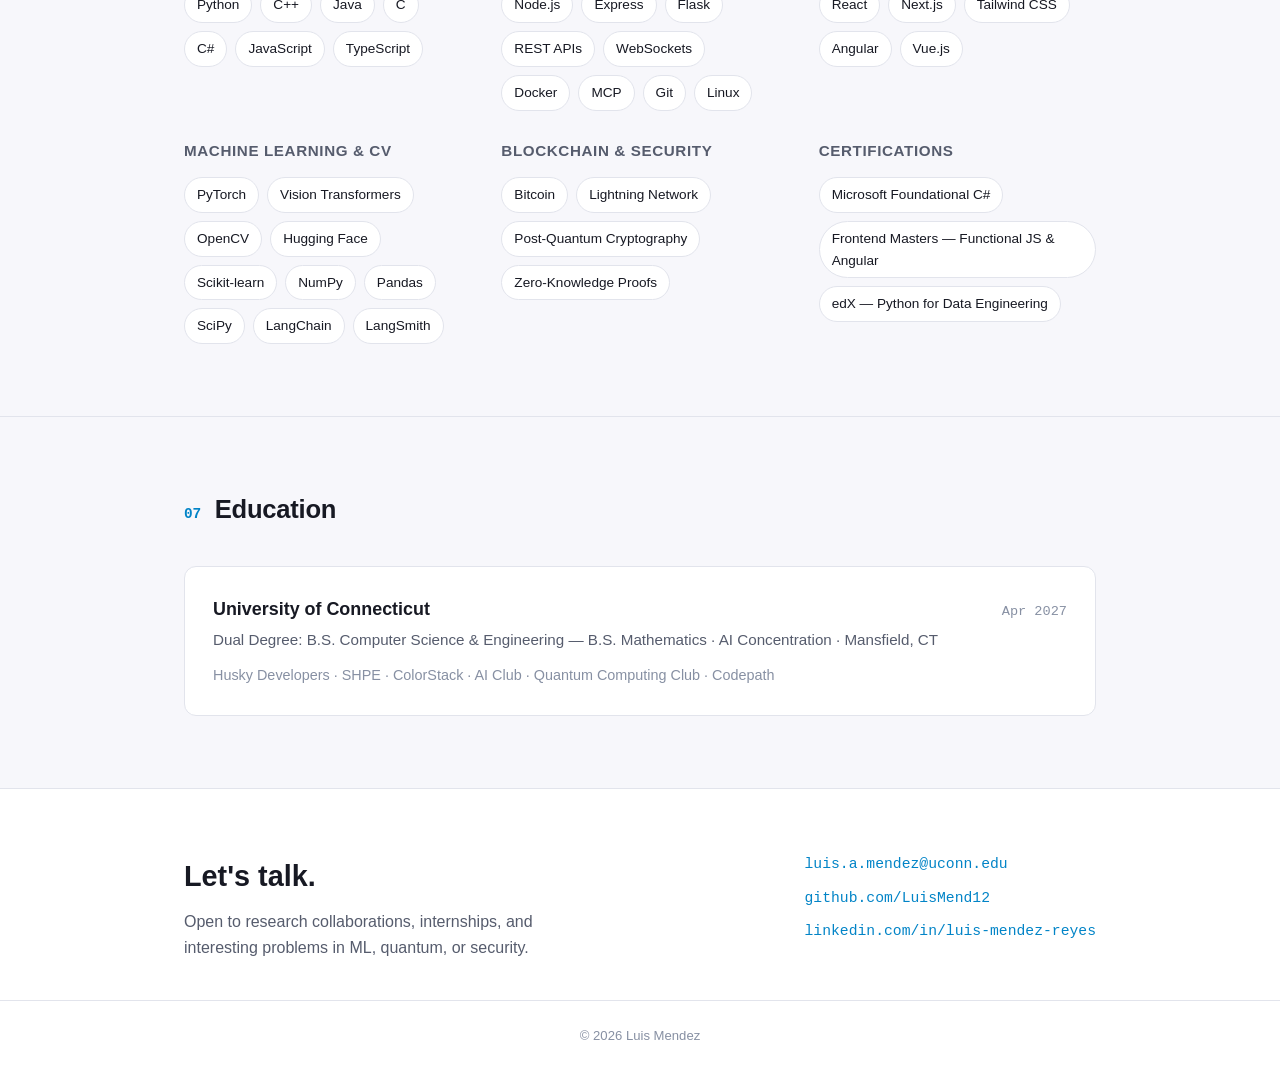
==== commit cd227995: "Add Publications section with quantum kernels paper for Google Scholar indexing" ====
--- a/index.html
+++ b/index.html
@@ -26,6 +26,7 @@
     <ul class="nav-links" id="navLinks">
       <li><a href="#about" data-nav="about">About</a></li>
       <li><a href="#experience" data-nav="experience">Experience</a></li>
+      <li><a href="#publications" data-nav="publications">Publications</a></li>
       <li><a href="#projects" data-nav="projects">Projects</a></li>
       <li><a href="#contributions" data-nav="contributions">OSS</a></li>
       <li><a href="#skills" data-nav="skills">Skills</a></li>
@@ -156,9 +157,32 @@
     </div>
   </section>
 
+  <section class="section" id="publications">
+    <div class="wrap">
+      <h2 class="section-title reveal"><span class="num">03</span>Publications</h2>
+      <div class="grid-projects">
+
+        <a class="card reveal" href="papers/when-do-quantum-kernels-help.html">
+          <div class="card-head">
+            <h3>When Do Quantum Kernels Help?</h3>
+            <span class="badge">Preprint · 2026</span>
+          </div>
+          <p class="card-meta">An Empirical and Diagnostic Study of the ZZ Feature Map · Qiskit-free NumPy simulation</p>
+          <ul>
+            <li>From-scratch, exactly-simulated ZZ feature-map fidelity kernel, validated bit-for-bit against an independent brute-force implementation.</li>
+            <li>On an engineered positive control, the quantum kernel reaches 98.3% accuracy vs. 48–53% (chance) for classical kernels.</li>
+            <li>On the real MiniBooNE particle-identification benchmark, the result reverses: classical kernels hit 81–87% while the quantum kernel collapses to the 71.7% majority-class baseline — diagnosed via kernel-target alignment and kernel-value concentration.</li>
+          </ul>
+          <p class="card-meta" style="margin: 14px 0 0;">Read paper →</p>
+        </a>
+
+      </div>
+    </div>
+  </section>
+
   <section class="section" id="projects">
     <div class="wrap">
-      <h2 class="section-title reveal"><span class="num">03</span>Projects</h2>
+      <h2 class="section-title reveal"><span class="num">04</span>Projects</h2>
       <div class="grid-projects">
 
         <a class="card reveal" href="https://github.com/LuisMend12/aegis-wallet" target="_blank" rel="noopener">
@@ -237,7 +261,7 @@
 
   <section class="section" id="contributions">
     <div class="wrap">
-      <h2 class="section-title reveal"><span class="num">04</span>Open Source Contributions</h2>
+      <h2 class="section-title reveal"><span class="num">05</span>Open Source Contributions</h2>
       <p class="about-text reveal" style="margin-bottom: 32px;">
         Fixes I've shipped to codebases I don't own — found through real bug reports, root-caused by reading
         the actual source, and sent through each project's normal review process.
@@ -371,7 +395,7 @@
 
   <section class="section" id="skills">
     <div class="wrap">
-      <h2 class="section-title reveal"><span class="num">05</span>Skills</h2>
+      <h2 class="section-title reveal"><span class="num">06</span>Skills</h2>
       <div class="skills-grid">
         <div class="skill-group reveal">
           <h3>Languages</h3>
@@ -424,7 +448,7 @@
 
   <section class="section" id="education">
     <div class="wrap">
-      <h2 class="section-title reveal"><span class="num">06</span>Education</h2>
+      <h2 class="section-title reveal"><span class="num">07</span>Education</h2>
       <div class="edu-card reveal">
         <div class="timeline-head">
           <h3>University of Connecticut</h3>
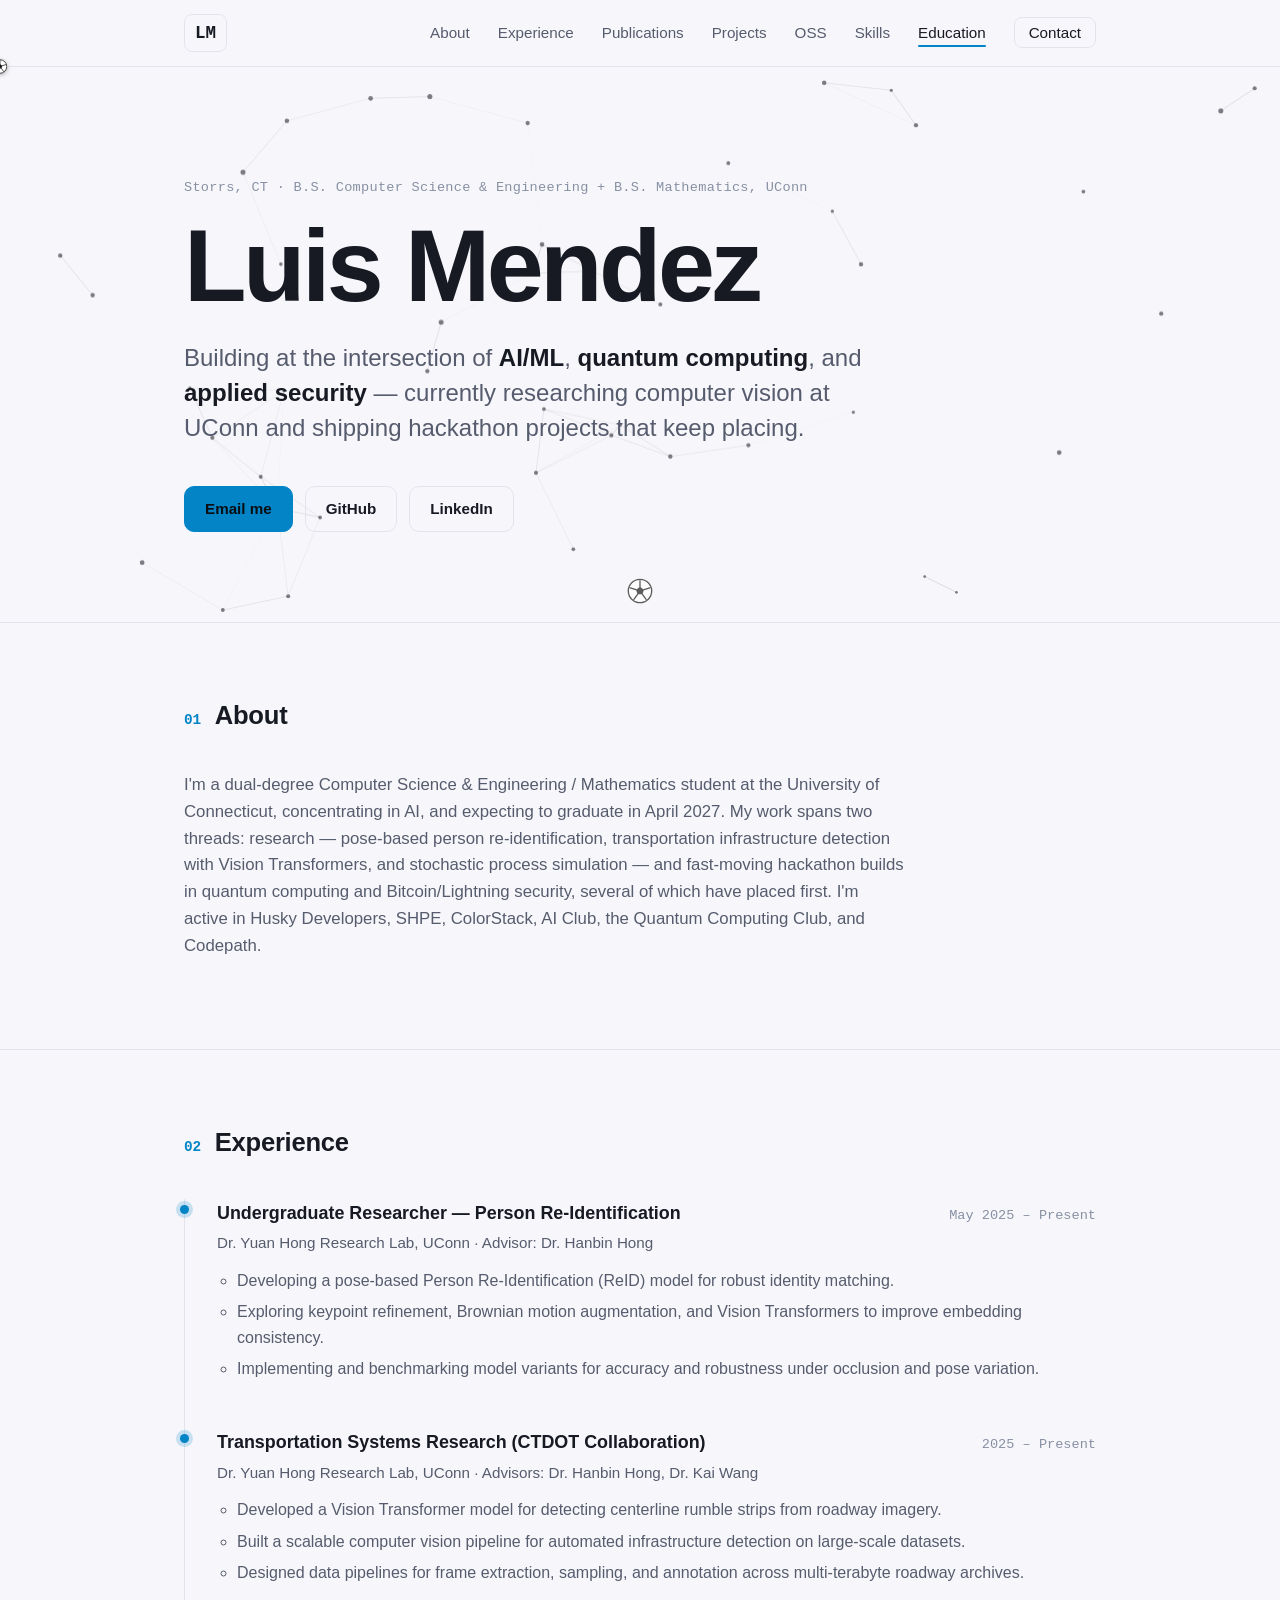
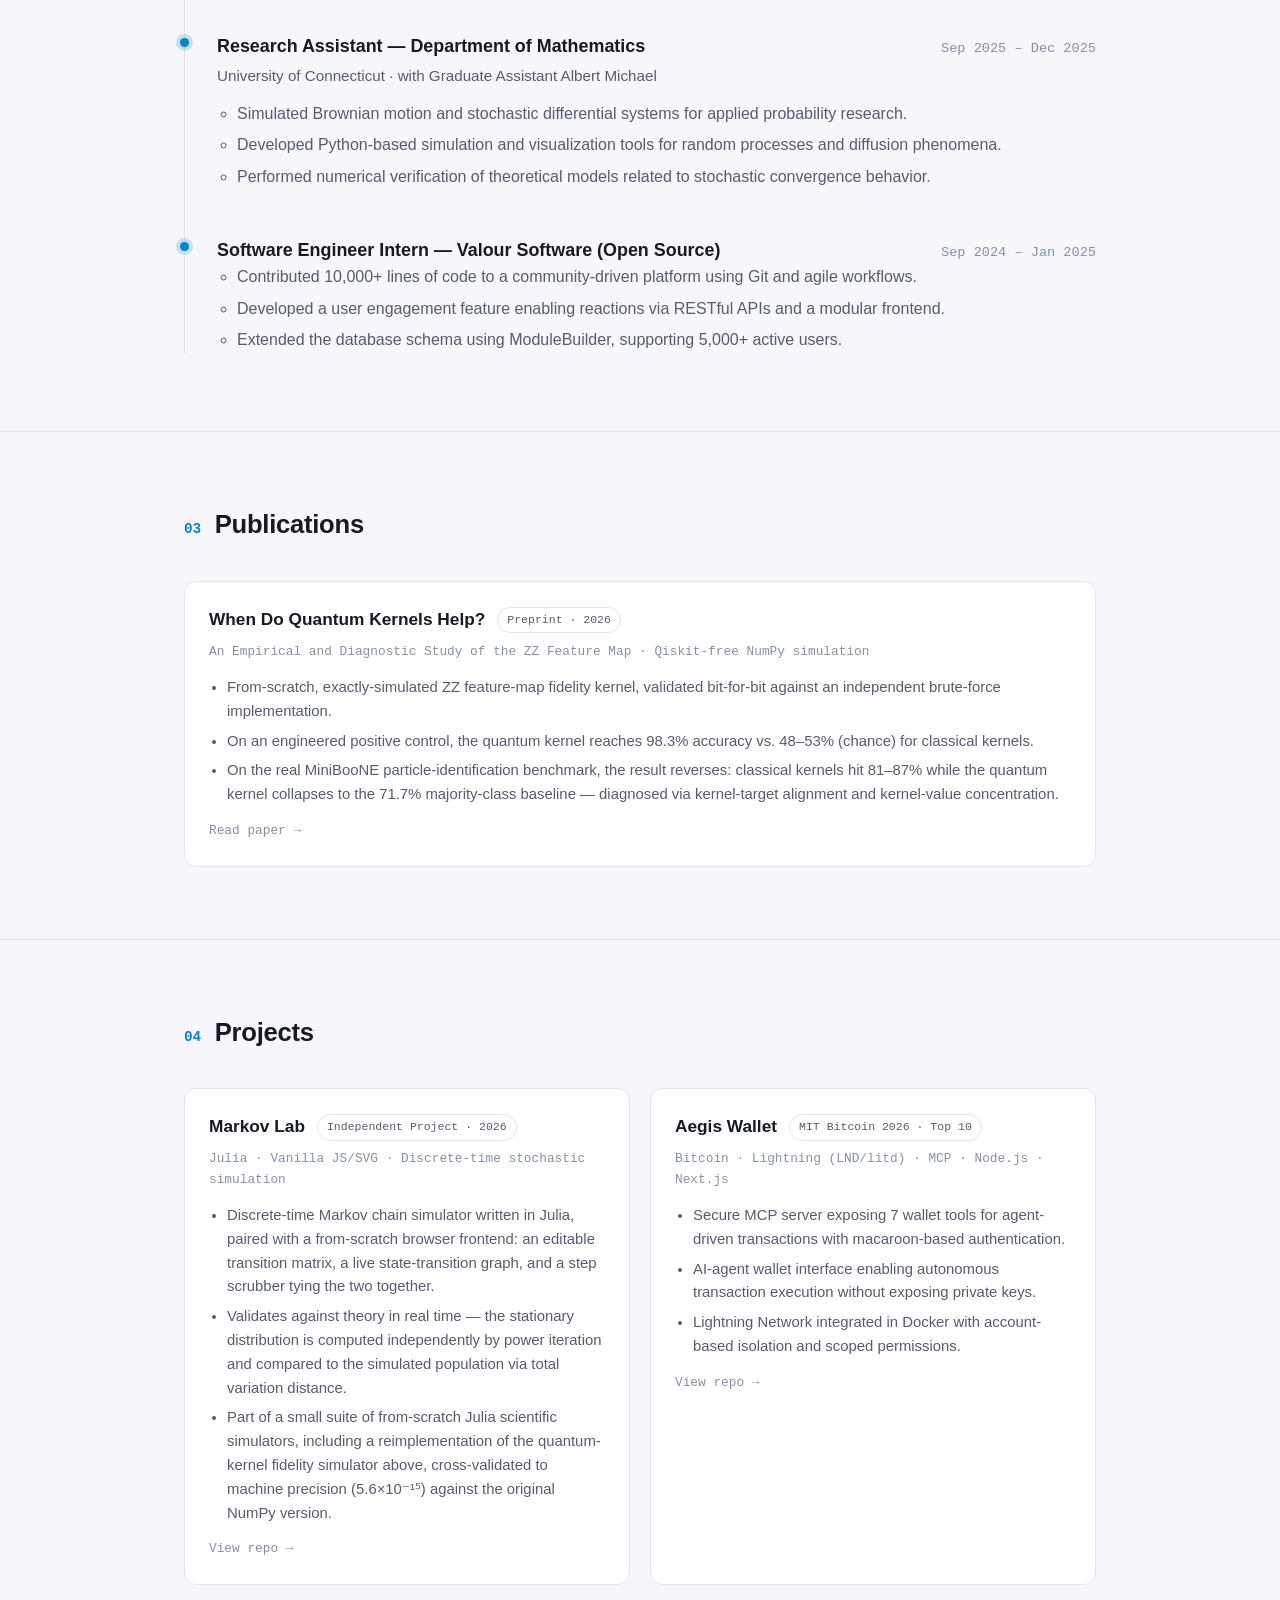
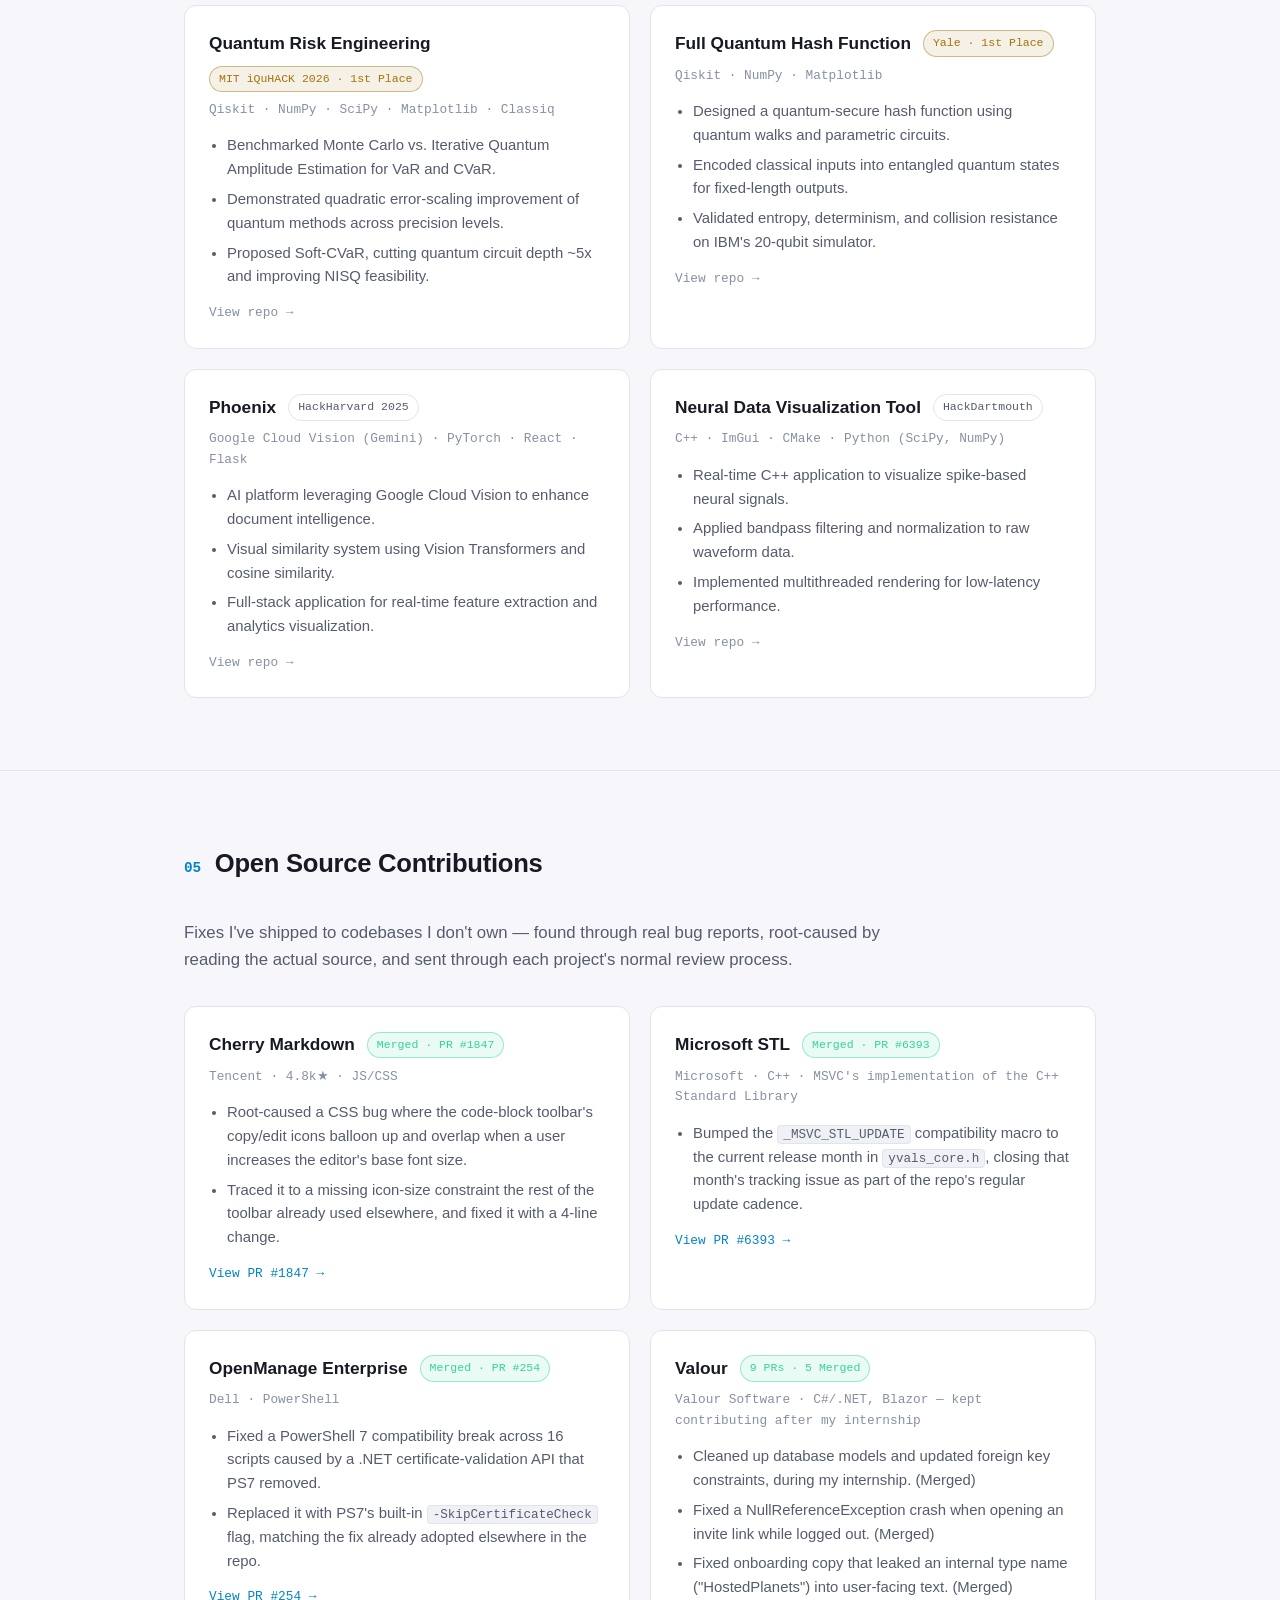
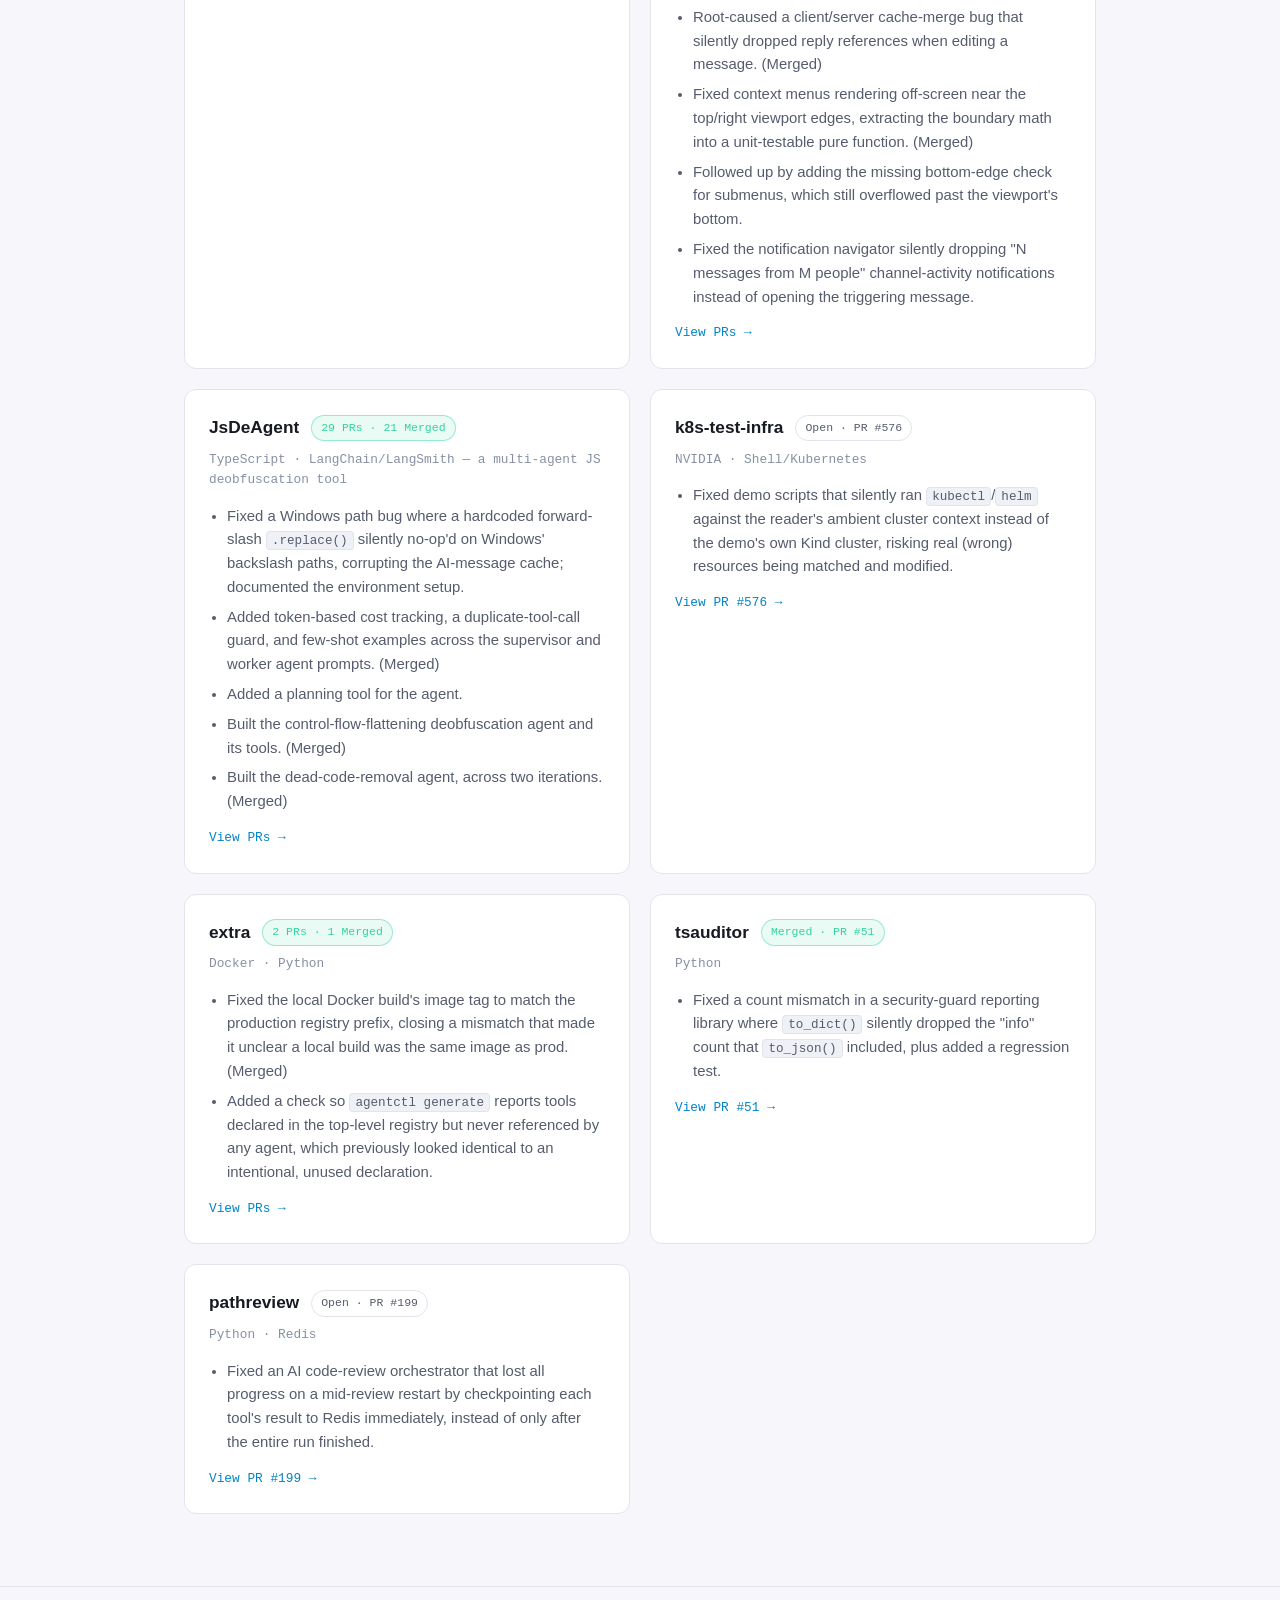
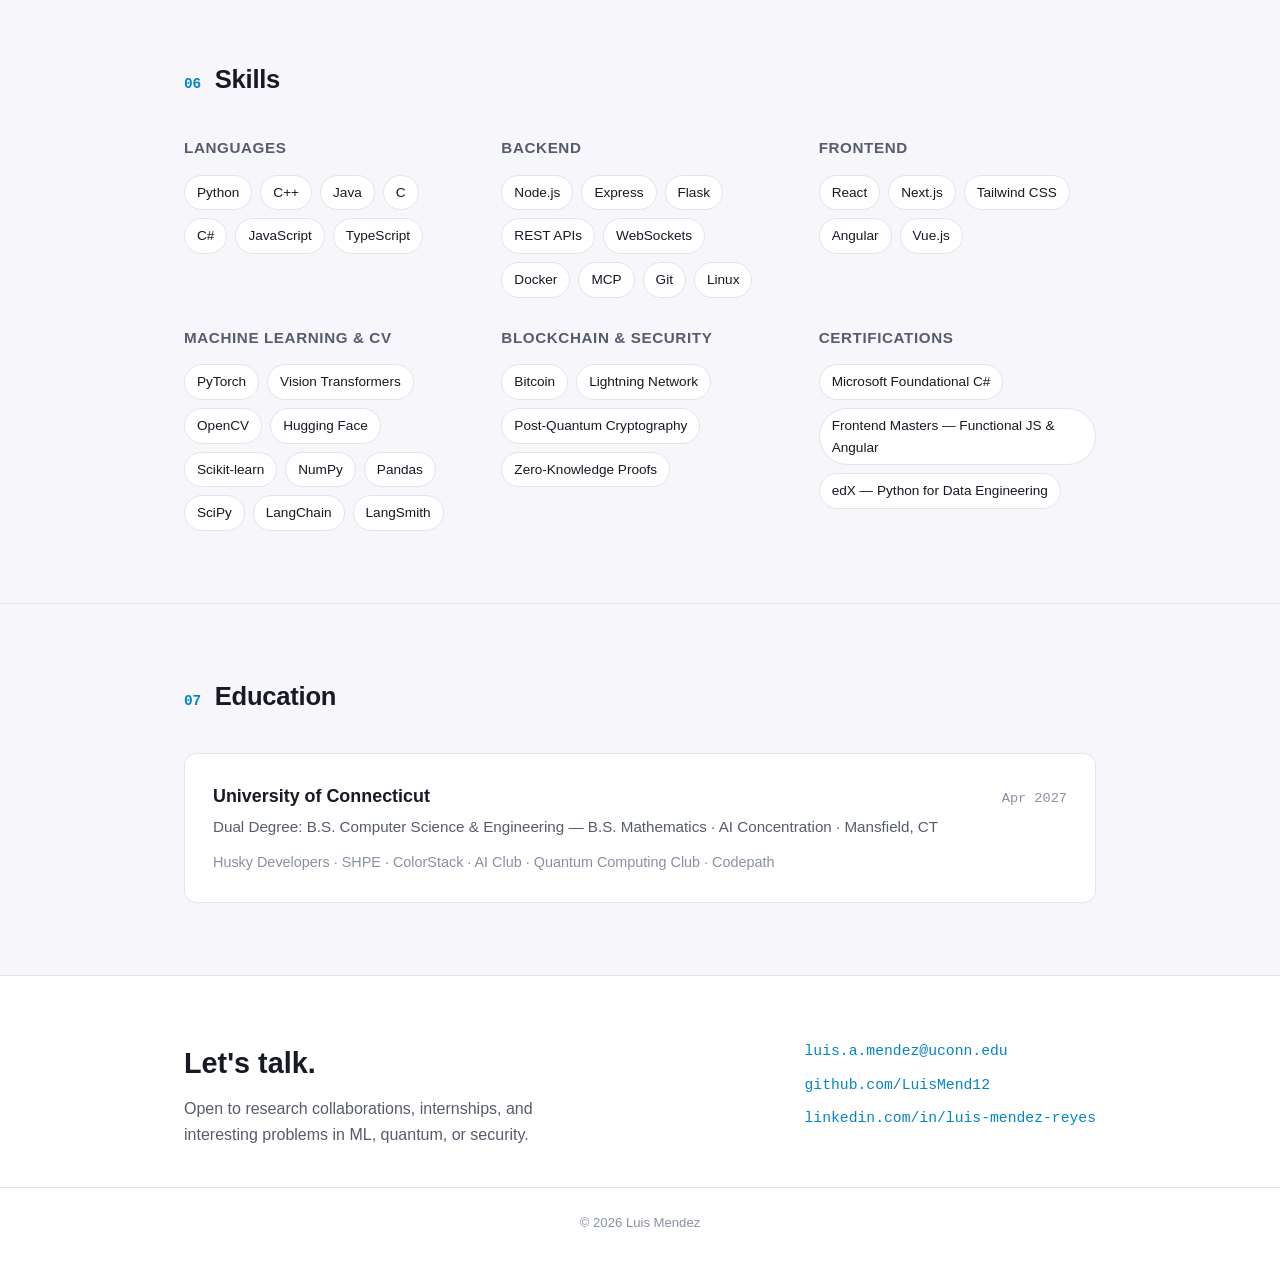
==== commit 080c1a71: "Add Markov Lab project card Julia CLI Markov chain simulator paired with a browser frontend, part of" ====
--- a/index.html
+++ b/index.html
@@ -185,6 +185,20 @@
       <h2 class="section-title reveal"><span class="num">04</span>Projects</h2>
       <div class="grid-projects">
 
+        <a class="card reveal" href="https://github.com/LuisMend12/udemy_courses/tree/main/markov_chain_sim" target="_blank" rel="noopener">
+          <div class="card-head">
+            <h3>Markov Lab</h3>
+            <span class="badge">Independent Project · 2026</span>
+          </div>
+          <p class="card-meta">Julia · Vanilla JS/SVG · Discrete-time stochastic simulation</p>
+          <ul>
+            <li>Discrete-time Markov chain simulator written in Julia, paired with a from-scratch browser frontend: an editable transition matrix, a live state-transition graph, and a step scrubber tying the two together.</li>
+            <li>Validates against theory in real time — the stationary distribution is computed independently by power iteration and compared to the simulated population via total variation distance.</li>
+            <li>Part of a small suite of from-scratch Julia scientific simulators, including a reimplementation of the quantum-kernel fidelity simulator above, cross-validated to machine precision (5.6×10⁻¹⁵) against the original NumPy version.</li>
+          </ul>
+          <p class="card-meta" style="margin: 14px 0 0;">View repo →</p>
+        </a>
+
         <a class="card reveal" href="https://github.com/LuisMend12/aegis-wallet" target="_blank" rel="noopener">
           <div class="card-head">
             <h3>Aegis Wallet</h3>
